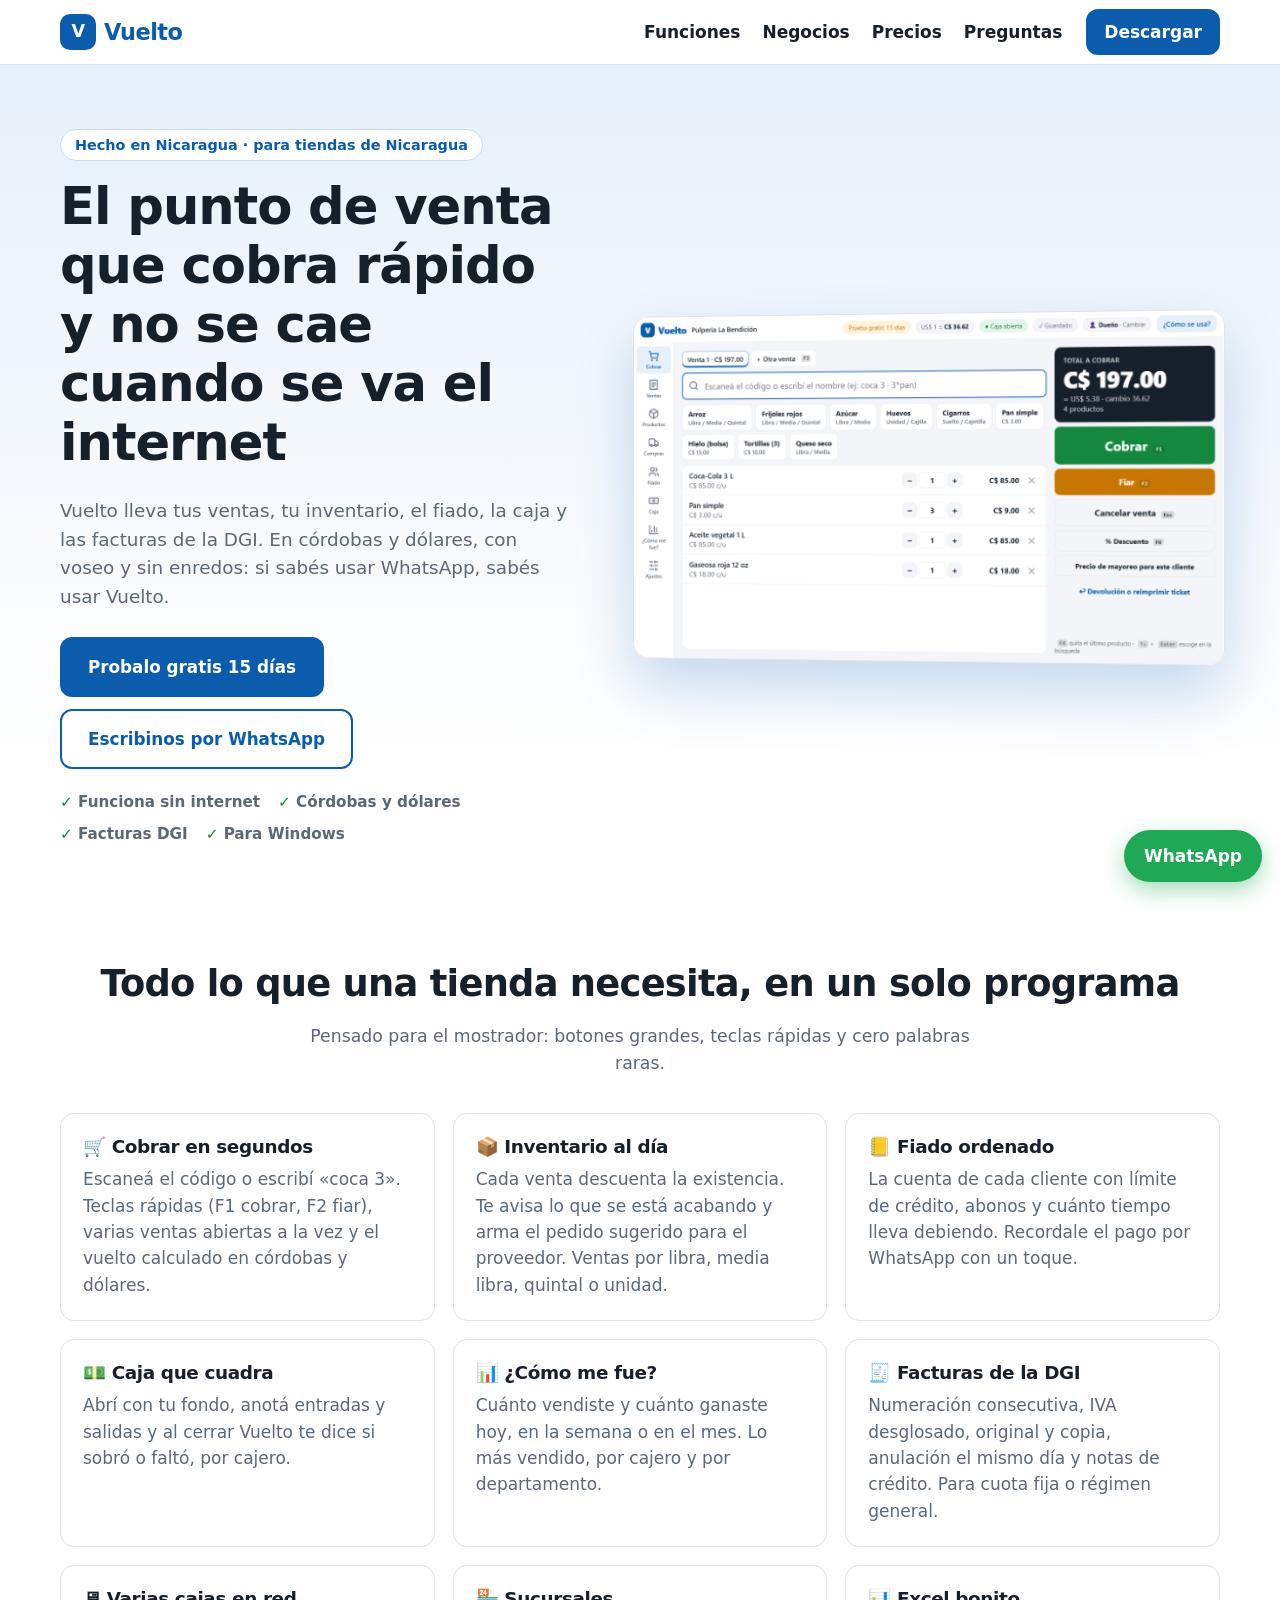
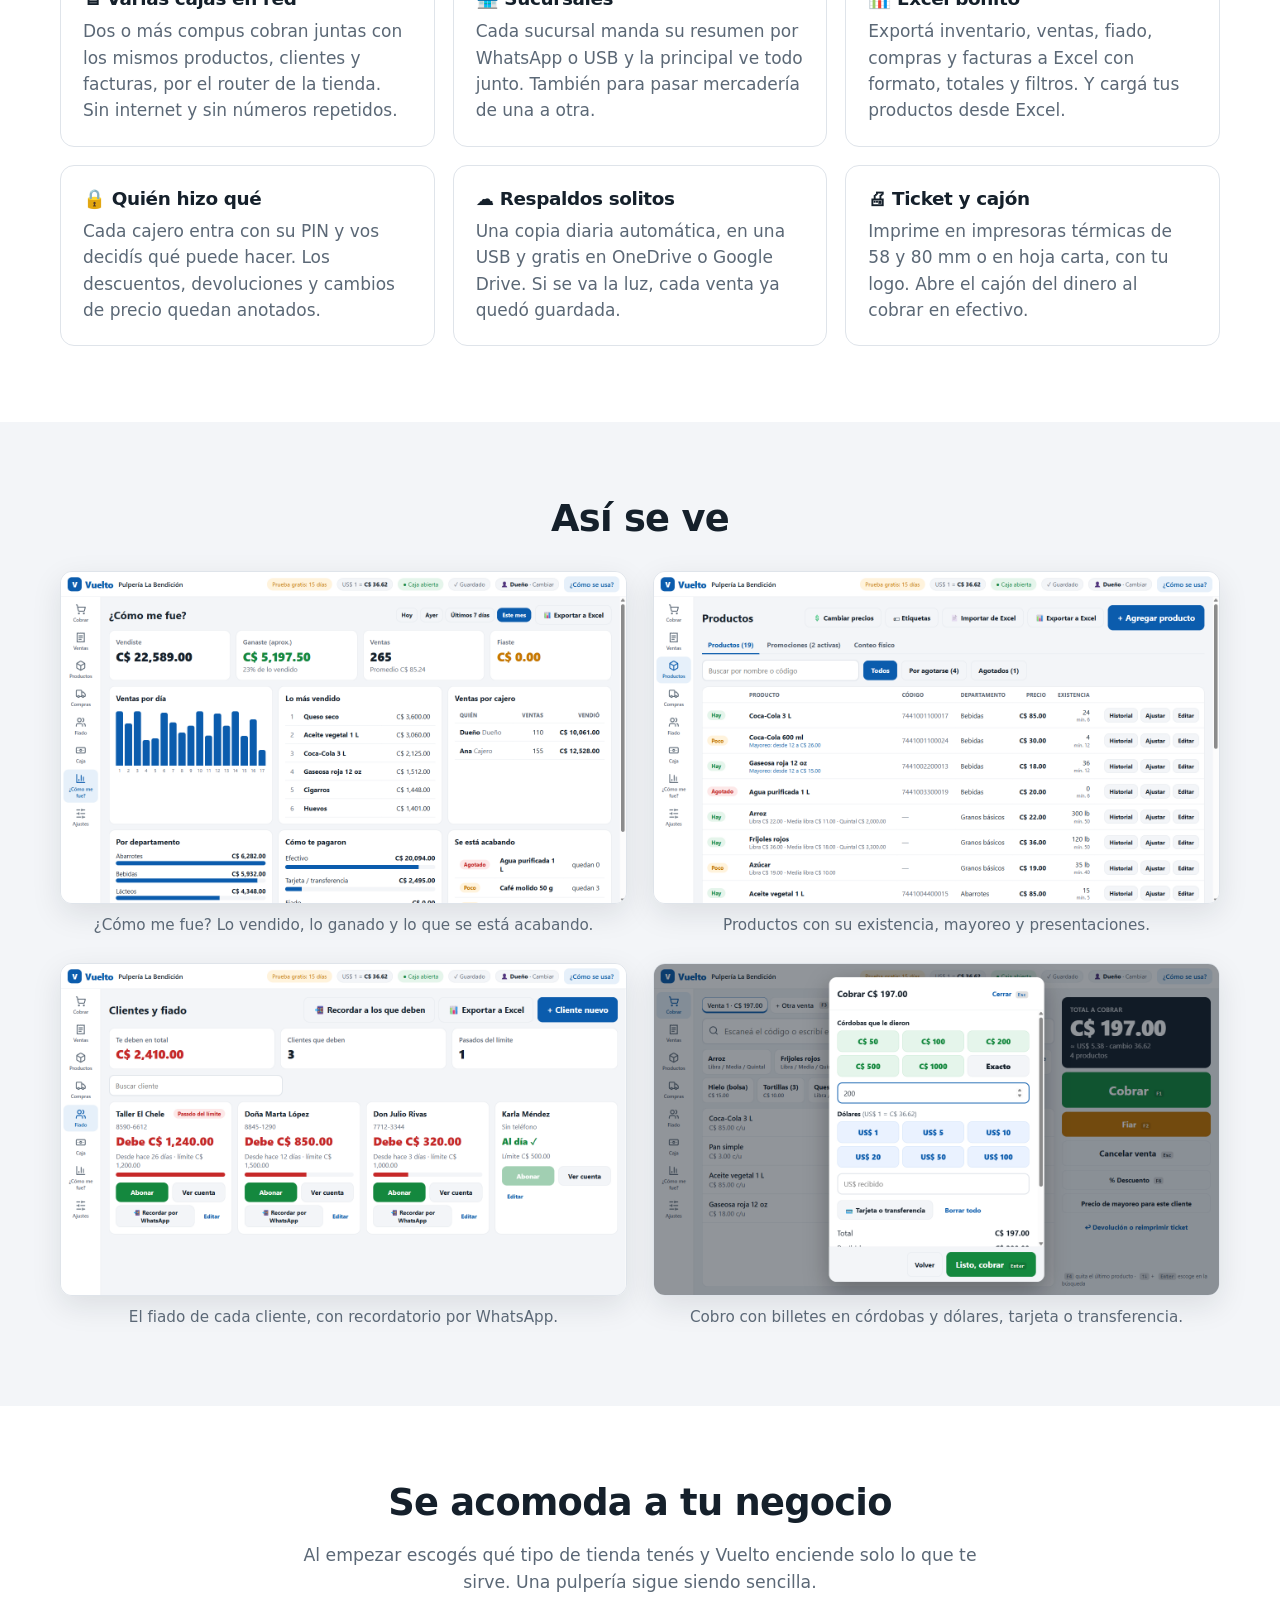
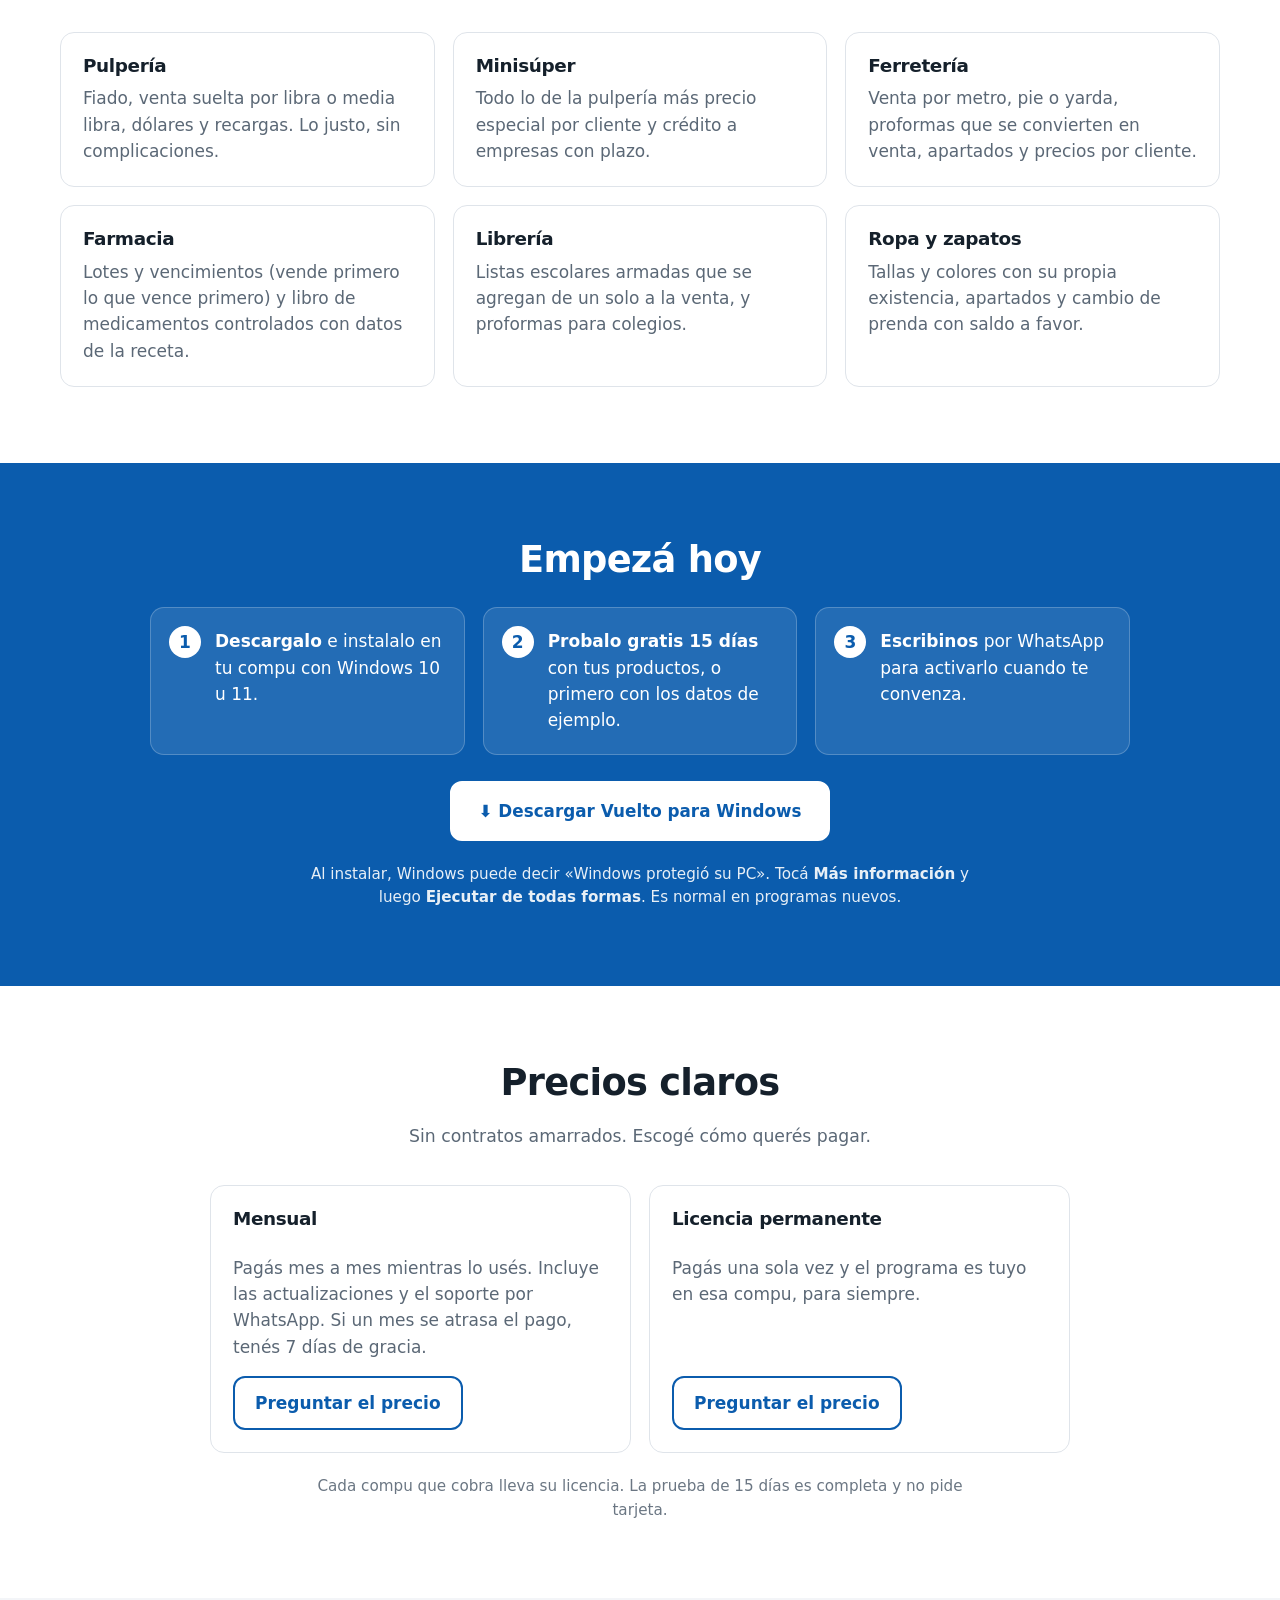
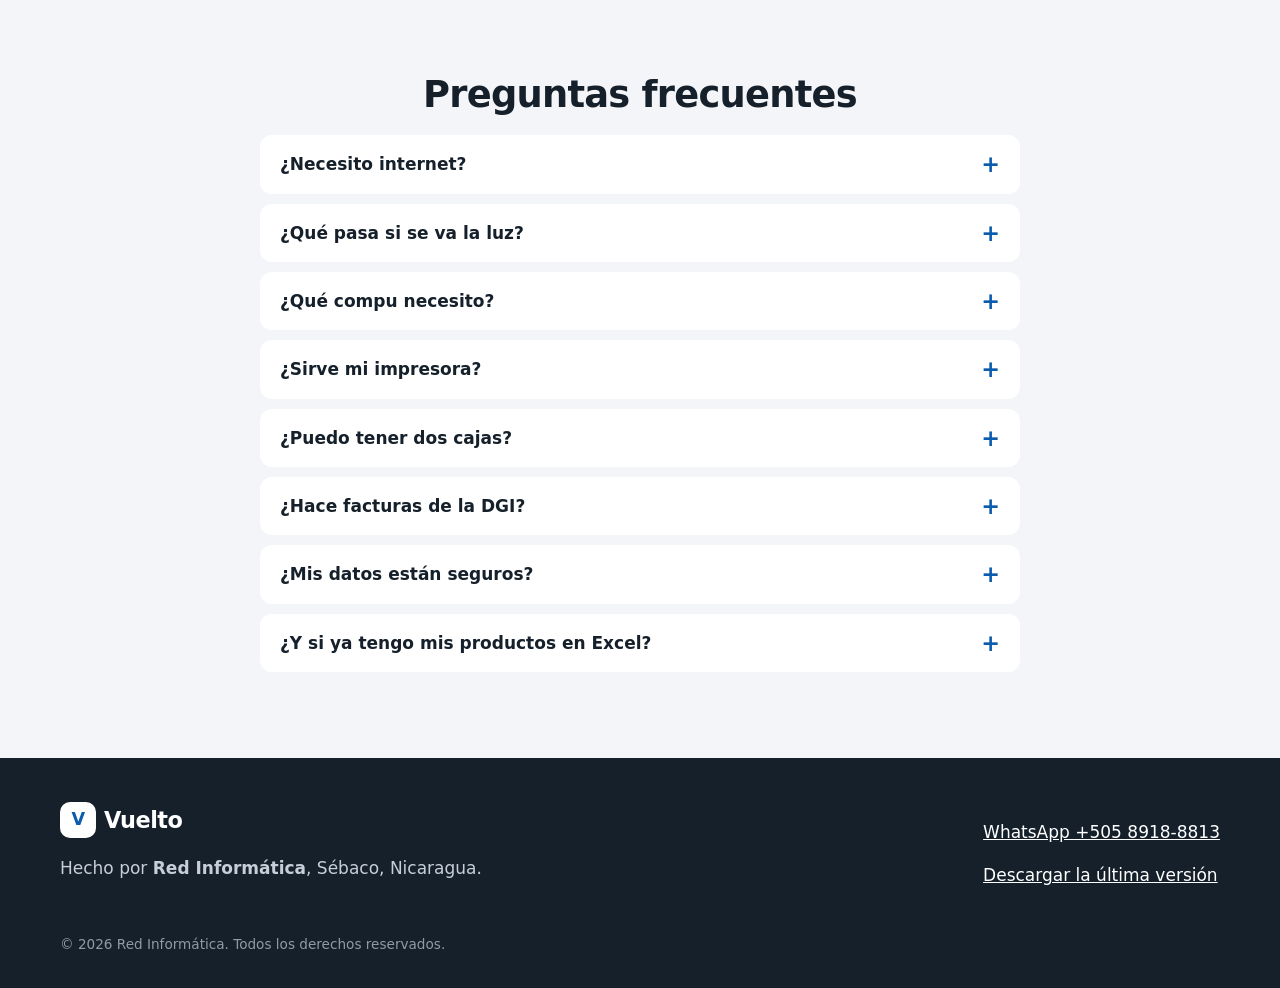
==== index.html @ a4362b32 "Página de Vuelto" ====
<!doctype html>
<html lang="es-NI">
<head>
<meta charset="utf-8">
<meta name="viewport" content="width=device-width, initial-scale=1">
<title>Vuelto · Punto de venta para tiendas de Nicaragua</title>
<meta name="description" content="Vuelto es el programa para cobrar, llevar el inventario, el fiado y las facturas DGI en pulperías, ferreterías, farmacias, tiendas de ropa, librerías y minisúpers de Nicaragua. Funciona sin internet. Probalo gratis 15 días.">
<meta name="theme-color" content="#0b5cad">
<meta property="og:type" content="website">
<meta property="og:title" content="Vuelto · Punto de venta para tiendas de Nicaragua">
<meta property="og:description" content="Cobrá rápido, controlá tu inventario, el fiado y las facturas DGI. Funciona sin internet. Probalo gratis 15 días.">
<meta property="og:image" content="img/cobrar.png">
<meta property="og:locale" content="es_NI">
<link rel="icon" type="image/png" href="img/icono.png">
<link rel="stylesheet" href="estilos.css">
</head>
<body>
<a class="saltar" href="#contenido">Ir al contenido</a>

<header class="barra">
  <div class="contenedor barra-in">
    <a class="marca" href="#" aria-label="Vuelto, inicio"><span>V</span>Vuelto</a>
    <nav class="menu" aria-label="Secciones">
      <a href="#funciones">Funciones</a>
      <a href="#negocios">Negocios</a>
      <a href="#precios">Precios</a>
      <a href="#preguntas">Preguntas</a>
    </nav>
    <a class="boton boton-chico" href="#descargar">Descargar</a>
  </div>
</header>

<main id="contenido">
  <section class="portada">
    <div class="contenedor portada-in">
      <div>
        <p class="etiqueta">Hecho en Nicaragua · para tiendas de Nicaragua</p>
        <h1>El punto de venta que cobra rápido y no se cae cuando se va el internet</h1>
        <p class="bajada">Vuelto lleva tus ventas, tu inventario, el fiado, la caja y las facturas de la DGI. En córdobas y dólares, con voseo y sin enredos: si sabés usar WhatsApp, sabés usar Vuelto.</p>
        <div class="acciones">
          <a class="boton boton-grande" href="#descargar">Probalo gratis 15 días</a>
          <a class="boton boton-claro boton-grande" href="https://wa.me/50589188813?text=Hola%2C%20quiero%20informaci%C3%B3n%20de%20Vuelto" rel="noopener" target="_blank">Escribinos por WhatsApp</a>
        </div>
        <ul class="sellos" aria-label="Lo principal">
          <li>Funciona sin internet</li>
          <li>Córdobas y dólares</li>
          <li>Facturas DGI</li>
          <li>Para Windows</li>
        </ul>
      </div>
      <figure class="pantalla">
        <img src="img/cobrar.png" width="1366" height="800" alt="Pantalla Cobrar de Vuelto: la lista de productos de la venta y el total a cobrar en córdobas y dólares">
      </figure>
    </div>
  </section>

  <section id="funciones" class="seccion">
    <div class="contenedor">
      <h2>Todo lo que una tienda necesita, en un solo programa</h2>
      <p class="intro">Pensado para el mostrador: botones grandes, teclas rápidas y cero palabras raras.</p>
      <div class="rejilla">
        <article class="tarjeta"><h3>🛒 Cobrar en segundos</h3><p>Escaneá el código o escribí «coca 3». Teclas rápidas (F1 cobrar, F2 fiar), varias ventas abiertas a la vez y el vuelto calculado en córdobas y dólares.</p></article>
        <article class="tarjeta"><h3>📦 Inventario al día</h3><p>Cada venta descuenta la existencia. Te avisa lo que se está acabando y arma el pedido sugerido para el proveedor. Ventas por libra, media libra, quintal o unidad.</p></article>
        <article class="tarjeta"><h3>📒 Fiado ordenado</h3><p>La cuenta de cada cliente con límite de crédito, abonos y cuánto tiempo lleva debiendo. Recordale el pago por WhatsApp con un toque.</p></article>
        <article class="tarjeta"><h3>💵 Caja que cuadra</h3><p>Abrí con tu fondo, anotá entradas y salidas y al cerrar Vuelto te dice si sobró o faltó, por cajero.</p></article>
        <article class="tarjeta"><h3>📊 ¿Cómo me fue?</h3><p>Cuánto vendiste y cuánto ganaste hoy, en la semana o en el mes. Lo más vendido, por cajero y por departamento.</p></article>
        <article class="tarjeta"><h3>🧾 Facturas de la DGI</h3><p>Numeración consecutiva, IVA desglosado, original y copia, anulación el mismo día y notas de crédito. Para cuota fija o régimen general.</p></article>
        <article class="tarjeta"><h3>🖥 Varias cajas en red</h3><p>Dos o más compus cobran juntas con los mismos productos, clientes y facturas, por el router de la tienda. Sin internet y sin números repetidos.</p></article>
        <article class="tarjeta"><h3>🏪 Sucursales</h3><p>Cada sucursal manda su resumen por WhatsApp o USB y la principal ve todo junto. También para pasar mercadería de una a otra.</p></article>
        <article class="tarjeta"><h3>📊 Excel bonito</h3><p>Exportá inventario, ventas, fiado, compras y facturas a Excel con formato, totales y filtros. Y cargá tus productos desde Excel.</p></article>
        <article class="tarjeta"><h3>🔒 Quién hizo qué</h3><p>Cada cajero entra con su PIN y vos decidís qué puede hacer. Los descuentos, devoluciones y cambios de precio quedan anotados.</p></article>
        <article class="tarjeta"><h3>☁ Respaldos solitos</h3><p>Una copia diaria automática, en una USB y gratis en OneDrive o Google Drive. Si se va la luz, cada venta ya quedó guardada.</p></article>
        <article class="tarjeta"><h3>🖨 Ticket y cajón</h3><p>Imprime en impresoras térmicas de 58 y 80 mm o en hoja carta, con tu logo. Abre el cajón del dinero al cobrar en efectivo.</p></article>
      </div>
    </div>
  </section>

  <section class="seccion seccion-gris" aria-labelledby="vista">
    <div class="contenedor">
      <h2 id="vista">Así se ve</h2>
      <div class="galeria">
        <figure><img src="img/reporte.png" width="1366" height="800" loading="lazy" alt="Pantalla ¿Cómo me fue?: lo vendido y lo ganado en el mes, ventas por día, lo más vendido y ventas por cajero"><figcaption>¿Cómo me fue? Lo vendido, lo ganado y lo que se está acabando.</figcaption></figure>
        <figure><img src="img/productos.png" width="1366" height="800" loading="lazy" alt="Pantalla Productos: lista con precio, existencia y estado de cada producto"><figcaption>Productos con su existencia, mayoreo y presentaciones.</figcaption></figure>
        <figure><img src="img/fiado.png" width="1366" height="800" loading="lazy" alt="Pantalla Fiado: cuánto debe cada cliente, su límite y botones para abonar o recordar por WhatsApp"><figcaption>El fiado de cada cliente, con recordatorio por WhatsApp.</figcaption></figure>
        <figure><img src="img/cobro.png" width="1366" height="800" loading="lazy" alt="Ventana de cobro con botones de billetes en córdobas y en dólares"><figcaption>Cobro con billetes en córdobas y dólares, tarjeta o transferencia.</figcaption></figure>
      </div>
    </div>
  </section>

  <section id="negocios" class="seccion">
    <div class="contenedor">
      <h2>Se acomoda a tu negocio</h2>
      <p class="intro">Al empezar escogés qué tipo de tienda tenés y Vuelto enciende solo lo que te sirve. Una pulpería sigue siendo sencilla.</p>
      <div class="rejilla rejilla-3">
        <article class="tarjeta"><h3>Pulpería</h3><p>Fiado, venta suelta por libra o media libra, dólares y recargas. Lo justo, sin complicaciones.</p></article>
        <article class="tarjeta"><h3>Minisúper</h3><p>Todo lo de la pulpería más precio especial por cliente y crédito a empresas con plazo.</p></article>
        <article class="tarjeta"><h3>Ferretería</h3><p>Venta por metro, pie o yarda, proformas que se convierten en venta, apartados y precios por cliente.</p></article>
        <article class="tarjeta"><h3>Farmacia</h3><p>Lotes y vencimientos (vende primero lo que vence primero) y libro de medicamentos controlados con datos de la receta.</p></article>
        <article class="tarjeta"><h3>Librería</h3><p>Listas escolares armadas que se agregan de un solo a la venta, y proformas para colegios.</p></article>
        <article class="tarjeta"><h3>Ropa y zapatos</h3><p>Tallas y colores con su propia existencia, apartados y cambio de prenda con saldo a favor.</p></article>
      </div>
    </div>
  </section>

  <section id="descargar" class="seccion seccion-azul">
    <div class="contenedor descargar">
      <h2>Empezá hoy</h2>
      <ol class="pasos">
        <li><b>Descargalo</b> e instalalo en tu compu con Windows 10 u 11.</li>
        <li><b>Probalo gratis 15 días</b> con tus productos, o primero con los datos de ejemplo.</li>
        <li><b>Escribinos</b> por WhatsApp para activarlo cuando te convenza.</li>
      </ol>
      <div class="acciones acciones-centro">
        <a class="boton boton-blanco boton-grande" href="https://github.com/hanzelcruz70-cyber/vuelto-releases/releases/latest">⬇ Descargar Vuelto para Windows</a>
      </div>
      <p class="nota">Al instalar, Windows puede decir «Windows protegió su PC». Tocá <b>Más información</b> y luego <b>Ejecutar de todas formas</b>. Es normal en programas nuevos.</p>
    </div>
  </section>

  <section id="precios" class="seccion">
    <div class="contenedor">
      <h2>Precios claros</h2>
      <p class="intro">Sin contratos amarrados. Escogé cómo querés pagar.</p>
      <div class="rejilla rejilla-2 precios">
        <article class="tarjeta plan"><h3>Mensual</h3><p>Pagás mes a mes mientras lo usés. Incluye las actualizaciones y el soporte por WhatsApp. Si un mes se atrasa el pago, tenés 7 días de gracia.</p><a class="boton boton-claro" href="https://wa.me/50589188813?text=Hola%2C%20quiero%20el%20precio%20mensual%20de%20Vuelto" rel="noopener" target="_blank">Preguntar el precio</a></article>
        <article class="tarjeta plan"><h3>Licencia permanente</h3><p>Pagás una sola vez y el programa es tuyo en esa compu, para siempre.</p><a class="boton boton-claro" href="https://wa.me/50589188813?text=Hola%2C%20quiero%20el%20precio%20de%20la%20licencia%20permanente%20de%20Vuelto" rel="noopener" target="_blank">Preguntar el precio</a></article>
      </div>
      <p class="nota nota-centro">Cada compu que cobra lleva su licencia. La prueba de 15 días es completa y no pide tarjeta.</p>
    </div>
  </section>

  <section id="preguntas" class="seccion seccion-gris">
    <div class="contenedor angosto">
      <h2>Preguntas frecuentes</h2>
      <details><summary>¿Necesito internet?</summary><p>No. Vuelto trabaja en tu compu y guarda todo ahí. El internet solo se usa para mandar mensajes por WhatsApp, buscar actualizaciones y, si querés, subir el respaldo a OneDrive o Google Drive.</p></details>
      <details><summary>¿Qué pasa si se va la luz?</summary><p>Cada venta se guarda en el momento en que la cobrás. Cuando vuelve la luz, todo está como lo dejaste.</p></details>
      <details><summary>¿Qué compu necesito?</summary><p>Una compu con Windows 10 u 11. No hace falta que sea nueva. Para cobrar más rápido podés usar un lector de código de barras USB, que funciona sin configurar nada.</p></details>
      <details><summary>¿Sirve mi impresora?</summary><p>Funciona con impresoras térmicas de tickets de 58 u 80 mm instaladas en Windows, y con impresoras normales para hojas carta. El cajón del dinero se abre si está conectado a la impresora térmica.</p></details>
      <details><summary>¿Puedo tener dos cajas?</summary><p>Sí. Una compu es la principal y las otras se conectan por el router o el WiFi de la tienda, sin internet. Comparten productos, clientes y facturas, y cada caja cuadra su propio dinero.</p></details>
      <details><summary>¿Hace facturas de la DGI?</summary><p>Sí, con numeración consecutiva, IVA desglosado, original y copia, y notas de crédito. Para usarlas necesitás tu número de autorización de la DGI.</p></details>
      <details><summary>¿Mis datos están seguros?</summary><p>Tus datos se quedan en tu compu, no en un servidor ajeno. Cada persona entra con su PIN y Vuelto hace un respaldo diario automático.</p></details>
      <details><summary>¿Y si ya tengo mis productos en Excel?</summary><p>Los cargás de un solo: Productos › Importar de Excel. Sirve el archivo .xlsx tal cual.</p></details>
    </div>
  </section>
</main>

<footer class="pie">
  <div class="contenedor pie-in">
    <div>
      <a class="marca marca-blanca" href="#"><span>V</span>Vuelto</a>
      <p>Hecho por <b>Red Informática</b>, Sébaco, Nicaragua.</p>
    </div>
    <div>
      <p><a href="https://wa.me/50589188813" rel="noopener" target="_blank">WhatsApp +505 8918-8813</a></p>
      <p><a href="https://github.com/hanzelcruz70-cyber/vuelto-releases/releases/latest">Descargar la última versión</a></p>
    </div>
  </div>
  <p class="contenedor derechos">© 2026 Red Informática. Todos los derechos reservados.</p>
</footer>

<a class="flotante" href="https://wa.me/50589188813?text=Hola%2C%20quiero%20informaci%C3%B3n%20de%20Vuelto" rel="noopener" target="_blank" aria-label="Escribinos por WhatsApp">WhatsApp</a>
</body>
</html>
---- estilos.css ----
/* Página de Vuelto: mismos colores que el programa. */
:root {
  --fondo: #ffffff; --gris: #f3f5f8; --tinta: #15202b; --suave: #5b6876; --linea: #dfe4ea;
  --azul: #0b5cad; --azul-oscuro: #084785; --azul-suave: #e6f0fa;
  --verde: #14883e; --wa: #1fa855;
  --radio: 14px; --sombra: 0 10px 30px rgba(21, 32, 43, .10);
}
* { box-sizing: border-box; }
html { scroll-behavior: smooth; }
body { margin: 0; background: var(--fondo); color: var(--tinta); font: 17px/1.55 system-ui, -apple-system, "Segoe UI", Roboto, sans-serif; }
img { max-width: 100%; height: auto; display: block; }
a { color: var(--azul); }
h1, h2, h3 { line-height: 1.15; letter-spacing: -.02em; margin: 0 0 .5em; }
h1 { font-size: clamp(2rem, 4.6vw, 3.2rem); }
h2 { font-size: clamp(1.6rem, 3.4vw, 2.3rem); text-align: center; }
h3 { font-size: 1.15rem; }
.contenedor { width: min(1160px, 100% - 32px); margin-inline: auto; }
.angosto { width: min(760px, 100% - 32px); }
.saltar { position: absolute; left: -999px; top: 8px; background: var(--azul); color: #fff; padding: 8px 14px; border-radius: 8px; z-index: 10; }
.saltar:focus { left: 8px; }
:focus-visible { outline: 3px solid #f2a900; outline-offset: 2px; }

/* barra de arriba */
.barra { position: sticky; top: 0; z-index: 5; background: rgba(255, 255, 255, .92); backdrop-filter: blur(8px); border-bottom: 1px solid var(--linea); }
.barra-in { display: flex; align-items: center; gap: 24px; height: 64px; }
.marca { display: flex; align-items: center; gap: 8px; font-weight: 800; font-size: 1.4rem; color: var(--azul); text-decoration: none; letter-spacing: -.5px; }
.marca span { display: grid; place-items: center; width: 36px; height: 36px; border-radius: 10px; background: var(--azul); color: #fff; font-size: 1.1rem; }
.marca-blanca { color: #fff; }
.marca-blanca span { background: #fff; color: var(--azul); }
.menu { display: flex; gap: 22px; margin-left: auto; }
.menu a { color: var(--tinta); text-decoration: none; font-weight: 600; }
.menu a:hover { color: var(--azul); }

/* botones */
.boton { display: inline-flex; align-items: center; justify-content: center; gap: 8px; background: var(--azul); color: #fff; font-weight: 700; text-decoration: none; border-radius: 12px; padding: 12px 20px; border: 2px solid var(--azul); transition: transform .12s, background .12s; }
.boton:hover { background: var(--azul-oscuro); border-color: var(--azul-oscuro); transform: translateY(-1px); }
.boton-chico { padding: 8px 16px; }
.boton-grande { padding: 15px 26px; font-size: 1.05rem; }
.boton-claro { background: #fff; color: var(--azul); }
.boton-claro:hover { background: var(--azul-suave); color: var(--azul-oscuro); }
.boton-blanco { background: #fff; color: var(--azul); border-color: #fff; }
.boton-blanco:hover { background: var(--azul-suave); border-color: var(--azul-suave); color: var(--azul-oscuro); }
.acciones { display: flex; flex-wrap: wrap; gap: 12px; margin: 26px 0 22px; }
.acciones-centro { justify-content: center; }

/* portada */
.portada { background: linear-gradient(180deg, var(--azul-suave), #fff 85%); padding: 64px 0 40px; overflow: hidden; }
.portada-in { display: grid; grid-template-columns: 1fr 1.15fr; gap: 48px; align-items: center; }
.etiqueta { display: inline-block; background: #fff; color: var(--azul); border: 1px solid #c9dcf1; border-radius: 999px; padding: 4px 14px; font-weight: 700; font-size: .9rem; margin: 0 0 16px; }
.bajada { font-size: 1.15rem; color: var(--suave); max-width: 34em; }
.sellos { list-style: none; padding: 0; margin: 0; display: flex; flex-wrap: wrap; gap: 8px 18px; color: var(--suave); font-weight: 600; font-size: .95rem; }
.sellos li::before { content: "✓ "; color: var(--verde); font-weight: 800; }
.pantalla { margin: 0; border-radius: 16px; overflow: hidden; box-shadow: 0 30px 60px rgba(11, 92, 173, .22); border: 1px solid var(--linea); transform: perspective(1400px) rotateY(-6deg); }

/* secciones */
.seccion { padding: 76px 0; }
.seccion-gris { background: var(--gris); }
.seccion-azul { background: var(--azul); color: #fff; }
.intro { text-align: center; color: var(--suave); max-width: 40em; margin: 0 auto 36px; font-size: 1.08rem; }
.rejilla { display: grid; grid-template-columns: repeat(3, 1fr); gap: 18px; }
.rejilla-2 { grid-template-columns: repeat(2, 1fr); max-width: 860px; margin-inline: auto; }
.tarjeta { background: #fff; border: 1px solid var(--linea); border-radius: var(--radio); padding: 22px; }
.tarjeta p { margin: 0; color: var(--suave); }
.seccion-gris .tarjeta { border-color: transparent; }

/* galería */
.galeria { display: grid; grid-template-columns: repeat(2, 1fr); gap: 26px; margin-top: 30px; }
.galeria figure { margin: 0; }
.galeria img { border-radius: 12px; box-shadow: var(--sombra); border: 1px solid var(--linea); }
.galeria figcaption { color: var(--suave); margin-top: 10px; font-size: .95rem; text-align: center; }

/* descargar */
.descargar { text-align: center; }
.pasos { list-style: none; counter-reset: paso; padding: 0; margin: 26px auto 8px; display: grid; grid-template-columns: repeat(3, 1fr); gap: 18px; max-width: 980px; text-align: left; }
.pasos li { counter-increment: paso; background: rgba(255, 255, 255, .1); border: 1px solid rgba(255, 255, 255, .22); border-radius: var(--radio); padding: 20px 20px 20px 64px; position: relative; }
.pasos li::before { content: counter(paso); position: absolute; left: 18px; top: 18px; width: 32px; height: 32px; border-radius: 50%; background: #fff; color: var(--azul); font-weight: 800; display: grid; place-items: center; }
.nota { font-size: .95rem; opacity: .9; max-width: 44em; margin: 0 auto; }
.nota-centro { text-align: center; color: var(--suave); margin-top: 22px; }

/* precios */
.plan { display: flex; flex-direction: column; gap: 16px; }
.plan p { flex: 1; }
.plan .boton { align-self: flex-start; }

/* preguntas */
details { background: #fff; border-radius: 12px; margin-bottom: 10px; padding: 0 20px; }
summary { cursor: pointer; font-weight: 700; padding: 16px 0; list-style: none; position: relative; padding-right: 28px; }
summary::-webkit-details-marker { display: none; }
summary::after { content: "+"; position: absolute; right: 0; top: 12px; font-size: 1.4rem; color: var(--azul); }
details[open] summary::after { content: "−"; }
details p { margin: 0 0 16px; color: var(--suave); }

/* pie */
.pie { background: var(--tinta); color: #c6ced8; padding: 44px 0 20px; }
.pie a { color: #fff; }
.pie-in { display: flex; flex-wrap: wrap; justify-content: space-between; gap: 24px; }
.derechos { font-size: .85rem; opacity: .7; margin-top: 28px; }

/* botón flotante de WhatsApp */
.flotante { position: fixed; right: 18px; bottom: 18px; z-index: 6; background: var(--wa); color: #fff; font-weight: 800; text-decoration: none; padding: 13px 20px; border-radius: 999px; box-shadow: 0 8px 22px rgba(31, 168, 85, .4); }
.flotante:hover { background: #188a45; }

/* celulares y tablets */
@media (max-width: 900px) {
  .portada-in { grid-template-columns: 1fr; }
  .pantalla { transform: none; }
  .rejilla, .rejilla-2, .galeria, .pasos { grid-template-columns: 1fr; }
  .menu { display: none; }
  .barra-in .boton { margin-left: auto; }
  .portada { padding-top: 40px; }
  .seccion { padding: 56px 0; }
}
@media (min-width: 901px) and (max-width: 1080px) { .rejilla { grid-template-columns: repeat(2, 1fr); } }
@media (prefers-reduced-motion: reduce) { html { scroll-behavior: auto; } .boton { transition: none; } }
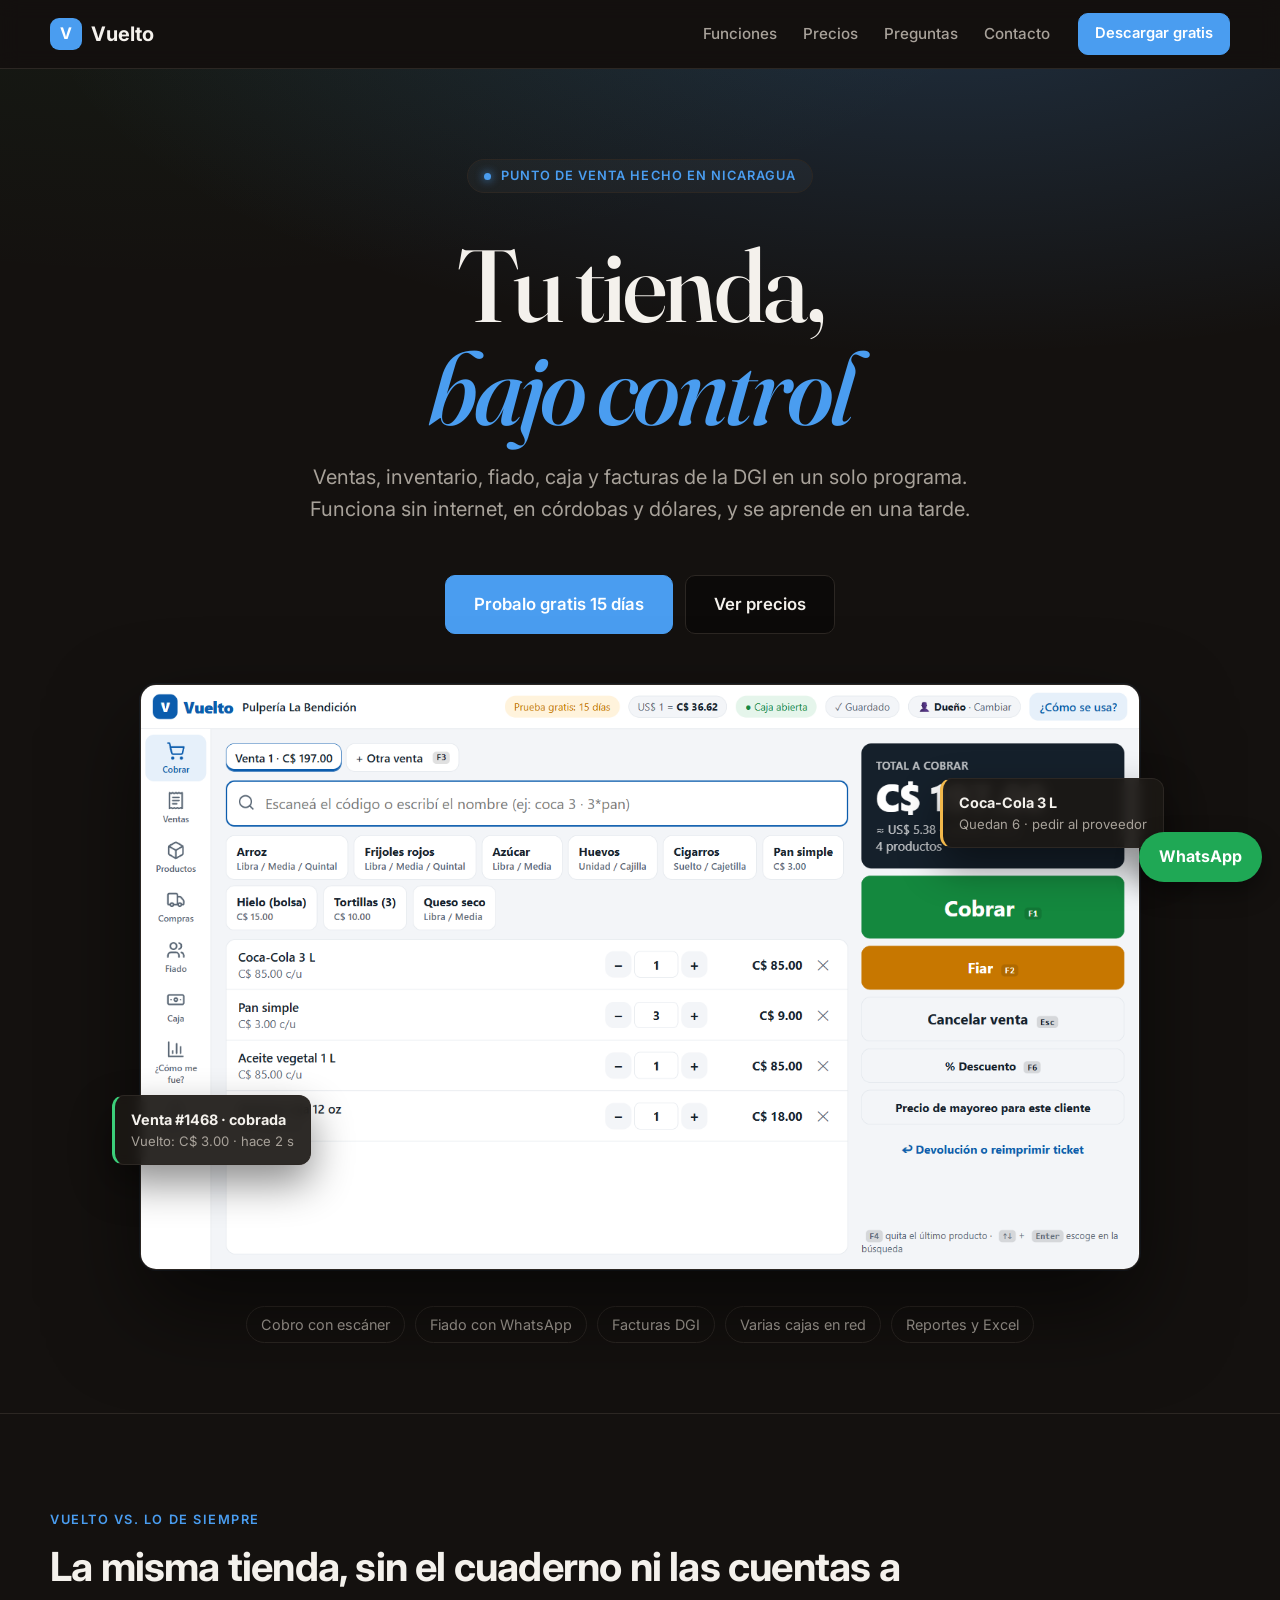
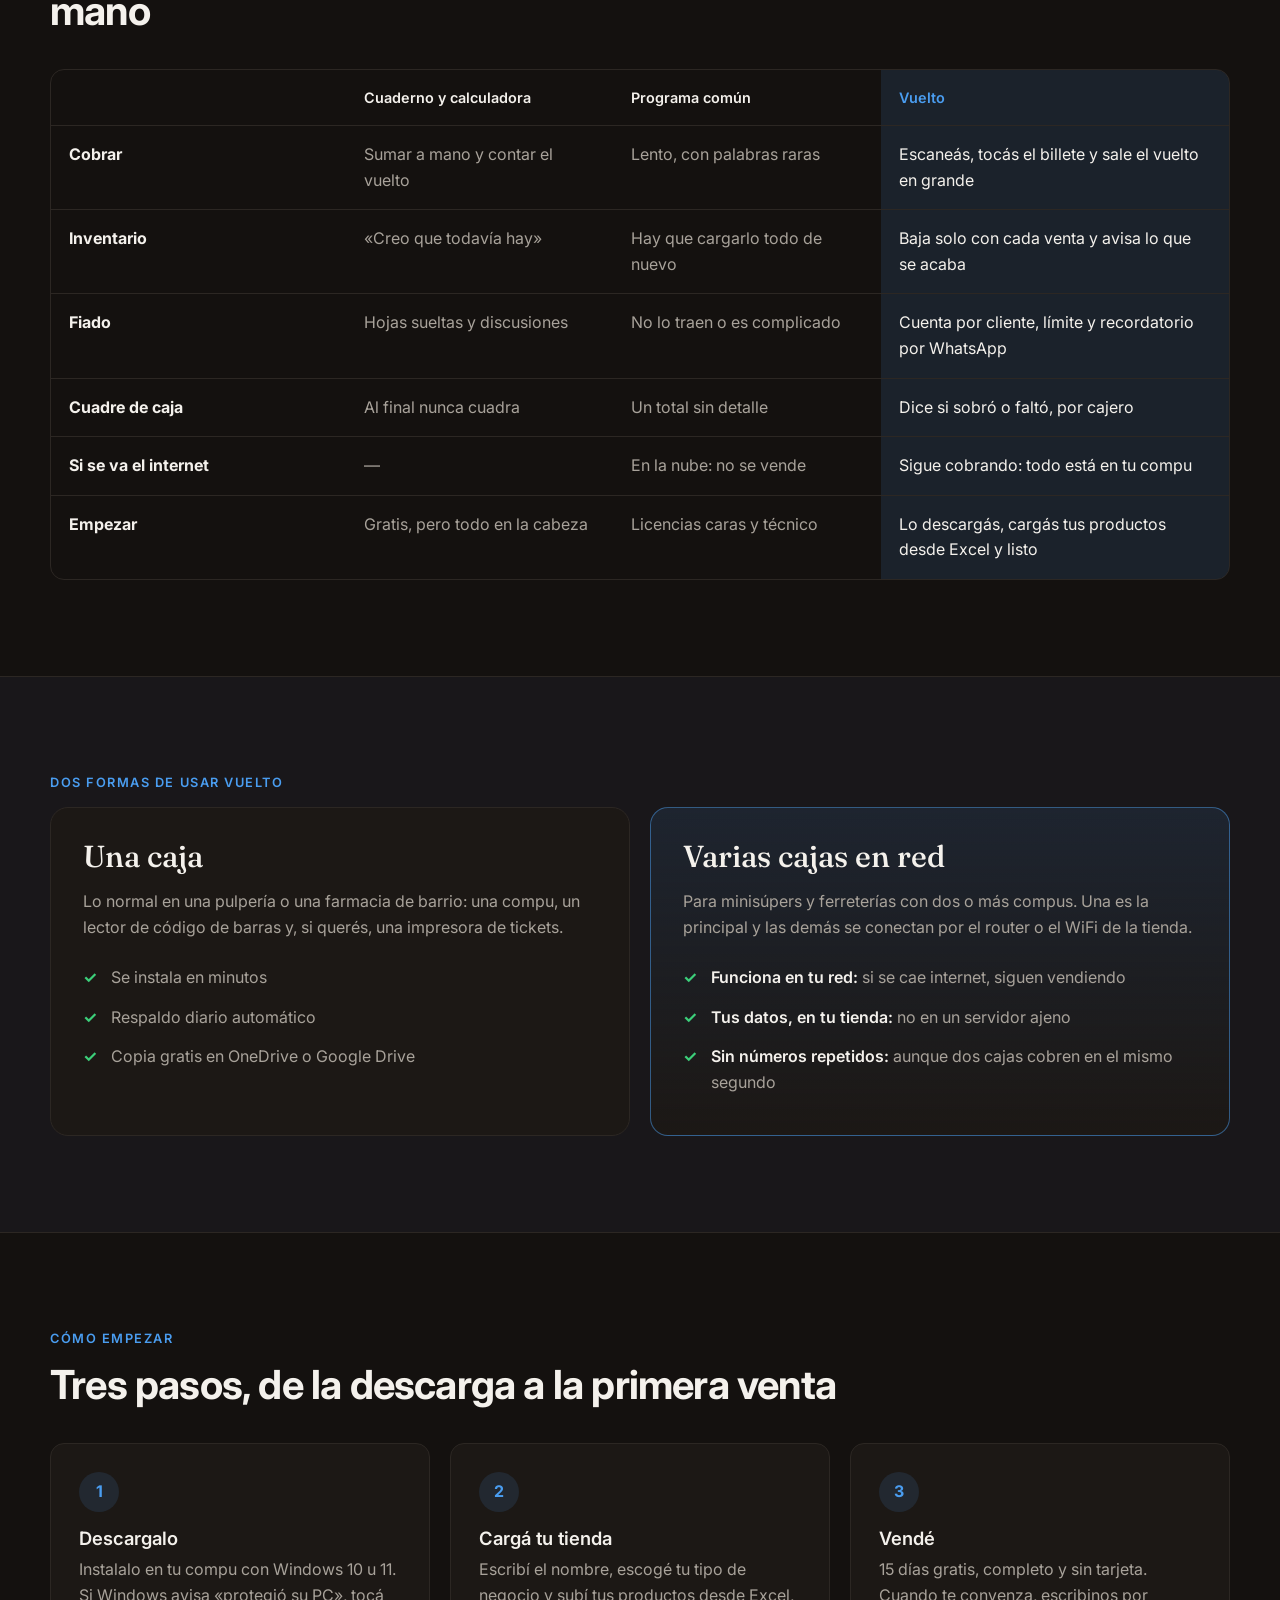
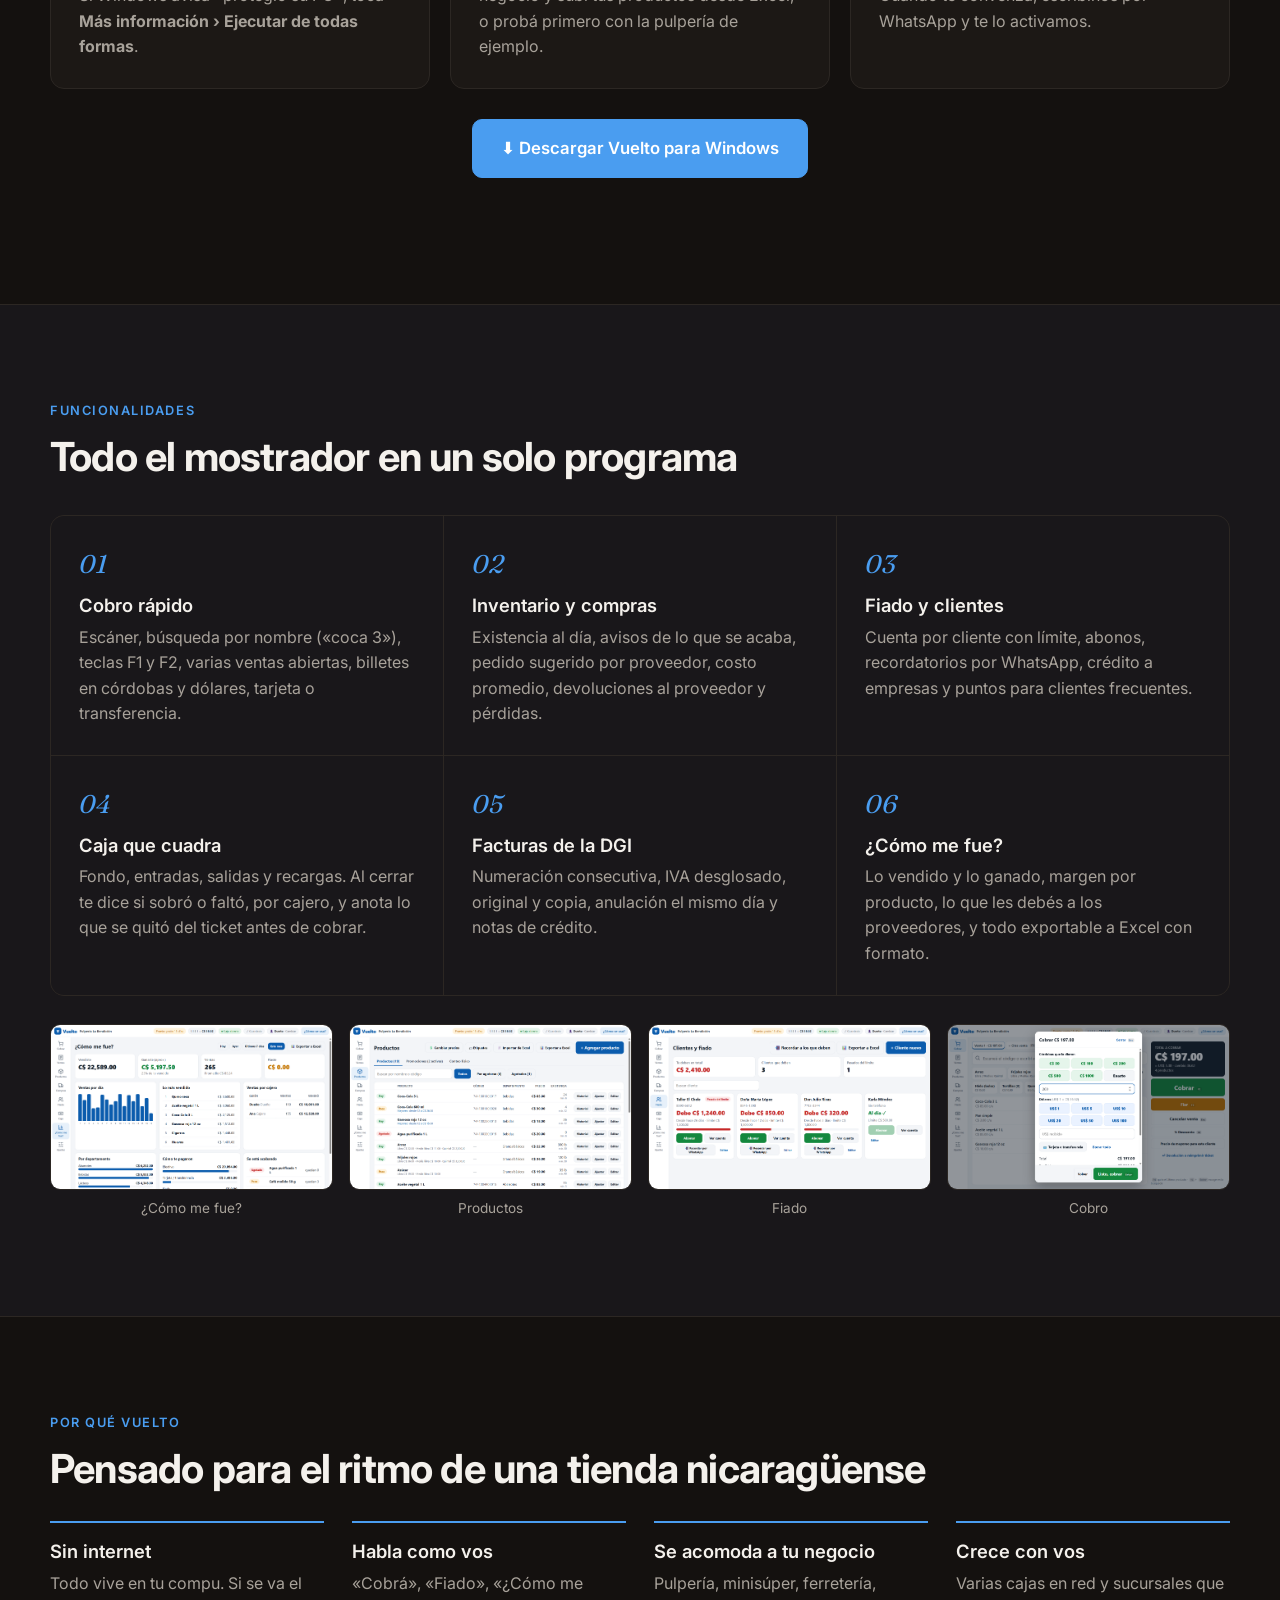
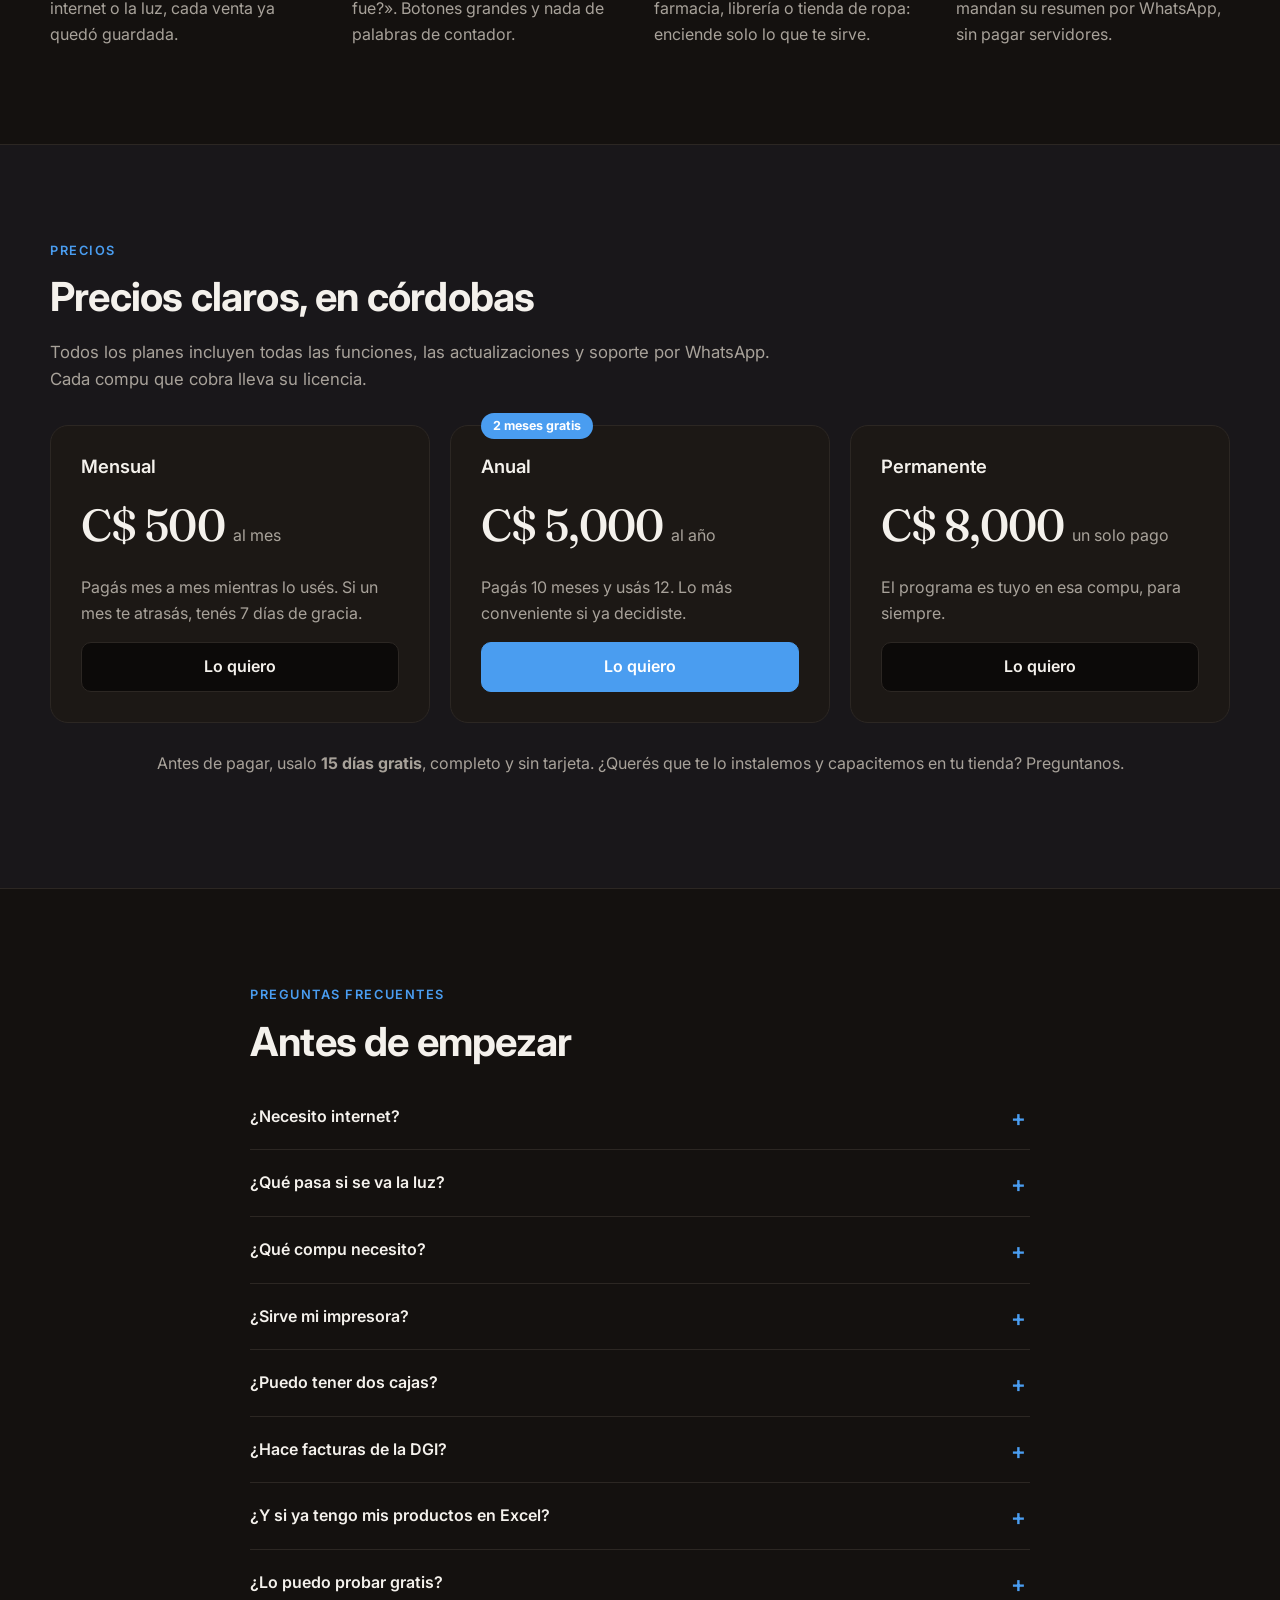
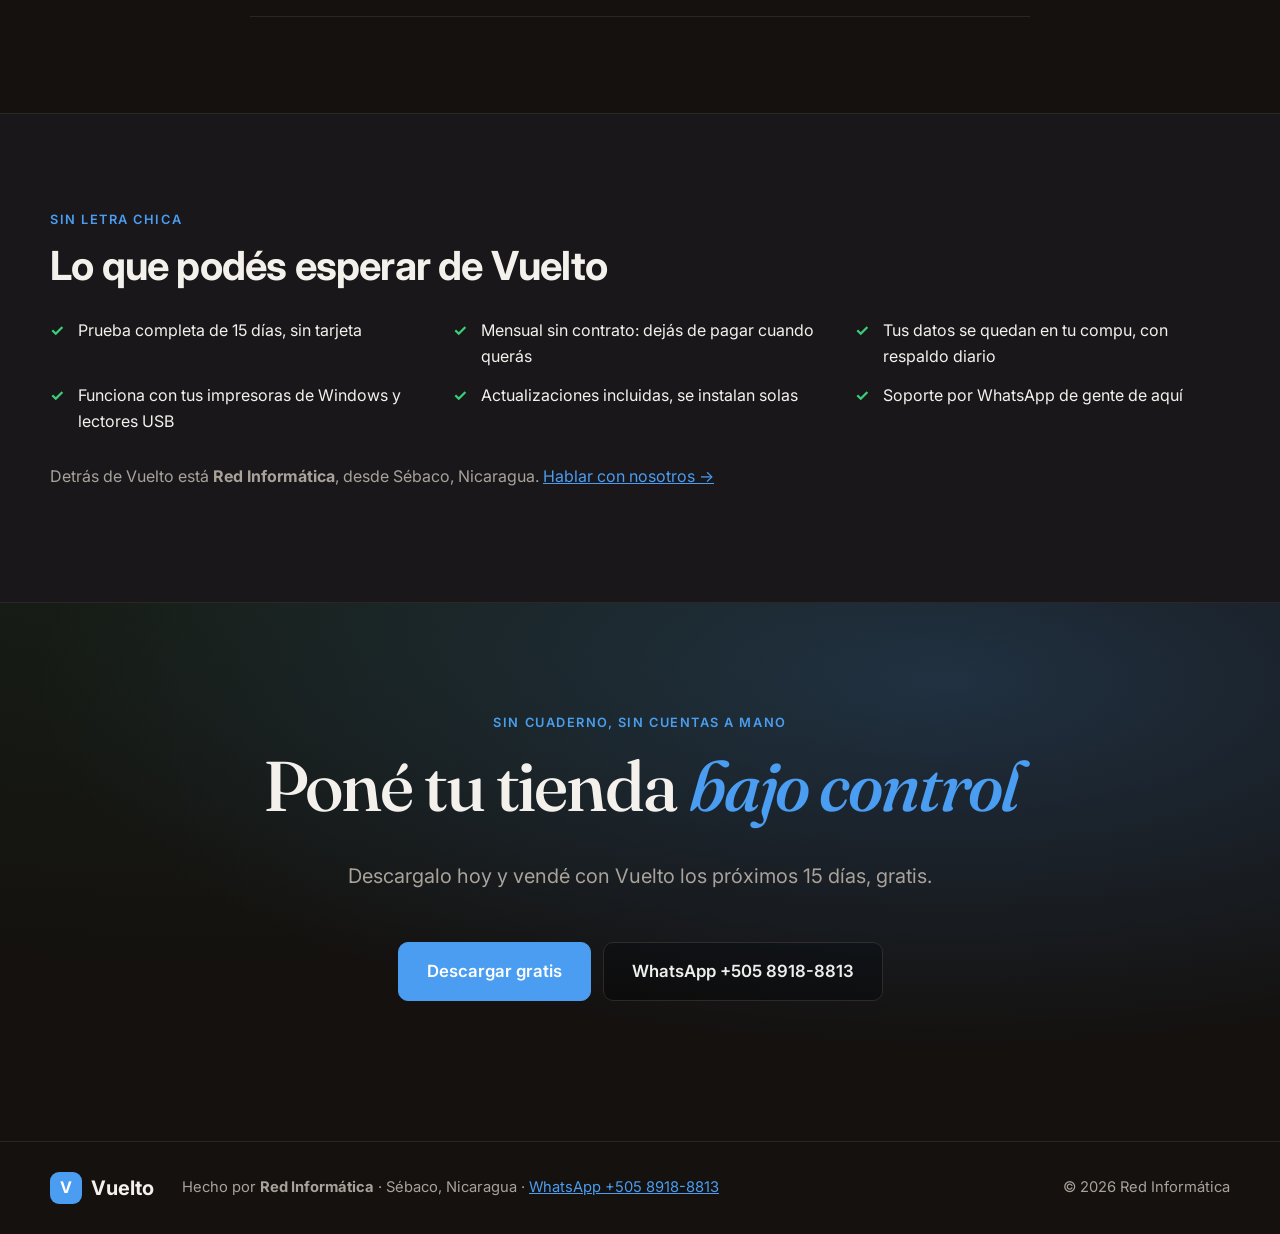
==== commit 8e44cdf5: "Página nueva: diseño oscuro, comparación, precios y funciones de 0.7.0" ====
--- a/index.html
+++ b/index.html
@@ -5,13 +5,16 @@
 <meta name="viewport" content="width=device-width, initial-scale=1">
 <title>Vuelto · Punto de venta para tiendas de Nicaragua</title>
 <meta name="description" content="Vuelto es el programa para cobrar, llevar el inventario, el fiado y las facturas DGI en pulperías, ferreterías, farmacias, tiendas de ropa, librerías y minisúpers de Nicaragua. Funciona sin internet. Probalo gratis 15 días.">
-<meta name="theme-color" content="#0b5cad">
+<meta name="theme-color" content="#14110f">
 <meta property="og:type" content="website">
-<meta property="og:title" content="Vuelto · Punto de venta para tiendas de Nicaragua">
-<meta property="og:description" content="Cobrá rápido, controlá tu inventario, el fiado y las facturas DGI. Funciona sin internet. Probalo gratis 15 días.">
+<meta property="og:title" content="Vuelto · Tu tienda, bajo control">
+<meta property="og:description" content="Cobrá rápido, controlá tu inventario, el fiado y las facturas DGI. Funciona sin internet. Desde C$ 500 al mes. Probalo gratis 15 días.">
 <meta property="og:image" content="img/cobrar.png">
 <meta property="og:locale" content="es_NI">
 <link rel="icon" type="image/png" href="img/icono.png">
+<link rel="preconnect" href="https://fonts.googleapis.com">
+<link rel="preconnect" href="https://fonts.gstatic.com" crossorigin>
+<link rel="stylesheet" href="https://fonts.googleapis.com/css2?family=Fraunces:ital,opsz,wght@0,9..144,500;1,9..144,500&family=Inter:wght@400;500;600;700&display=swap">
 <link rel="stylesheet" href="estilos.css">
 </head>
 <body>
@@ -22,140 +25,200 @@
     <a class="marca" href="#" aria-label="Vuelto, inicio"><span>V</span>Vuelto</a>
     <nav class="menu" aria-label="Secciones">
       <a href="#funciones">Funciones</a>
-      <a href="#negocios">Negocios</a>
       <a href="#precios">Precios</a>
       <a href="#preguntas">Preguntas</a>
+      <a href="#contacto">Contacto</a>
     </nav>
-    <a class="boton boton-chico" href="#descargar">Descargar</a>
+    <a class="boton boton-chico" href="#descargar">Descargar gratis</a>
   </div>
 </header>
 
 <main id="contenido">
   <section class="portada">
-    <div class="contenedor portada-in">
-      <div>
-        <p class="etiqueta">Hecho en Nicaragua · para tiendas de Nicaragua</p>
-        <h1>El punto de venta que cobra rápido y no se cae cuando se va el internet</h1>
-        <p class="bajada">Vuelto lleva tus ventas, tu inventario, el fiado, la caja y las facturas de la DGI. En córdobas y dólares, con voseo y sin enredos: si sabés usar WhatsApp, sabés usar Vuelto.</p>
-        <div class="acciones">
-          <a class="boton boton-grande" href="#descargar">Probalo gratis 15 días</a>
-          <a class="boton boton-claro boton-grande" href="https://wa.me/50589188813?text=Hola%2C%20quiero%20informaci%C3%B3n%20de%20Vuelto" rel="noopener" target="_blank">Escribinos por WhatsApp</a>
-        </div>
-        <ul class="sellos" aria-label="Lo principal">
-          <li>Funciona sin internet</li>
-          <li>Córdobas y dólares</li>
-          <li>Facturas DGI</li>
-          <li>Para Windows</li>
-        </ul>
-      </div>
-      <figure class="pantalla">
-        <img src="img/cobrar.png" width="1366" height="800" alt="Pantalla Cobrar de Vuelto: la lista de productos de la venta y el total a cobrar en córdobas y dólares">
-      </figure>
-    </div>
-  </section>
-
-  <section id="funciones" class="seccion">
-    <div class="contenedor">
-      <h2>Todo lo que una tienda necesita, en un solo programa</h2>
-      <p class="intro">Pensado para el mostrador: botones grandes, teclas rápidas y cero palabras raras.</p>
-      <div class="rejilla">
-        <article class="tarjeta"><h3>🛒 Cobrar en segundos</h3><p>Escaneá el código o escribí «coca 3». Teclas rápidas (F1 cobrar, F2 fiar), varias ventas abiertas a la vez y el vuelto calculado en córdobas y dólares.</p></article>
-        <article class="tarjeta"><h3>📦 Inventario al día</h3><p>Cada venta descuenta la existencia. Te avisa lo que se está acabando y arma el pedido sugerido para el proveedor. Ventas por libra, media libra, quintal o unidad.</p></article>
-        <article class="tarjeta"><h3>📒 Fiado ordenado</h3><p>La cuenta de cada cliente con límite de crédito, abonos y cuánto tiempo lleva debiendo. Recordale el pago por WhatsApp con un toque.</p></article>
-        <article class="tarjeta"><h3>💵 Caja que cuadra</h3><p>Abrí con tu fondo, anotá entradas y salidas y al cerrar Vuelto te dice si sobró o faltó, por cajero.</p></article>
-        <article class="tarjeta"><h3>📊 ¿Cómo me fue?</h3><p>Cuánto vendiste y cuánto ganaste hoy, en la semana o en el mes. Lo más vendido, por cajero y por departamento.</p></article>
-        <article class="tarjeta"><h3>🧾 Facturas de la DGI</h3><p>Numeración consecutiva, IVA desglosado, original y copia, anulación el mismo día y notas de crédito. Para cuota fija o régimen general.</p></article>
-        <article class="tarjeta"><h3>🖥 Varias cajas en red</h3><p>Dos o más compus cobran juntas con los mismos productos, clientes y facturas, por el router de la tienda. Sin internet y sin números repetidos.</p></article>
-        <article class="tarjeta"><h3>🏪 Sucursales</h3><p>Cada sucursal manda su resumen por WhatsApp o USB y la principal ve todo junto. También para pasar mercadería de una a otra.</p></article>
-        <article class="tarjeta"><h3>📊 Excel bonito</h3><p>Exportá inventario, ventas, fiado, compras y facturas a Excel con formato, totales y filtros. Y cargá tus productos desde Excel.</p></article>
-        <article class="tarjeta"><h3>🔒 Quién hizo qué</h3><p>Cada cajero entra con su PIN y vos decidís qué puede hacer. Los descuentos, devoluciones y cambios de precio quedan anotados.</p></article>
-        <article class="tarjeta"><h3>☁ Respaldos solitos</h3><p>Una copia diaria automática, en una USB y gratis en OneDrive o Google Drive. Si se va la luz, cada venta ya quedó guardada.</p></article>
-        <article class="tarjeta"><h3>🖨 Ticket y cajón</h3><p>Imprime en impresoras térmicas de 58 y 80 mm o en hoja carta, con tu logo. Abre el cajón del dinero al cobrar en efectivo.</p></article>
-      </div>
-    </div>
-  </section>
-
-  <section class="seccion seccion-gris" aria-labelledby="vista">
-    <div class="contenedor">
-      <h2 id="vista">Así se ve</h2>
+    <div class="brillo" aria-hidden="true"></div>
+    <div class="contenedor centro">
+      <p class="pastilla"><i></i>Punto de venta hecho en Nicaragua</p>
+      <h1>Tu tienda,<br><em>bajo control</em></h1>
+      <p class="bajada">Ventas, inventario, fiado, caja y facturas de la DGI en un solo programa. Funciona sin internet, en córdobas y dólares, y se aprende en una tarde.</p>
+      <div class="acciones">
+        <a class="boton boton-grande" href="#descargar">Probalo gratis 15 días</a>
+        <a class="boton boton-oscuro boton-grande" href="#precios">Ver precios</a>
+      </div>
+      <div class="vitrina">
+        <img src="img/cobrar.png" width="1366" height="800" alt="Pantalla Cobrar de Vuelto: los productos de la venta y el total en córdobas y dólares">
+        <div class="aviso-flotante aviso-a" aria-hidden="true"><b>Venta #1468 · cobrada</b><span>Vuelto: C$ 3.00 · hace 2 s</span></div>
+        <div class="aviso-flotante aviso-b" aria-hidden="true"><b>Coca-Cola 3 L</b><span>Quedan 6 · pedir al proveedor</span></div>
+      </div>
+      <ul class="chips" aria-label="Lo principal">
+        <li>Cobro con escáner</li><li>Fiado con WhatsApp</li><li>Facturas DGI</li><li>Varias cajas en red</li><li>Reportes y Excel</li>
+      </ul>
+    </div>
+  </section>
+
+  <section class="seccion borde">
+    <div class="contenedor">
+      <p class="ceja">Vuelto vs. lo de siempre</p>
+      <h2>La misma tienda, sin el cuaderno ni las cuentas a mano</h2>
+      <div class="tabla-vs" role="table" aria-label="Comparación">
+        <div class="fila cabeza" role="row"><span role="columnheader"></span><span role="columnheader">Cuaderno y calculadora</span><span role="columnheader">Programa común</span><span role="columnheader" class="nuestra">Vuelto</span></div>
+        <div class="fila" role="row"><b role="rowheader">Cobrar</b><span role="cell">Sumar a mano y contar el vuelto</span><span role="cell">Lento, con palabras raras</span><span role="cell" class="nuestra">Escaneás, tocás el billete y sale el vuelto en grande</span></div>
+        <div class="fila" role="row"><b role="rowheader">Inventario</b><span role="cell">«Creo que todavía hay»</span><span role="cell">Hay que cargarlo todo de nuevo</span><span role="cell" class="nuestra">Baja solo con cada venta y avisa lo que se acaba</span></div>
+        <div class="fila" role="row"><b role="rowheader">Fiado</b><span role="cell">Hojas sueltas y discusiones</span><span role="cell">No lo traen o es complicado</span><span role="cell" class="nuestra">Cuenta por cliente, límite y recordatorio por WhatsApp</span></div>
+        <div class="fila" role="row"><b role="rowheader">Cuadre de caja</b><span role="cell">Al final nunca cuadra</span><span role="cell">Un total sin detalle</span><span role="cell" class="nuestra">Dice si sobró o faltó, por cajero</span></div>
+        <div class="fila" role="row"><b role="rowheader">Si se va el internet</b><span role="cell">—</span><span role="cell">En la nube: no se vende</span><span role="cell" class="nuestra">Sigue cobrando: todo está en tu compu</span></div>
+        <div class="fila" role="row"><b role="rowheader">Empezar</b><span role="cell">Gratis, pero todo en la cabeza</span><span role="cell">Licencias caras y técnico</span><span role="cell" class="nuestra">Lo descargás, cargás tus productos desde Excel y listo</span></div>
+      </div>
+    </div>
+  </section>
+
+  <section class="seccion tinte">
+    <div class="contenedor">
+      <p class="ceja">Dos formas de usar Vuelto</p>
+      <div class="dos">
+        <article class="caja-grande">
+          <h3>Una caja</h3>
+          <p>Lo normal en una pulpería o una farmacia de barrio: una compu, un lector de código de barras y, si querés, una impresora de tickets.</p>
+          <ul class="checks"><li>Se instala en minutos</li><li>Respaldo diario automático</li><li>Copia gratis en OneDrive o Google Drive</li></ul>
+        </article>
+        <article class="caja-grande destacada">
+          <h3>Varias cajas en red</h3>
+          <p>Para minisúpers y ferreterías con dos o más compus. Una es la principal y las demás se conectan por el router o el WiFi de la tienda.</p>
+          <ul class="checks"><li><b>Funciona en tu red:</b> si se cae internet, siguen vendiendo</li><li><b>Tus datos, en tu tienda:</b> no en un servidor ajeno</li><li><b>Sin números repetidos:</b> aunque dos cajas cobren en el mismo segundo</li></ul>
+        </article>
+      </div>
+    </div>
+  </section>
+
+  <section class="seccion borde" id="descargar">
+    <div class="contenedor">
+      <p class="ceja">Cómo empezar</p>
+      <h2>Tres pasos, de la descarga a la primera venta</h2>
+      <ol class="pasos">
+        <li><span>1</span><h3>Descargalo</h3><p>Instalalo en tu compu con Windows 10 u 11. Si Windows avisa «protegió su PC», tocá <b>Más información › Ejecutar de todas formas</b>.</p></li>
+        <li><span>2</span><h3>Cargá tu tienda</h3><p>Escribí el nombre, escogé tu tipo de negocio y subí tus productos desde Excel, o probá primero con la pulpería de ejemplo.</p></li>
+        <li><span>3</span><h3>Vendé</h3><p>15 días gratis, completo y sin tarjeta. Cuando te convenza, escribinos por WhatsApp y te lo activamos.</p></li>
+      </ol>
+      <div class="acciones centro-flex">
+        <a class="boton boton-grande" href="https://github.com/hanzelcruz70-cyber/vuelto-releases/releases/latest">⬇ Descargar Vuelto para Windows</a>
+      </div>
+    </div>
+  </section>
+
+  <section class="seccion tinte" id="funciones">
+    <div class="contenedor">
+      <p class="ceja">Funcionalidades</p>
+      <h2>Todo el mostrador en un solo programa</h2>
+      <div class="numeradas">
+        <article><span>01</span><h3>Cobro rápido</h3><p>Escáner, búsqueda por nombre («coca 3»), teclas F1 y F2, varias ventas abiertas, billetes en córdobas y dólares, tarjeta o transferencia.</p></article>
+        <article><span>02</span><h3>Inventario y compras</h3><p>Existencia al día, avisos de lo que se acaba, pedido sugerido por proveedor, costo promedio, devoluciones al proveedor y pérdidas.</p></article>
+        <article><span>03</span><h3>Fiado y clientes</h3><p>Cuenta por cliente con límite, abonos, recordatorios por WhatsApp, crédito a empresas y puntos para clientes frecuentes.</p></article>
+        <article><span>04</span><h3>Caja que cuadra</h3><p>Fondo, entradas, salidas y recargas. Al cerrar te dice si sobró o faltó, por cajero, y anota lo que se quitó del ticket antes de cobrar.</p></article>
+        <article><span>05</span><h3>Facturas de la DGI</h3><p>Numeración consecutiva, IVA desglosado, original y copia, anulación el mismo día y notas de crédito.</p></article>
+        <article><span>06</span><h3>¿Cómo me fue?</h3><p>Lo vendido y lo ganado, margen por producto, lo que les debés a los proveedores, y todo exportable a Excel con formato.</p></article>
+      </div>
       <div class="galeria">
-        <figure><img src="img/reporte.png" width="1366" height="800" loading="lazy" alt="Pantalla ¿Cómo me fue?: lo vendido y lo ganado en el mes, ventas por día, lo más vendido y ventas por cajero"><figcaption>¿Cómo me fue? Lo vendido, lo ganado y lo que se está acabando.</figcaption></figure>
-        <figure><img src="img/productos.png" width="1366" height="800" loading="lazy" alt="Pantalla Productos: lista con precio, existencia y estado de cada producto"><figcaption>Productos con su existencia, mayoreo y presentaciones.</figcaption></figure>
-        <figure><img src="img/fiado.png" width="1366" height="800" loading="lazy" alt="Pantalla Fiado: cuánto debe cada cliente, su límite y botones para abonar o recordar por WhatsApp"><figcaption>El fiado de cada cliente, con recordatorio por WhatsApp.</figcaption></figure>
-        <figure><img src="img/cobro.png" width="1366" height="800" loading="lazy" alt="Ventana de cobro con botones de billetes en córdobas y en dólares"><figcaption>Cobro con billetes en córdobas y dólares, tarjeta o transferencia.</figcaption></figure>
-      </div>
-    </div>
-  </section>
-
-  <section id="negocios" class="seccion">
-    <div class="contenedor">
-      <h2>Se acomoda a tu negocio</h2>
-      <p class="intro">Al empezar escogés qué tipo de tienda tenés y Vuelto enciende solo lo que te sirve. Una pulpería sigue siendo sencilla.</p>
-      <div class="rejilla rejilla-3">
-        <article class="tarjeta"><h3>Pulpería</h3><p>Fiado, venta suelta por libra o media libra, dólares y recargas. Lo justo, sin complicaciones.</p></article>
-        <article class="tarjeta"><h3>Minisúper</h3><p>Todo lo de la pulpería más precio especial por cliente y crédito a empresas con plazo.</p></article>
-        <article class="tarjeta"><h3>Ferretería</h3><p>Venta por metro, pie o yarda, proformas que se convierten en venta, apartados y precios por cliente.</p></article>
-        <article class="tarjeta"><h3>Farmacia</h3><p>Lotes y vencimientos (vende primero lo que vence primero) y libro de medicamentos controlados con datos de la receta.</p></article>
-        <article class="tarjeta"><h3>Librería</h3><p>Listas escolares armadas que se agregan de un solo a la venta, y proformas para colegios.</p></article>
-        <article class="tarjeta"><h3>Ropa y zapatos</h3><p>Tallas y colores con su propia existencia, apartados y cambio de prenda con saldo a favor.</p></article>
-      </div>
-    </div>
-  </section>
-
-  <section id="descargar" class="seccion seccion-azul">
-    <div class="contenedor descargar">
-      <h2>Empezá hoy</h2>
-      <ol class="pasos">
-        <li><b>Descargalo</b> e instalalo en tu compu con Windows 10 u 11.</li>
-        <li><b>Probalo gratis 15 días</b> con tus productos, o primero con los datos de ejemplo.</li>
-        <li><b>Escribinos</b> por WhatsApp para activarlo cuando te convenza.</li>
-      </ol>
-      <div class="acciones acciones-centro">
-        <a class="boton boton-blanco boton-grande" href="https://github.com/hanzelcruz70-cyber/vuelto-releases/releases/latest">⬇ Descargar Vuelto para Windows</a>
-      </div>
-      <p class="nota">Al instalar, Windows puede decir «Windows protegió su PC». Tocá <b>Más información</b> y luego <b>Ejecutar de todas formas</b>. Es normal en programas nuevos.</p>
-    </div>
-  </section>
-
-  <section id="precios" class="seccion">
-    <div class="contenedor">
-      <h2>Precios claros</h2>
-      <p class="intro">Sin contratos amarrados. Escogé cómo querés pagar.</p>
-      <div class="rejilla rejilla-2 precios">
-        <article class="tarjeta plan"><h3>Mensual</h3><p>Pagás mes a mes mientras lo usés. Incluye las actualizaciones y el soporte por WhatsApp. Si un mes se atrasa el pago, tenés 7 días de gracia.</p><a class="boton boton-claro" href="https://wa.me/50589188813?text=Hola%2C%20quiero%20el%20precio%20mensual%20de%20Vuelto" rel="noopener" target="_blank">Preguntar el precio</a></article>
-        <article class="tarjeta plan"><h3>Licencia permanente</h3><p>Pagás una sola vez y el programa es tuyo en esa compu, para siempre.</p><a class="boton boton-claro" href="https://wa.me/50589188813?text=Hola%2C%20quiero%20el%20precio%20de%20la%20licencia%20permanente%20de%20Vuelto" rel="noopener" target="_blank">Preguntar el precio</a></article>
-      </div>
-      <p class="nota nota-centro">Cada compu que cobra lleva su licencia. La prueba de 15 días es completa y no pide tarjeta.</p>
-    </div>
-  </section>
-
-  <section id="preguntas" class="seccion seccion-gris">
+        <figure><img src="img/reporte.png" width="1366" height="800" loading="lazy" alt="¿Cómo me fue?: vendido, ganado, ventas por día y lo más vendido"><figcaption>¿Cómo me fue?</figcaption></figure>
+        <figure><img src="img/productos.png" width="1366" height="800" loading="lazy" alt="Productos con precio, existencia y estado"><figcaption>Productos</figcaption></figure>
+        <figure><img src="img/fiado.png" width="1366" height="800" loading="lazy" alt="Fiado: lo que debe cada cliente y su límite"><figcaption>Fiado</figcaption></figure>
+        <figure><img src="img/cobro.png" width="1366" height="800" loading="lazy" alt="Cobro con billetes en córdobas y dólares"><figcaption>Cobro</figcaption></figure>
+      </div>
+    </div>
+  </section>
+
+  <section class="seccion borde">
+    <div class="contenedor">
+      <p class="ceja">Por qué Vuelto</p>
+      <h2>Pensado para el ritmo de una tienda nicaragüense</h2>
+      <div class="cuatro">
+        <article><h3>Sin internet</h3><p>Todo vive en tu compu. Si se va el internet o la luz, cada venta ya quedó guardada.</p></article>
+        <article><h3>Habla como vos</h3><p>«Cobrá», «Fiado», «¿Cómo me fue?». Botones grandes y nada de palabras de contador.</p></article>
+        <article><h3>Se acomoda a tu negocio</h3><p>Pulpería, minisúper, ferretería, farmacia, librería o tienda de ropa: enciende solo lo que te sirve.</p></article>
+        <article><h3>Crece con vos</h3><p>Varias cajas en red y sucursales que mandan su resumen por WhatsApp, sin pagar servidores.</p></article>
+      </div>
+    </div>
+  </section>
+
+  <section class="seccion tinte" id="precios">
+    <div class="contenedor">
+      <p class="ceja">Precios</p>
+      <h2>Precios claros, en córdobas</h2>
+      <p class="intro">Todos los planes incluyen todas las funciones, las actualizaciones y soporte por WhatsApp. Cada compu que cobra lleva su licencia.</p>
+      <div class="planes">
+        <article class="plan">
+          <h3>Mensual</h3>
+          <p class="precio"><b>C$ 500</b><span>al mes</span></p>
+          <p>Pagás mes a mes mientras lo usés. Si un mes te atrasás, tenés 7 días de gracia.</p>
+          <a class="boton boton-oscuro" href="https://wa.me/50589188813?text=Hola%2C%20quiero%20el%20plan%20mensual%20de%20Vuelto" rel="noopener" target="_blank">Lo quiero</a>
+        </article>
+        <article class="plan destacada">
+          <p class="sello">2 meses gratis</p>
+          <h3>Anual</h3>
+          <p class="precio"><b>C$ 5,000</b><span>al año</span></p>
+          <p>Pagás 10 meses y usás 12. Lo más conveniente si ya decidiste.</p>
+          <a class="boton" href="https://wa.me/50589188813?text=Hola%2C%20quiero%20el%20plan%20anual%20de%20Vuelto" rel="noopener" target="_blank">Lo quiero</a>
+        </article>
+        <article class="plan">
+          <h3>Permanente</h3>
+          <p class="precio"><b>C$ 8,000</b><span>un solo pago</span></p>
+          <p>El programa es tuyo en esa compu, para siempre.</p>
+          <a class="boton boton-oscuro" href="https://wa.me/50589188813?text=Hola%2C%20quiero%20la%20licencia%20permanente%20de%20Vuelto" rel="noopener" target="_blank">Lo quiero</a>
+        </article>
+      </div>
+      <p class="nota">Antes de pagar, usalo <b>15 días gratis</b>, completo y sin tarjeta. ¿Querés que te lo instalemos y capacitemos en tu tienda? Preguntanos.</p>
+    </div>
+  </section>
+
+  <section class="seccion borde" id="preguntas">
     <div class="contenedor angosto">
-      <h2>Preguntas frecuentes</h2>
-      <details><summary>¿Necesito internet?</summary><p>No. Vuelto trabaja en tu compu y guarda todo ahí. El internet solo se usa para mandar mensajes por WhatsApp, buscar actualizaciones y, si querés, subir el respaldo a OneDrive o Google Drive.</p></details>
+      <p class="ceja">Preguntas frecuentes</p>
+      <h2>Antes de empezar</h2>
+      <details><summary>¿Necesito internet?</summary><p>No. Vuelto trabaja en tu compu y guarda todo ahí. El internet solo se usa para WhatsApp, actualizaciones y, si querés, el respaldo en OneDrive o Google Drive.</p></details>
       <details><summary>¿Qué pasa si se va la luz?</summary><p>Cada venta se guarda en el momento en que la cobrás. Cuando vuelve la luz, todo está como lo dejaste.</p></details>
-      <details><summary>¿Qué compu necesito?</summary><p>Una compu con Windows 10 u 11. No hace falta que sea nueva. Para cobrar más rápido podés usar un lector de código de barras USB, que funciona sin configurar nada.</p></details>
-      <details><summary>¿Sirve mi impresora?</summary><p>Funciona con impresoras térmicas de tickets de 58 u 80 mm instaladas en Windows, y con impresoras normales para hojas carta. El cajón del dinero se abre si está conectado a la impresora térmica.</p></details>
-      <details><summary>¿Puedo tener dos cajas?</summary><p>Sí. Una compu es la principal y las otras se conectan por el router o el WiFi de la tienda, sin internet. Comparten productos, clientes y facturas, y cada caja cuadra su propio dinero.</p></details>
-      <details><summary>¿Hace facturas de la DGI?</summary><p>Sí, con numeración consecutiva, IVA desglosado, original y copia, y notas de crédito. Para usarlas necesitás tu número de autorización de la DGI.</p></details>
-      <details><summary>¿Mis datos están seguros?</summary><p>Tus datos se quedan en tu compu, no en un servidor ajeno. Cada persona entra con su PIN y Vuelto hace un respaldo diario automático.</p></details>
+      <details><summary>¿Qué compu necesito?</summary><p>Una compu con Windows 10 u 11; no hace falta que sea nueva. Para cobrar más rápido, un lector de código de barras USB, que funciona sin configurar nada.</p></details>
+      <details><summary>¿Sirve mi impresora?</summary><p>Funciona con impresoras térmicas de tickets de 58 u 80 mm instaladas en Windows y con impresoras normales de hoja carta. El cajón se abre si está conectado a la impresora térmica.</p></details>
+      <details><summary>¿Puedo tener dos cajas?</summary><p>Sí. Una compu es la principal y las otras se conectan por el router o el WiFi de la tienda, sin internet. Cada compu lleva su licencia.</p></details>
+      <details><summary>¿Hace facturas de la DGI?</summary><p>Sí: numeración consecutiva, IVA desglosado, original y copia y notas de crédito. Necesitás tu número de autorización de la DGI.</p></details>
       <details><summary>¿Y si ya tengo mis productos en Excel?</summary><p>Los cargás de un solo: Productos › Importar de Excel. Sirve el archivo .xlsx tal cual.</p></details>
+      <details><summary>¿Lo puedo probar gratis?</summary><p>Sí, 15 días completos, sin tarjeta. Si te convence, escribinos y te lo activamos sin reinstalar nada.</p></details>
+    </div>
+  </section>
+
+  <section class="seccion tinte">
+    <div class="contenedor">
+      <p class="ceja">Sin letra chica</p>
+      <h2>Lo que podés esperar de Vuelto</h2>
+      <ul class="letra">
+        <li>Prueba completa de 15 días, sin tarjeta</li>
+        <li>Mensual sin contrato: dejás de pagar cuando querás</li>
+        <li>Tus datos se quedan en tu compu, con respaldo diario</li>
+        <li>Funciona con tus impresoras de Windows y lectores USB</li>
+        <li>Actualizaciones incluidas, se instalan solas</li>
+        <li>Soporte por WhatsApp de gente de aquí</li>
+      </ul>
+      <p class="detras">Detrás de Vuelto está <b>Red Informática</b>, desde Sébaco, Nicaragua. <a href="https://wa.me/50589188813" rel="noopener" target="_blank">Hablar con nosotros →</a></p>
+    </div>
+  </section>
+
+  <section class="final" id="contacto">
+    <div class="brillo" aria-hidden="true"></div>
+    <div class="contenedor centro">
+      <p class="ceja">Sin cuaderno, sin cuentas a mano</p>
+      <h2 class="grande">Poné tu tienda <em>bajo control</em></h2>
+      <p class="bajada">Descargalo hoy y vendé con Vuelto los próximos 15 días, gratis.</p>
+      <div class="acciones">
+        <a class="boton boton-grande" href="https://github.com/hanzelcruz70-cyber/vuelto-releases/releases/latest">Descargar gratis</a>
+        <a class="boton boton-oscuro boton-grande" href="https://wa.me/50589188813?text=Hola%2C%20quiero%20informaci%C3%B3n%20de%20Vuelto" rel="noopener" target="_blank">WhatsApp +505 8918-8813</a>
+      </div>
     </div>
   </section>
 </main>
 
 <footer class="pie">
   <div class="contenedor pie-in">
-    <div>
-      <a class="marca marca-blanca" href="#"><span>V</span>Vuelto</a>
-      <p>Hecho por <b>Red Informática</b>, Sébaco, Nicaragua.</p>
-    </div>
-    <div>
-      <p><a href="https://wa.me/50589188813" rel="noopener" target="_blank">WhatsApp +505 8918-8813</a></p>
-      <p><a href="https://github.com/hanzelcruz70-cyber/vuelto-releases/releases/latest">Descargar la última versión</a></p>
-    </div>
+    <a class="marca" href="#"><span>V</span>Vuelto</a>
+    <p>Hecho por <b>Red Informática</b> · Sébaco, Nicaragua · <a href="https://wa.me/50589188813" rel="noopener" target="_blank">WhatsApp +505 8918-8813</a></p>
+    <p class="derechos">© 2026 Red Informática</p>
   </div>
-  <p class="contenedor derechos">© 2026 Red Informática. Todos los derechos reservados.</p>
 </footer>
 
 <a class="flotante" href="https://wa.me/50589188813?text=Hola%2C%20quiero%20informaci%C3%B3n%20de%20Vuelto" rel="noopener" target="_blank" aria-label="Escribinos por WhatsApp">WhatsApp</a>
--- a/estilos.css
+++ b/estilos.css
@@ -1,114 +1,160 @@
-/* Página de Vuelto: mismos colores que el programa. */
+/* Página de Vuelto: fondo oscuro cálido, títulos con serif y el azul de Vuelto como acento. */
 :root {
-  --fondo: #ffffff; --gris: #f3f5f8; --tinta: #15202b; --suave: #5b6876; --linea: #dfe4ea;
-  --azul: #0b5cad; --azul-oscuro: #084785; --azul-suave: #e6f0fa;
-  --verde: #14883e; --wa: #1fa855;
-  --radio: 14px; --sombra: 0 10px 30px rgba(21, 32, 43, .10);
+  --fondo: #14110f; --fondo-2: #1c1815; --tinte: #19171a; --borde: #2c2723; --tinta: #f4f1ec; --suave: #a8a29a;
+  --acento: #4a9df0; --acento-fuerte: #2f86e3; --acento-tenue: rgba(74, 157, 240, .12);
+  --verde: #3ccf7a; --wa: #1fa855; --radio: 14px;
+  --serif: "Fraunces", Georgia, "Times New Roman", serif;
+  --sans: "Inter", ui-sans-serif, system-ui, -apple-system, "Segoe UI", Roboto, sans-serif;
 }
 * { box-sizing: border-box; }
 html { scroll-behavior: smooth; }
-body { margin: 0; background: var(--fondo); color: var(--tinta); font: 17px/1.55 system-ui, -apple-system, "Segoe UI", Roboto, sans-serif; }
+body { margin: 0; background: var(--fondo); color: var(--tinta); font: 16px/1.6 var(--sans); -webkit-font-smoothing: antialiased; }
 img { max-width: 100%; height: auto; display: block; }
-a { color: var(--azul); }
-h1, h2, h3 { line-height: 1.15; letter-spacing: -.02em; margin: 0 0 .5em; }
-h1 { font-size: clamp(2rem, 4.6vw, 3.2rem); }
-h2 { font-size: clamp(1.6rem, 3.4vw, 2.3rem); text-align: center; }
-h3 { font-size: 1.15rem; }
-.contenedor { width: min(1160px, 100% - 32px); margin-inline: auto; }
-.angosto { width: min(760px, 100% - 32px); }
-.saltar { position: absolute; left: -999px; top: 8px; background: var(--azul); color: #fff; padding: 8px 14px; border-radius: 8px; z-index: 10; }
+a { color: var(--acento); }
+h1, h2, h3 { margin: 0 0 .5em; line-height: 1.1; }
+h2 { font-size: clamp(1.8rem, 3.6vw, 2.5rem); font-weight: 700; letter-spacing: -.02em; max-width: 22em; }
+h3 { font-size: 1.15rem; font-weight: 600; }
+p { margin: 0 0 1em; }
+.contenedor { width: min(1180px, 100% - 32px); margin-inline: auto; }
+.angosto { width: min(780px, 100% - 32px); }
+.centro { text-align: center; display: flex; flex-direction: column; align-items: center; }
+.saltar { position: absolute; left: -999px; top: 8px; background: var(--acento); color: #fff; padding: 8px 14px; border-radius: 8px; z-index: 10; }
 .saltar:focus { left: 8px; }
-:focus-visible { outline: 3px solid #f2a900; outline-offset: 2px; }
+:focus-visible { outline: 3px solid #f2b84b; outline-offset: 3px; }
 
-/* barra de arriba */
-.barra { position: sticky; top: 0; z-index: 5; background: rgba(255, 255, 255, .92); backdrop-filter: blur(8px); border-bottom: 1px solid var(--linea); }
-.barra-in { display: flex; align-items: center; gap: 24px; height: 64px; }
-.marca { display: flex; align-items: center; gap: 8px; font-weight: 800; font-size: 1.4rem; color: var(--azul); text-decoration: none; letter-spacing: -.5px; }
-.marca span { display: grid; place-items: center; width: 36px; height: 36px; border-radius: 10px; background: var(--azul); color: #fff; font-size: 1.1rem; }
-.marca-blanca { color: #fff; }
-.marca-blanca span { background: #fff; color: var(--azul); }
-.menu { display: flex; gap: 22px; margin-left: auto; }
-.menu a { color: var(--tinta); text-decoration: none; font-weight: 600; }
-.menu a:hover { color: var(--azul); }
+/* barra */
+.barra { position: sticky; top: 0; z-index: 5; background: rgba(20, 17, 15, .82); backdrop-filter: blur(10px); border-bottom: 1px solid var(--borde); }
+.barra-in { display: flex; align-items: center; gap: 28px; height: 68px; }
+.marca { display: flex; align-items: center; gap: 9px; font-weight: 700; font-size: 1.25rem; color: var(--tinta); text-decoration: none; }
+.marca span { display: grid; place-items: center; width: 32px; height: 32px; border-radius: 9px; background: var(--acento); color: #fff; font-size: 1rem; }
+.menu { display: flex; gap: 26px; margin-left: auto; }
+.menu a { color: var(--suave); text-decoration: none; font-weight: 500; font-size: .95rem; }
+.menu a:hover { color: var(--tinta); }
 
 /* botones */
-.boton { display: inline-flex; align-items: center; justify-content: center; gap: 8px; background: var(--azul); color: #fff; font-weight: 700; text-decoration: none; border-radius: 12px; padding: 12px 20px; border: 2px solid var(--azul); transition: transform .12s, background .12s; }
-.boton:hover { background: var(--azul-oscuro); border-color: var(--azul-oscuro); transform: translateY(-1px); }
-.boton-chico { padding: 8px 16px; }
-.boton-grande { padding: 15px 26px; font-size: 1.05rem; }
-.boton-claro { background: #fff; color: var(--azul); }
-.boton-claro:hover { background: var(--azul-suave); color: var(--azul-oscuro); }
-.boton-blanco { background: #fff; color: var(--azul); border-color: #fff; }
-.boton-blanco:hover { background: var(--azul-suave); border-color: var(--azul-suave); color: var(--azul-oscuro); }
-.acciones { display: flex; flex-wrap: wrap; gap: 12px; margin: 26px 0 22px; }
-.acciones-centro { justify-content: center; }
+.boton { display: inline-flex; align-items: center; justify-content: center; gap: 8px; background: var(--acento); color: #fff; font-weight: 600; text-decoration: none; border-radius: 10px; padding: 11px 20px; border: 1px solid var(--acento); transition: background .15s, transform .15s; }
+.boton:hover { background: var(--acento-fuerte); transform: translateY(-1px); }
+.boton-chico { padding: 8px 16px; font-size: .92rem; }
+.boton-grande { padding: 15px 28px; font-size: 1.05rem; }
+.boton-oscuro { background: #0c0a09; color: var(--tinta); border-color: var(--borde); }
+.boton-oscuro:hover { background: #221e1b; }
+.acciones { display: flex; flex-wrap: wrap; justify-content: center; gap: 12px; margin: 30px 0; }
+.centro-flex { justify-content: center; }
 
 /* portada */
-.portada { background: linear-gradient(180deg, var(--azul-suave), #fff 85%); padding: 64px 0 40px; overflow: hidden; }
-.portada-in { display: grid; grid-template-columns: 1fr 1.15fr; gap: 48px; align-items: center; }
-.etiqueta { display: inline-block; background: #fff; color: var(--azul); border: 1px solid #c9dcf1; border-radius: 999px; padding: 4px 14px; font-weight: 700; font-size: .9rem; margin: 0 0 16px; }
-.bajada { font-size: 1.15rem; color: var(--suave); max-width: 34em; }
-.sellos { list-style: none; padding: 0; margin: 0; display: flex; flex-wrap: wrap; gap: 8px 18px; color: var(--suave); font-weight: 600; font-size: .95rem; }
-.sellos li::before { content: "✓ "; color: var(--verde); font-weight: 800; }
-.pantalla { margin: 0; border-radius: 16px; overflow: hidden; box-shadow: 0 30px 60px rgba(11, 92, 173, .22); border: 1px solid var(--linea); transform: perspective(1400px) rotateY(-6deg); }
+.portada, .final { position: relative; overflow: hidden; padding: 90px 0 70px; }
+.brillo { position: absolute; inset: -20% -10% auto; height: 620px; background: radial-gradient(ellipse at 70% 30%, rgba(74, 157, 240, .22), transparent 60%), radial-gradient(ellipse at 20% 0%, rgba(60, 207, 122, .08), transparent 55%); pointer-events: none; }
+.pastilla { display: inline-flex; align-items: center; gap: 10px; border: 1px solid var(--borde); background: rgba(255, 255, 255, .03); border-radius: 999px; padding: 6px 16px; color: var(--acento); font-weight: 600; font-size: .8rem; letter-spacing: .08em; text-transform: uppercase; position: relative; }
+.pastilla i { width: 7px; height: 7px; border-radius: 50%; background: var(--acento); box-shadow: 0 0 10px var(--acento); }
+h1 { font-family: var(--serif); font-weight: 500; font-size: clamp(3rem, 9vw, 6.4rem); letter-spacing: -.03em; line-height: 1; margin: 28px 0 22px; position: relative; }
+h1 em, h2 em { font-style: italic; color: var(--acento); }
+.bajada { color: var(--suave); font-size: clamp(1.05rem, 2vw, 1.25rem); max-width: 36em; position: relative; }
+.vitrina { position: relative; margin-top: 20px; width: min(1000px, 100%); }
+.vitrina img { border-radius: 16px; border: 1px solid var(--borde); box-shadow: 0 40px 90px rgba(0, 0, 0, .55), 0 0 0 1px rgba(74, 157, 240, .08); }
+.aviso-flotante { position: absolute; display: flex; flex-direction: column; text-align: left; background: rgba(28, 24, 21, .92); border: 1px solid var(--borde); border-radius: 12px; padding: 12px 16px; box-shadow: 0 18px 40px rgba(0, 0, 0, .45); backdrop-filter: blur(6px); font-size: .9rem; }
+.aviso-flotante b { color: var(--tinta); } .aviso-flotante span { color: var(--suave); font-size: .82rem; }
+.aviso-a { left: -28px; bottom: 18%; border-left: 3px solid var(--verde); }
+.aviso-b { right: -24px; top: 16%; border-left: 3px solid #f2b84b; }
+.chips { list-style: none; padding: 0; margin: 36px 0 0; display: flex; flex-wrap: wrap; justify-content: center; gap: 10px; }
+.chips li { border: 1px solid var(--borde); border-radius: 999px; padding: 6px 14px; color: var(--suave); font-size: .9rem; }
 
 /* secciones */
-.seccion { padding: 76px 0; }
-.seccion-gris { background: var(--gris); }
-.seccion-azul { background: var(--azul); color: #fff; }
-.intro { text-align: center; color: var(--suave); max-width: 40em; margin: 0 auto 36px; font-size: 1.08rem; }
-.rejilla { display: grid; grid-template-columns: repeat(3, 1fr); gap: 18px; }
-.rejilla-2 { grid-template-columns: repeat(2, 1fr); max-width: 860px; margin-inline: auto; }
-.tarjeta { background: #fff; border: 1px solid var(--linea); border-radius: var(--radio); padding: 22px; }
-.tarjeta p { margin: 0; color: var(--suave); }
-.seccion-gris .tarjeta { border-color: transparent; }
+.seccion { padding: 96px 0; }
+.borde { border-top: 1px solid var(--borde); }
+.tinte { border-top: 1px solid var(--borde); background: var(--tinte); }
+.ceja { color: var(--acento); font-weight: 600; font-size: .8rem; letter-spacing: .12em; text-transform: uppercase; margin-bottom: 14px; }
+.intro { color: var(--suave); max-width: 44em; font-size: 1.05rem; }
+.nota { color: var(--suave); text-align: center; margin-top: 28px; }
 
-/* galería */
-.galeria { display: grid; grid-template-columns: repeat(2, 1fr); gap: 26px; margin-top: 30px; }
+/* comparación */
+.tabla-vs { margin-top: 36px; border: 1px solid var(--borde); border-radius: var(--radio); overflow: hidden; }
+.fila { display: grid; grid-template-columns: 1.1fr 1fr 1fr 1.3fr; border-top: 1px solid var(--borde); }
+.fila:first-child { border-top: 0; }
+.fila > * { padding: 16px 18px; }
+.fila span { color: var(--suave); }
+.cabeza span { font-weight: 600; color: var(--tinta); font-size: .9rem; }
+.fila .nuestra { background: var(--acento-tenue); color: var(--tinta); }
+.cabeza .nuestra { color: var(--acento); }
+
+/* dos formas */
+.dos { display: grid; grid-template-columns: 1fr 1fr; gap: 20px; }
+.caja-grande { border: 1px solid var(--borde); background: var(--fondo-2); border-radius: 18px; padding: 32px; }
+.caja-grande h3 { font-family: var(--serif); font-weight: 500; font-size: 1.9rem; }
+.caja-grande p { color: var(--suave); }
+.destacada { border-color: rgba(74, 157, 240, .5); background: linear-gradient(180deg, rgba(74, 157, 240, .10), var(--fondo-2)); }
+.checks { list-style: none; padding: 0; margin: 18px 0 0; }
+.checks li { padding: 7px 0 7px 28px; position: relative; color: var(--suave); }
+.checks li b { color: var(--tinta); font-weight: 600; }
+.checks li::before { content: "✓"; position: absolute; left: 0; color: var(--verde); font-weight: 700; }
+
+/* pasos */
+.pasos { list-style: none; padding: 0; margin: 36px 0 0; display: grid; grid-template-columns: repeat(3, 1fr); gap: 20px; }
+.pasos li { border: 1px solid var(--borde); border-radius: var(--radio); padding: 28px; background: var(--fondo-2); }
+.pasos span { display: grid; place-items: center; width: 40px; height: 40px; border-radius: 50%; background: var(--acento-tenue); color: var(--acento); font-weight: 700; margin-bottom: 16px; }
+.pasos p { color: var(--suave); margin: 0; }
+
+/* funciones numeradas */
+.numeradas { display: grid; grid-template-columns: repeat(3, 1fr); gap: 1px; background: var(--borde); border: 1px solid var(--borde); border-radius: var(--radio); overflow: hidden; margin-top: 36px; }
+.numeradas article { background: var(--tinte); padding: 28px; }
+.numeradas span { font-family: var(--serif); font-style: italic; color: var(--acento); font-size: 1.6rem; display: block; margin-bottom: 10px; }
+.numeradas p { color: var(--suave); margin: 0; }
+.galeria { display: grid; grid-template-columns: repeat(4, 1fr); gap: 16px; margin-top: 28px; }
 .galeria figure { margin: 0; }
-.galeria img { border-radius: 12px; box-shadow: var(--sombra); border: 1px solid var(--linea); }
-.galeria figcaption { color: var(--suave); margin-top: 10px; font-size: .95rem; text-align: center; }
-
-/* descargar */
-.descargar { text-align: center; }
-.pasos { list-style: none; counter-reset: paso; padding: 0; margin: 26px auto 8px; display: grid; grid-template-columns: repeat(3, 1fr); gap: 18px; max-width: 980px; text-align: left; }
-.pasos li { counter-increment: paso; background: rgba(255, 255, 255, .1); border: 1px solid rgba(255, 255, 255, .22); border-radius: var(--radio); padding: 20px 20px 20px 64px; position: relative; }
-.pasos li::before { content: counter(paso); position: absolute; left: 18px; top: 18px; width: 32px; height: 32px; border-radius: 50%; background: #fff; color: var(--azul); font-weight: 800; display: grid; place-items: center; }
-.nota { font-size: .95rem; opacity: .9; max-width: 44em; margin: 0 auto; }
-.nota-centro { text-align: center; color: var(--suave); margin-top: 22px; }
+.galeria img { border-radius: 10px; border: 1px solid var(--borde); }
+.galeria figcaption { color: var(--suave); font-size: .85rem; margin-top: 8px; text-align: center; }
+.cuatro { display: grid; grid-template-columns: repeat(4, 1fr); gap: 28px; margin-top: 30px; }
+.cuatro article { border-top: 2px solid var(--acento); padding-top: 18px; }
+.cuatro p { color: var(--suave); margin: 0; }
 
 /* precios */
-.plan { display: flex; flex-direction: column; gap: 16px; }
-.plan p { flex: 1; }
-.plan .boton { align-self: flex-start; }
+.planes { display: grid; grid-template-columns: repeat(3, 1fr); gap: 20px; margin-top: 32px; align-items: stretch; }
+.plan { position: relative; display: flex; flex-direction: column; border: 1px solid var(--borde); background: var(--fondo-2); border-radius: 18px; padding: 30px; }
+.plan p { color: var(--suave); }
+.plan .boton { margin-top: auto; }
+.precio { display: flex; align-items: baseline; gap: 8px; margin: 4px 0 14px; }
+.precio b { font-family: var(--serif); font-weight: 500; font-size: 2.8rem; color: var(--tinta); letter-spacing: -.02em; }
+.sello { position: absolute; top: -13px; left: 30px; background: var(--acento); color: #fff !important; font-size: .78rem; font-weight: 700; border-radius: 999px; padding: 3px 12px; margin: 0; }
 
 /* preguntas */
-details { background: #fff; border-radius: 12px; margin-bottom: 10px; padding: 0 20px; }
-summary { cursor: pointer; font-weight: 700; padding: 16px 0; list-style: none; position: relative; padding-right: 28px; }
+details { border-bottom: 1px solid var(--borde); }
+summary { cursor: pointer; font-weight: 600; padding: 20px 32px 20px 0; list-style: none; position: relative; }
 summary::-webkit-details-marker { display: none; }
-summary::after { content: "+"; position: absolute; right: 0; top: 12px; font-size: 1.4rem; color: var(--azul); }
+summary::after { content: "+"; position: absolute; right: 4px; top: 16px; font-size: 1.4rem; color: var(--acento); }
 details[open] summary::after { content: "−"; }
-details p { margin: 0 0 16px; color: var(--suave); }
+details p { color: var(--suave); }
 
-/* pie */
-.pie { background: var(--tinta); color: #c6ced8; padding: 44px 0 20px; }
-.pie a { color: #fff; }
-.pie-in { display: flex; flex-wrap: wrap; justify-content: space-between; gap: 24px; }
-.derechos { font-size: .85rem; opacity: .7; margin-top: 28px; }
+/* letra chica */
+.letra { list-style: none; padding: 0; margin: 30px 0; display: grid; grid-template-columns: repeat(3, 1fr); gap: 14px 28px; }
+.letra li { padding-left: 28px; position: relative; color: var(--tinta); }
+.letra li::before { content: "✓"; position: absolute; left: 0; color: var(--verde); font-weight: 700; }
+.detras { color: var(--suave); }
 
-/* botón flotante de WhatsApp */
-.flotante { position: fixed; right: 18px; bottom: 18px; z-index: 6; background: var(--wa); color: #fff; font-weight: 800; text-decoration: none; padding: 13px 20px; border-radius: 999px; box-shadow: 0 8px 22px rgba(31, 168, 85, .4); }
+/* cierre */
+.final { border-top: 1px solid var(--borde); padding: 110px 0; }
+.grande { font-family: var(--serif); font-weight: 500; font-size: clamp(2.4rem, 6vw, 4.4rem); letter-spacing: -.03em; max-width: 14em; position: relative; }
+.pie { border-top: 1px solid var(--borde); padding: 30px 0; color: var(--suave); font-size: .92rem; }
+.pie-in { display: flex; flex-wrap: wrap; align-items: center; gap: 12px 28px; }
+.pie p { margin: 0; }
+.derechos { margin-left: auto !important; }
+.flotante { position: fixed; right: 18px; bottom: 18px; z-index: 6; background: var(--wa); color: #fff; font-weight: 700; text-decoration: none; padding: 12px 20px; border-radius: 999px; box-shadow: 0 10px 24px rgba(0, 0, 0, .4); }
 .flotante:hover { background: #188a45; }
 
-/* celulares y tablets */
-@media (max-width: 900px) {
-  .portada-in { grid-template-columns: 1fr; }
-  .pantalla { transform: none; }
-  .rejilla, .rejilla-2, .galeria, .pasos { grid-template-columns: 1fr; }
+@media (max-width: 960px) {
   .menu { display: none; }
   .barra-in .boton { margin-left: auto; }
-  .portada { padding-top: 40px; }
-  .seccion { padding: 56px 0; }
+  .dos, .pasos, .numeradas, .planes, .cuatro, .letra { grid-template-columns: 1fr; }
+  .galeria { grid-template-columns: 1fr 1fr; }
+  .aviso-flotante { display: none; }
+  .tabla-vs { border: 0; }
+  .fila { grid-template-columns: 1fr; border: 1px solid var(--borde); border-radius: 12px; margin-bottom: 12px; }
+  .fila > * { padding: 8px 16px; }
+  .cabeza { display: none; }
+  .fila span::before { display: block; font-size: .75rem; color: var(--suave); text-transform: uppercase; letter-spacing: .06em; }
+  .fila span:nth-of-type(1)::before { content: "Cuaderno y calculadora"; }
+  .fila span:nth-of-type(2)::before { content: "Programa común"; }
+  .fila span:nth-of-type(3)::before { content: "Vuelto"; color: var(--acento); }
+  .seccion { padding: 64px 0; }
+  .portada { padding-top: 56px; }
+  .derechos { margin-left: 0 !important; }
 }
-@media (min-width: 901px) and (max-width: 1080px) { .rejilla { grid-template-columns: repeat(2, 1fr); } }
 @media (prefers-reduced-motion: reduce) { html { scroll-behavior: auto; } .boton { transition: none; } }
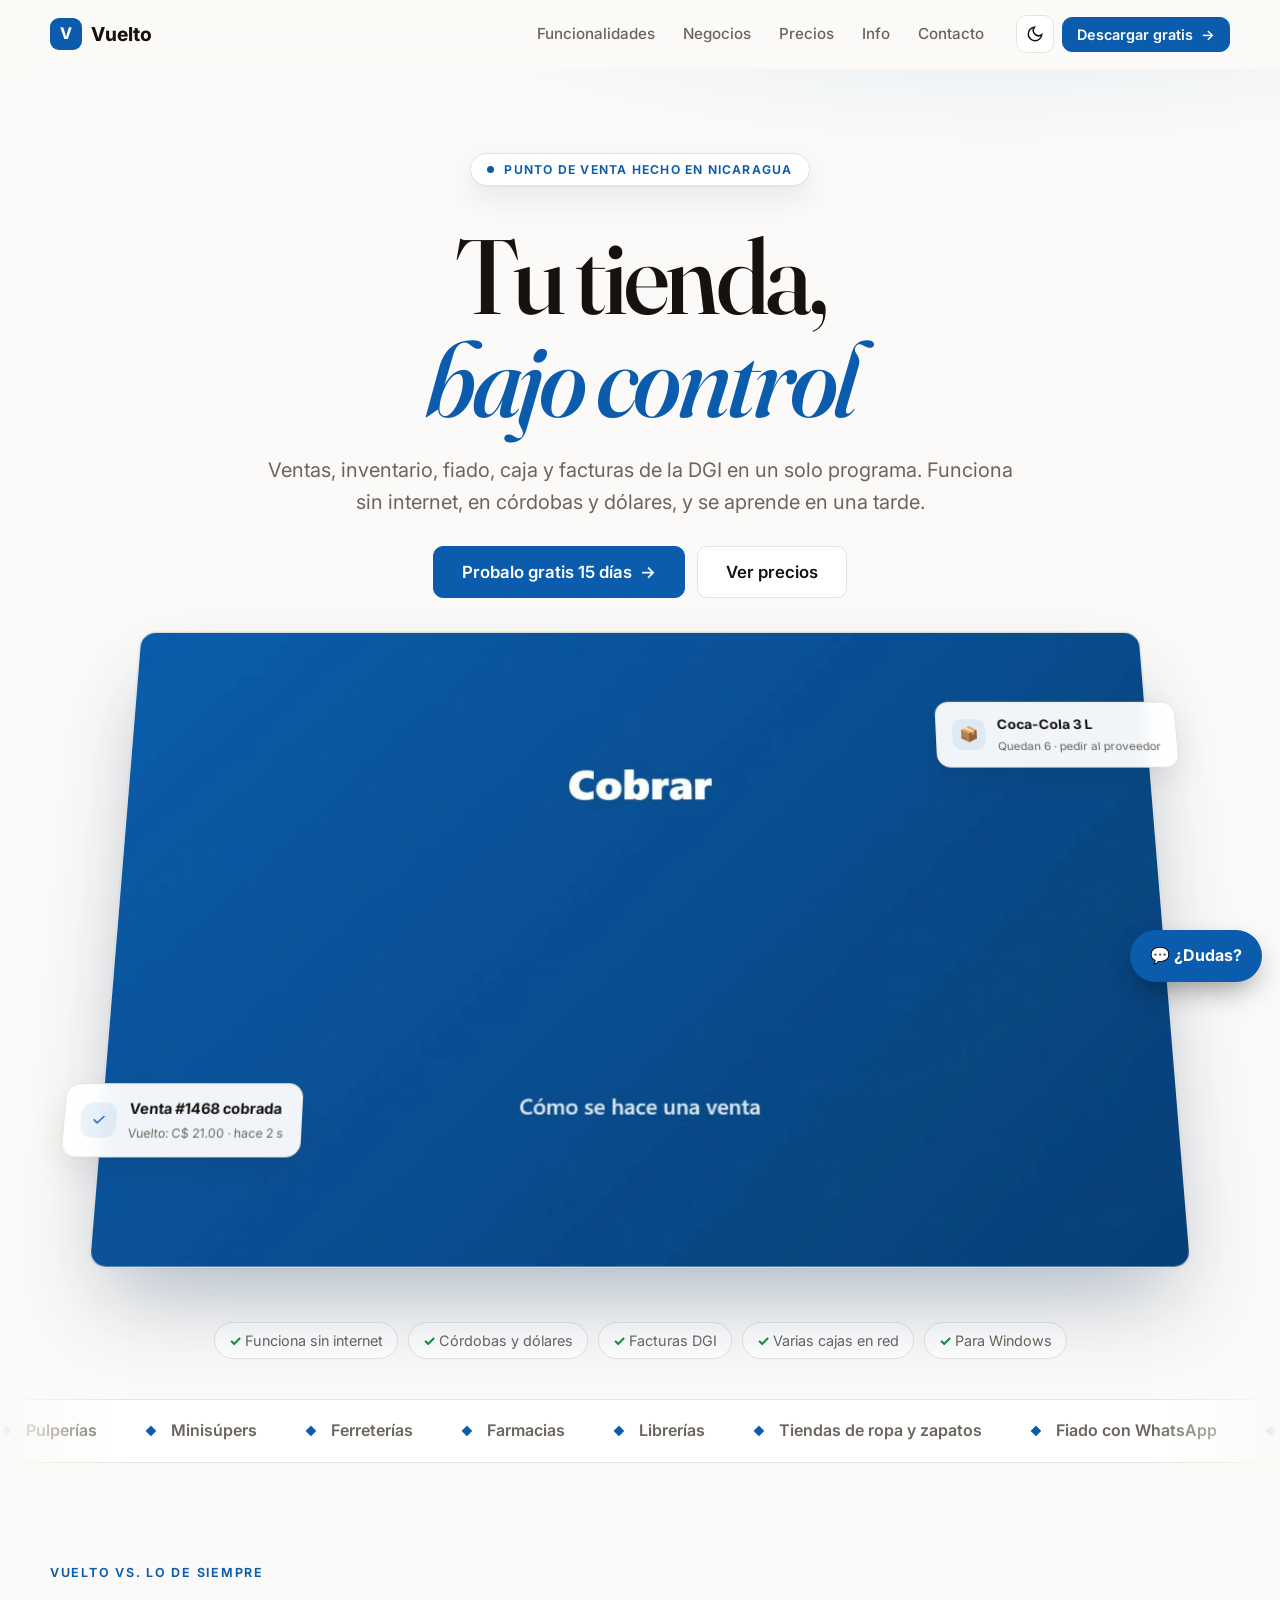
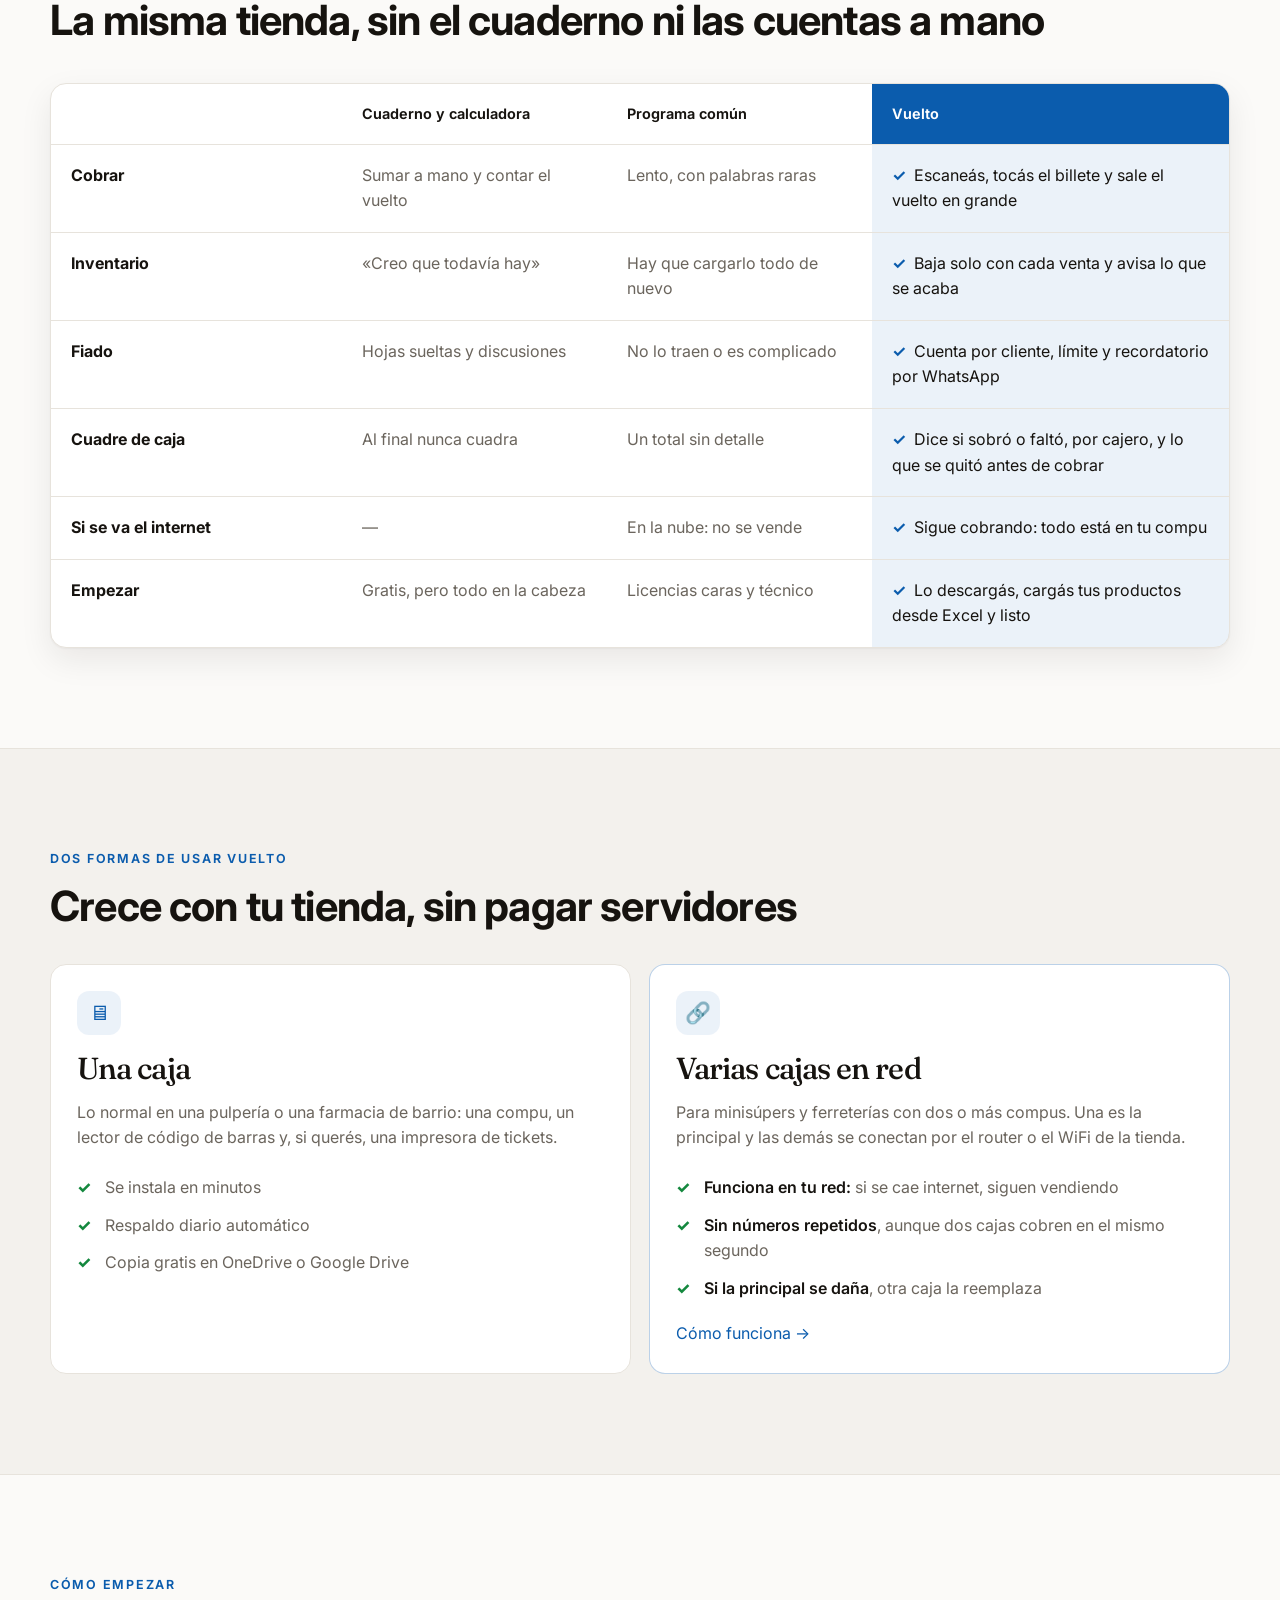
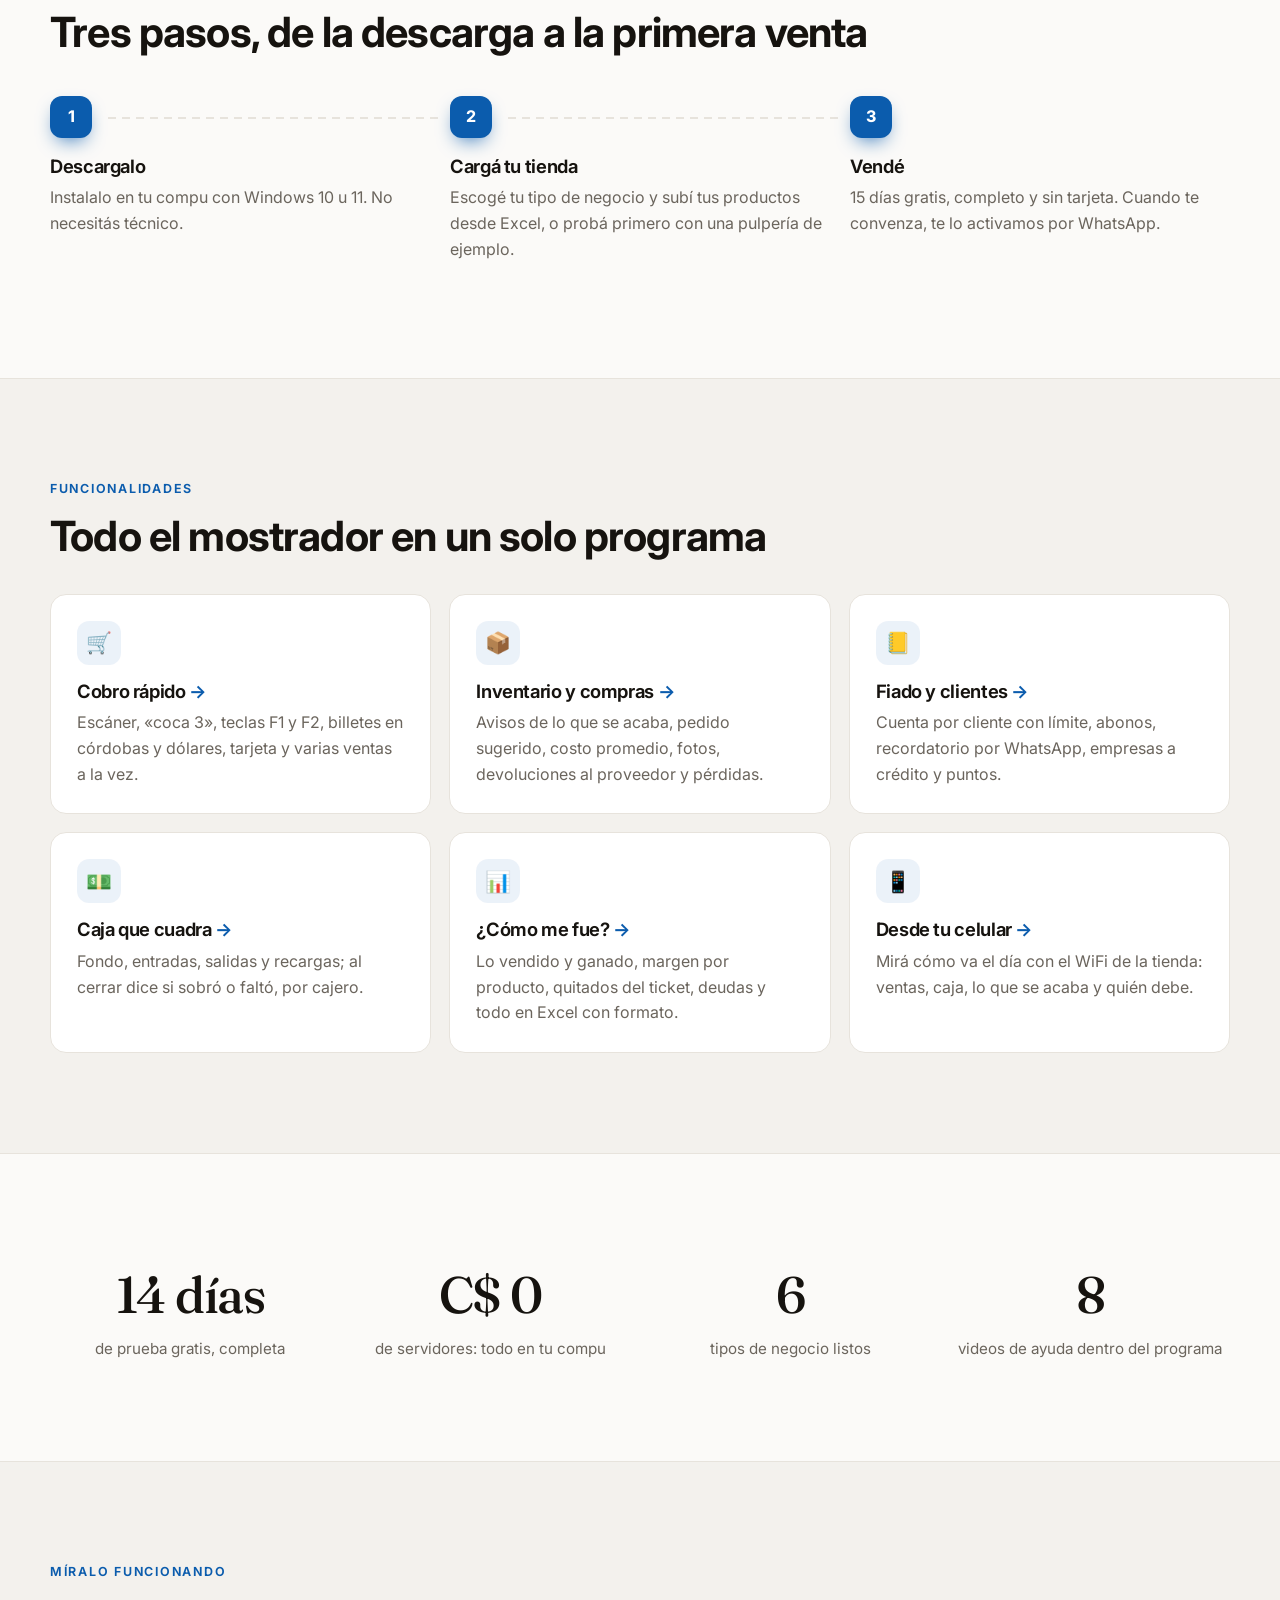
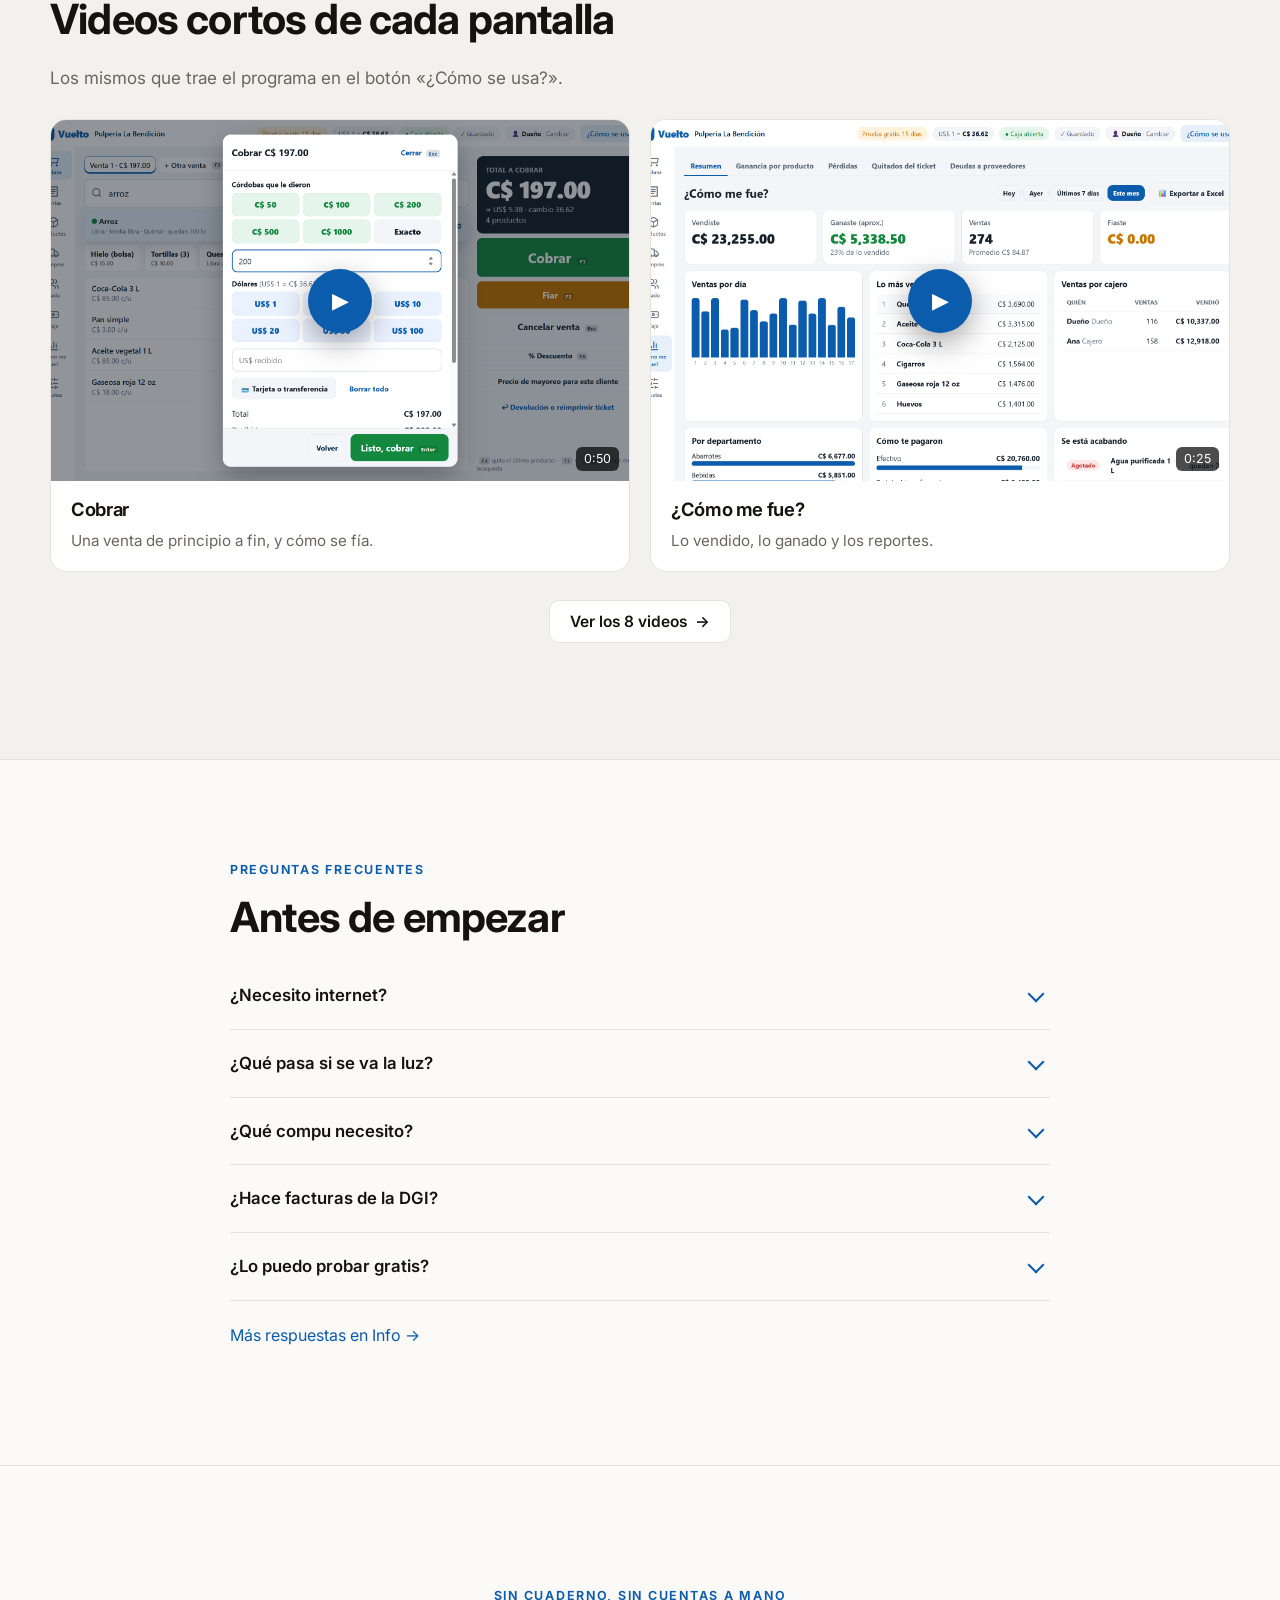
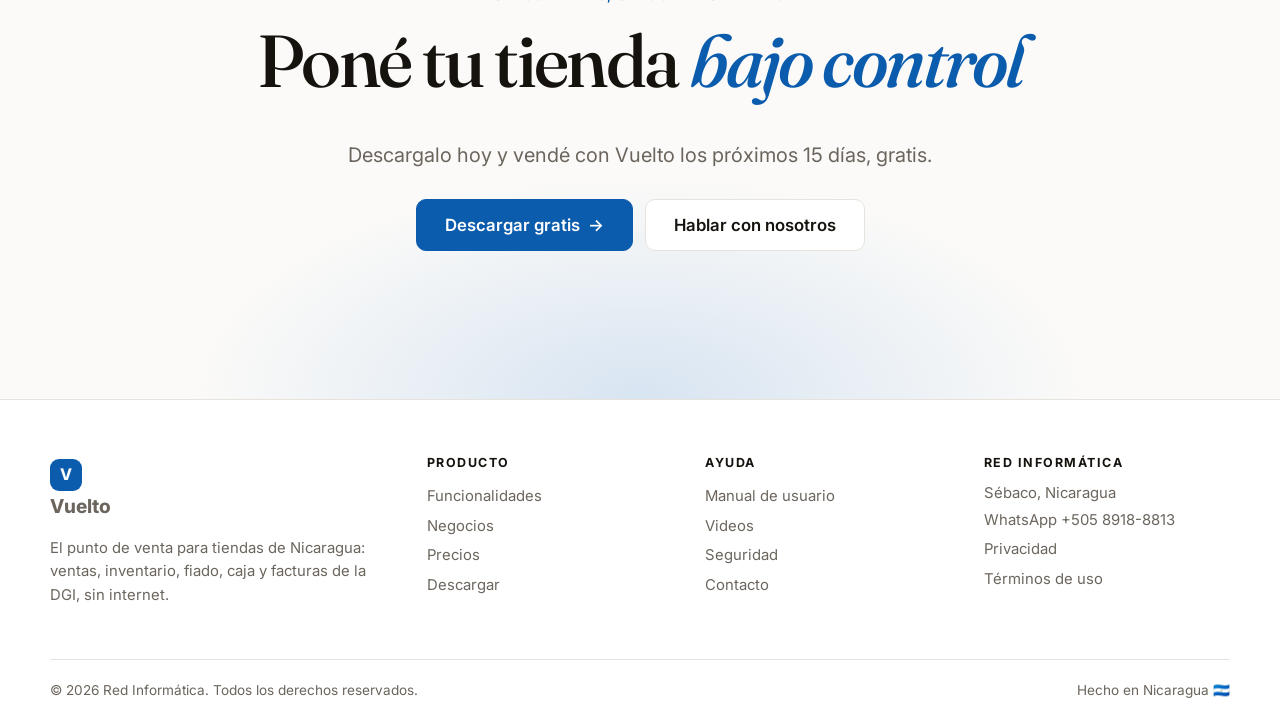
==== commit eb4bf1de: "Sitio nuevo de varias páginas con animaciones y videos Co-Authored-By: Claude Opus 5.5 <noreply@anth" ====
--- a/index.html
+++ b/index.html
@@ -3,224 +3,196 @@
 <head>
 <meta charset="utf-8">
 <meta name="viewport" content="width=device-width, initial-scale=1">
-<title>Vuelto · Punto de venta para tiendas de Nicaragua</title>
-<meta name="description" content="Vuelto es el programa para cobrar, llevar el inventario, el fiado y las facturas DGI en pulperías, ferreterías, farmacias, tiendas de ropa, librerías y minisúpers de Nicaragua. Funciona sin internet. Probalo gratis 15 días.">
-<meta name="theme-color" content="#14110f">
+<title>Vuelto · El punto de venta para tiendas de Nicaragua</title>
+<meta name="description" content="Cobrá rápido, controlá tu inventario, el fiado, la caja y las facturas de la DGI. Funciona sin internet, en córdobas y dólares. Probalo gratis 15 días.">
+<meta name="theme-color" content="#0b5cad">
 <meta property="og:type" content="website">
-<meta property="og:title" content="Vuelto · Tu tienda, bajo control">
-<meta property="og:description" content="Cobrá rápido, controlá tu inventario, el fiado y las facturas DGI. Funciona sin internet. Desde C$ 500 al mes. Probalo gratis 15 días.">
+<meta property="og:title" content="Vuelto · El punto de venta para tiendas de Nicaragua">
+<meta property="og:description" content="Cobrá rápido, controlá tu inventario, el fiado, la caja y las facturas de la DGI. Funciona sin internet, en córdobas y dólares. Probalo gratis 15 días.">
 <meta property="og:image" content="img/cobrar.png">
 <meta property="og:locale" content="es_NI">
 <link rel="icon" type="image/png" href="img/icono.png">
 <link rel="preconnect" href="https://fonts.googleapis.com">
 <link rel="preconnect" href="https://fonts.gstatic.com" crossorigin>
-<link rel="stylesheet" href="https://fonts.googleapis.com/css2?family=Fraunces:ital,opsz,wght@0,9..144,500;1,9..144,500&family=Inter:wght@400;500;600;700&display=swap">
+<link rel="stylesheet" href="https://fonts.googleapis.com/css2?family=Fraunces:ital,opsz,wght@0,9..144,500;1,9..144,500&family=Inter:wght@400;500;600;700;800&display=swap">
 <link rel="stylesheet" href="estilos.css">
+<script>try { const t = localStorage.getItem('tema'); if (t) document.documentElement.dataset.tema = t; } catch {}</script>
 </head>
 <body>
 <a class="saltar" href="#contenido">Ir al contenido</a>
-
+<div class="progreso" aria-hidden="true"></div>
 <header class="barra">
   <div class="contenedor barra-in">
-    <a class="marca" href="#" aria-label="Vuelto, inicio"><span>V</span>Vuelto</a>
-    <nav class="menu" aria-label="Secciones">
-      <a href="#funciones">Funciones</a>
-      <a href="#precios">Precios</a>
-      <a href="#preguntas">Preguntas</a>
-      <a href="#contacto">Contacto</a>
+    <a class="marca" href="" aria-label="Vuelto, inicio"><span>V</span>Vuelto</a>
+    <nav class="menu" aria-label="Principal">
+      <a href="funciones/">Funcionalidades</a>
+      <a href="negocios/">Negocios</a>
+      <a href="precios/">Precios</a>
+      <a href="info/">Info</a>
+      <a href="contacto/">Contacto</a>
     </nav>
-    <a class="boton boton-chico" href="#descargar">Descargar gratis</a>
+    <div class="acciones-barra">
+      <button class="icono-boton" type="button" data-cambiar-tema aria-label="Cambiar entre modo claro y oscuro"><svg viewBox="0 0 24 24" fill="none" stroke="currentColor" stroke-width="2" stroke-linecap="round"><path d="M21 12.8A9 9 0 1 1 11.2 3a7 7 0 0 0 9.8 9.8z"/></svg></button>
+      <a class="boton boton-chico" href="info/descargas/">Descargar gratis <span class="flecha">→</span></a>
+      <button class="icono-boton solo-celular" type="button" data-menu aria-label="Abrir el menú" aria-expanded="false"><svg viewBox="0 0 24 24" fill="none" stroke="currentColor" stroke-width="2" stroke-linecap="round"><path d="M4 7h16M4 12h16M4 17h16"/></svg></button>
+    </div>
   </div>
 </header>
+<nav class="menu-celular" aria-label="Menú">
+  <a href="funciones/">Funcionalidades</a><a href="negocios/">Negocios</a><a href="precios/">Precios</a>
+  <a href="info/">Info y videos</a><a href="contacto/">Contacto</a><a class="boton" href="info/descargas/">Descargar gratis</a>
+</nav>
 
 <main id="contenido">
-  <section class="portada">
-    <div class="brillo" aria-hidden="true"></div>
-    <div class="contenedor centro">
-      <p class="pastilla"><i></i>Punto de venta hecho en Nicaragua</p>
-      <h1>Tu tienda,<br><em>bajo control</em></h1>
-      <p class="bajada">Ventas, inventario, fiado, caja y facturas de la DGI en un solo programa. Funciona sin internet, en córdobas y dólares, y se aprende en una tarde.</p>
-      <div class="acciones">
-        <a class="boton boton-grande" href="#descargar">Probalo gratis 15 días</a>
-        <a class="boton boton-oscuro boton-grande" href="#precios">Ver precios</a>
-      </div>
-      <div class="vitrina">
-        <img src="img/cobrar.png" width="1366" height="800" alt="Pantalla Cobrar de Vuelto: los productos de la venta y el total en córdobas y dólares">
-        <div class="aviso-flotante aviso-a" aria-hidden="true"><b>Venta #1468 · cobrada</b><span>Vuelto: C$ 3.00 · hace 2 s</span></div>
-        <div class="aviso-flotante aviso-b" aria-hidden="true"><b>Coca-Cola 3 L</b><span>Quedan 6 · pedir al proveedor</span></div>
-      </div>
-      <ul class="chips" aria-label="Lo principal">
-        <li>Cobro con escáner</li><li>Fiado con WhatsApp</li><li>Facturas DGI</li><li>Varias cajas en red</li><li>Reportes y Excel</li>
-      </ul>
+<section class="portada">
+  <div class="contenedor centro">
+    <p class="pastilla aparece"><i></i>Punto de venta hecho en Nicaragua</p>
+    <h1 data-letras>Tu tienda, <br><em>bajo control</em></h1>
+    <p class="bajada aparece" style="--retraso:.4s">Ventas, inventario, fiado, caja y facturas de la DGI en un solo programa. Funciona sin internet, en córdobas y dólares, y se aprende en una tarde.</p>
+    <div class="acciones centro aparece" style="--retraso:.55s">
+      <a class="boton boton-grande" href="info/descargas/">Probalo gratis 15 días <span class="flecha">→</span></a>
+      <a class="boton boton-claro boton-grande" href="precios/">Ver precios</a>
     </div>
-  </section>
-
-  <section class="seccion borde">
-    <div class="contenedor">
-      <p class="ceja">Vuelto vs. lo de siempre</p>
-      <h2>La misma tienda, sin el cuaderno ni las cuentas a mano</h2>
-      <div class="tabla-vs" role="table" aria-label="Comparación">
-        <div class="fila cabeza" role="row"><span role="columnheader"></span><span role="columnheader">Cuaderno y calculadora</span><span role="columnheader">Programa común</span><span role="columnheader" class="nuestra">Vuelto</span></div>
-        <div class="fila" role="row"><b role="rowheader">Cobrar</b><span role="cell">Sumar a mano y contar el vuelto</span><span role="cell">Lento, con palabras raras</span><span role="cell" class="nuestra">Escaneás, tocás el billete y sale el vuelto en grande</span></div>
-        <div class="fila" role="row"><b role="rowheader">Inventario</b><span role="cell">«Creo que todavía hay»</span><span role="cell">Hay que cargarlo todo de nuevo</span><span role="cell" class="nuestra">Baja solo con cada venta y avisa lo que se acaba</span></div>
-        <div class="fila" role="row"><b role="rowheader">Fiado</b><span role="cell">Hojas sueltas y discusiones</span><span role="cell">No lo traen o es complicado</span><span role="cell" class="nuestra">Cuenta por cliente, límite y recordatorio por WhatsApp</span></div>
-        <div class="fila" role="row"><b role="rowheader">Cuadre de caja</b><span role="cell">Al final nunca cuadra</span><span role="cell">Un total sin detalle</span><span role="cell" class="nuestra">Dice si sobró o faltó, por cajero</span></div>
-        <div class="fila" role="row"><b role="rowheader">Si se va el internet</b><span role="cell">—</span><span role="cell">En la nube: no se vende</span><span role="cell" class="nuestra">Sigue cobrando: todo está en tu compu</span></div>
-        <div class="fila" role="row"><b role="rowheader">Empezar</b><span role="cell">Gratis, pero todo en la cabeza</span><span role="cell">Licencias caras y técnico</span><span role="cell" class="nuestra">Lo descargás, cargás tus productos desde Excel y listo</span></div>
+    <div class="escena aparece" style="--retraso:.7s">
+      <div class="pantalla-3d">
+        <div class="marco"><video src="videos/cobrar.webm" poster="img/capturas/06-cobrar-venta.png" autoplay muted loop playsinline aria-label="Video: cómo se cobra una venta en Vuelto"></video></div>
+        <div class="aviso aviso-1"><span class="ico">✓</span><div><b>Venta #1468 cobrada</b><small>Vuelto: C$ 21.00 · hace 2 s</small></div></div>
+        <div class="aviso aviso-2"><span class="ico">📦</span><div><b>Coca-Cola 3 L</b><small>Quedan 6 · pedir al proveedor</small></div></div>
+        <div class="aviso aviso-3"><span class="ico">💵</span><div><b>Doña Marta abonó C$ 200</b><small>Le quedan C$ 650 de fiado</small></div></div>
       </div>
     </div>
-  </section>
+    <ul class="chips aparece"><li>Funciona sin internet</li><li>Córdobas y dólares</li><li>Facturas DGI</li><li>Varias cajas en red</li><li>Para Windows</li></ul>
+  </div>
+</section>
 
-  <section class="seccion tinte">
-    <div class="contenedor">
-      <p class="ceja">Dos formas de usar Vuelto</p>
-      <div class="dos">
-        <article class="caja-grande">
-          <h3>Una caja</h3>
-          <p>Lo normal en una pulpería o una farmacia de barrio: una compu, un lector de código de barras y, si querés, una impresora de tickets.</p>
-          <ul class="checks"><li>Se instala en minutos</li><li>Respaldo diario automático</li><li>Copia gratis en OneDrive o Google Drive</li></ul>
-        </article>
-        <article class="caja-grande destacada">
-          <h3>Varias cajas en red</h3>
-          <p>Para minisúpers y ferreterías con dos o más compus. Una es la principal y las demás se conectan por el router o el WiFi de la tienda.</p>
-          <ul class="checks"><li><b>Funciona en tu red:</b> si se cae internet, siguen vendiendo</li><li><b>Tus datos, en tu tienda:</b> no en un servidor ajeno</li><li><b>Sin números repetidos:</b> aunque dos cajas cobren en el mismo segundo</li></ul>
-        </article>
-      </div>
+<div class="cinta" aria-hidden="true"><div class="cinta-in">
+  <span>Pulperías</span><span>Minisúpers</span><span>Ferreterías</span><span>Farmacias</span><span>Librerías</span><span>Tiendas de ropa y zapatos</span><span>Fiado con WhatsApp</span><span>Facturas DGI</span><span>Excel con formato</span><span>Respaldo en OneDrive</span>
+  <span>Pulperías</span><span>Minisúpers</span><span>Ferreterías</span><span>Farmacias</span><span>Librerías</span><span>Tiendas de ropa y zapatos</span><span>Fiado con WhatsApp</span><span>Facturas DGI</span><span>Excel con formato</span><span>Respaldo en OneDrive</span>
+</div></div>
+
+<section class="seccion">
+  <div class="contenedor">
+    <p class="ceja aparece">Vuelto vs. lo de siempre</p>
+    <h2 class="aparece">La misma tienda, sin el cuaderno ni las cuentas a mano</h2>
+    <div class="tabla-vs aparece" role="table" aria-label="Comparación">
+      <div class="fila cabeza" role="row"><span role="columnheader"></span><span role="columnheader">Cuaderno y calculadora</span><span role="columnheader">Programa común</span><span role="columnheader" class="nuestra">Vuelto</span></div>
+      <div class="fila" role="row"><b role="rowheader">Cobrar</b><span role="cell">Sumar a mano y contar el vuelto</span><span role="cell">Lento, con palabras raras</span><span role="cell" class="nuestra">Escaneás, tocás el billete y sale el vuelto en grande</span></div>
+      <div class="fila" role="row"><b role="rowheader">Inventario</b><span role="cell">«Creo que todavía hay»</span><span role="cell">Hay que cargarlo todo de nuevo</span><span role="cell" class="nuestra">Baja solo con cada venta y avisa lo que se acaba</span></div>
+      <div class="fila" role="row"><b role="rowheader">Fiado</b><span role="cell">Hojas sueltas y discusiones</span><span role="cell">No lo traen o es complicado</span><span role="cell" class="nuestra">Cuenta por cliente, límite y recordatorio por WhatsApp</span></div>
+      <div class="fila" role="row"><b role="rowheader">Cuadre de caja</b><span role="cell">Al final nunca cuadra</span><span role="cell">Un total sin detalle</span><span role="cell" class="nuestra">Dice si sobró o faltó, por cajero, y lo que se quitó antes de cobrar</span></div>
+      <div class="fila" role="row"><b role="rowheader">Si se va el internet</b><span role="cell">—</span><span role="cell">En la nube: no se vende</span><span role="cell" class="nuestra">Sigue cobrando: todo está en tu compu</span></div>
+      <div class="fila" role="row"><b role="rowheader">Empezar</b><span role="cell">Gratis, pero todo en la cabeza</span><span role="cell">Licencias caras y técnico</span><span role="cell" class="nuestra">Lo descargás, cargás tus productos desde Excel y listo</span></div>
     </div>
-  </section>
+  </div>
+</section>
 
-  <section class="seccion borde" id="descargar">
-    <div class="contenedor">
-      <p class="ceja">Cómo empezar</p>
-      <h2>Tres pasos, de la descarga a la primera venta</h2>
-      <ol class="pasos">
-        <li><span>1</span><h3>Descargalo</h3><p>Instalalo en tu compu con Windows 10 u 11. Si Windows avisa «protegió su PC», tocá <b>Más información › Ejecutar de todas formas</b>.</p></li>
-        <li><span>2</span><h3>Cargá tu tienda</h3><p>Escribí el nombre, escogé tu tipo de negocio y subí tus productos desde Excel, o probá primero con la pulpería de ejemplo.</p></li>
-        <li><span>3</span><h3>Vendé</h3><p>15 días gratis, completo y sin tarjeta. Cuando te convenza, escribinos por WhatsApp y te lo activamos.</p></li>
-      </ol>
-      <div class="acciones centro-flex">
-        <a class="boton boton-grande" href="https://github.com/hanzelcruz70-cyber/vuelto-releases/releases/latest">⬇ Descargar Vuelto para Windows</a>
-      </div>
+<section class="seccion tinte borde">
+  <div class="contenedor">
+    <p class="ceja aparece">Dos formas de usar Vuelto</p>
+    <h2 class="aparece">Crece con tu tienda, sin pagar servidores</h2>
+    <div class="rejilla dos" data-escalonar style="margin-top:34px">
+      <article class="tarjeta"><div class="icono">🖥</div><h3 class="titulo-serif" style="font-size:1.9rem">Una caja</h3><p>Lo normal en una pulpería o una farmacia de barrio: una compu, un lector de código de barras y, si querés, una impresora de tickets.</p>
+        <ul class="checks"><li>Se instala en minutos</li><li>Respaldo diario automático</li><li>Copia gratis en OneDrive o Google Drive</li></ul></article>
+      <article class="tarjeta" style="border-color:var(--acento-borde)"><div class="icono">🔗</div><h3 class="titulo-serif" style="font-size:1.9rem">Varias cajas en red</h3><p>Para minisúpers y ferreterías con dos o más compus. Una es la principal y las demás se conectan por el router o el WiFi de la tienda.</p>
+        <ul class="checks"><li><b>Funciona en tu red:</b> si se cae internet, siguen vendiendo</li><li><b>Sin números repetidos</b>, aunque dos cajas cobren en el mismo segundo</li><li><b>Si la principal se daña</b>, otra caja la reemplaza</li></ul>
+        <p style="margin-top:14px"><a href="info/varias-cajas/">Cómo funciona →</a></p></article>
     </div>
-  </section>
+  </div>
+</section>
 
-  <section class="seccion tinte" id="funciones">
-    <div class="contenedor">
-      <p class="ceja">Funcionalidades</p>
-      <h2>Todo el mostrador en un solo programa</h2>
-      <div class="numeradas">
-        <article><span>01</span><h3>Cobro rápido</h3><p>Escáner, búsqueda por nombre («coca 3»), teclas F1 y F2, varias ventas abiertas, billetes en córdobas y dólares, tarjeta o transferencia.</p></article>
-        <article><span>02</span><h3>Inventario y compras</h3><p>Existencia al día, avisos de lo que se acaba, pedido sugerido por proveedor, costo promedio, devoluciones al proveedor y pérdidas.</p></article>
-        <article><span>03</span><h3>Fiado y clientes</h3><p>Cuenta por cliente con límite, abonos, recordatorios por WhatsApp, crédito a empresas y puntos para clientes frecuentes.</p></article>
-        <article><span>04</span><h3>Caja que cuadra</h3><p>Fondo, entradas, salidas y recargas. Al cerrar te dice si sobró o faltó, por cajero, y anota lo que se quitó del ticket antes de cobrar.</p></article>
-        <article><span>05</span><h3>Facturas de la DGI</h3><p>Numeración consecutiva, IVA desglosado, original y copia, anulación el mismo día y notas de crédito.</p></article>
-        <article><span>06</span><h3>¿Cómo me fue?</h3><p>Lo vendido y lo ganado, margen por producto, lo que les debés a los proveedores, y todo exportable a Excel con formato.</p></article>
-      </div>
-      <div class="galeria">
-        <figure><img src="img/reporte.png" width="1366" height="800" loading="lazy" alt="¿Cómo me fue?: vendido, ganado, ventas por día y lo más vendido"><figcaption>¿Cómo me fue?</figcaption></figure>
-        <figure><img src="img/productos.png" width="1366" height="800" loading="lazy" alt="Productos con precio, existencia y estado"><figcaption>Productos</figcaption></figure>
-        <figure><img src="img/fiado.png" width="1366" height="800" loading="lazy" alt="Fiado: lo que debe cada cliente y su límite"><figcaption>Fiado</figcaption></figure>
-        <figure><img src="img/cobro.png" width="1366" height="800" loading="lazy" alt="Cobro con billetes en córdobas y dólares"><figcaption>Cobro</figcaption></figure>
-      </div>
+<section class="seccion borde">
+  <div class="contenedor">
+    <p class="ceja aparece">Cómo empezar</p>
+    <h2 class="aparece">Tres pasos, de la descarga a la primera venta</h2>
+    <ol class="pasos" data-escalonar>
+      <li><h3>Descargalo</h3><p>Instalalo en tu compu con Windows 10 u 11. No necesitás técnico.</p></li>
+      <li><h3>Cargá tu tienda</h3><p>Escogé tu tipo de negocio y subí tus productos desde Excel, o probá primero con una pulpería de ejemplo.</p></li>
+      <li><h3>Vendé</h3><p>15 días gratis, completo y sin tarjeta. Cuando te convenza, te lo activamos por WhatsApp.</p></li>
+    </ol>
+  </div>
+</section>
+
+<section class="seccion tinte borde">
+  <div class="contenedor">
+    <p class="ceja aparece">Funcionalidades</p>
+    <h2 class="aparece">Todo el mostrador en un solo programa</h2>
+    <div class="rejilla" data-escalonar style="margin-top:34px">
+      <a class="tarjeta enlace-tarjeta" href="funciones/#cobrar"><div class="icono">🛒</div><h3>Cobro rápido</h3><p>Escáner, «coca 3», teclas F1 y F2, billetes en córdobas y dólares, tarjeta y varias ventas a la vez.</p></a>
+      <a class="tarjeta enlace-tarjeta" href="funciones/#inventario"><div class="icono">📦</div><h3>Inventario y compras</h3><p>Avisos de lo que se acaba, pedido sugerido, costo promedio, fotos, devoluciones al proveedor y pérdidas.</p></a>
+      <a class="tarjeta enlace-tarjeta" href="funciones/#fiado"><div class="icono">📒</div><h3>Fiado y clientes</h3><p>Cuenta por cliente con límite, abonos, recordatorio por WhatsApp, empresas a crédito y puntos.</p></a>
+      <a class="tarjeta enlace-tarjeta" href="funciones/#caja"><div class="icono">💵</div><h3>Caja que cuadra</h3><p>Fondo, entradas, salidas y recargas; al cerrar dice si sobró o faltó, por cajero.</p></a>
+      <a class="tarjeta enlace-tarjeta" href="funciones/#reportes"><div class="icono">📊</div><h3>¿Cómo me fue?</h3><p>Lo vendido y ganado, margen por producto, quitados del ticket, deudas y todo en Excel con formato.</p></a>
+      <a class="tarjeta enlace-tarjeta" href="funciones/#celular"><div class="icono">📱</div><h3>Desde tu celular</h3><p>Mirá cómo va el día con el WiFi de la tienda: ventas, caja, lo que se acaba y quién debe.</p></a>
     </div>
-  </section>
+  </div>
+</section>
 
-  <section class="seccion borde">
-    <div class="contenedor">
-      <p class="ceja">Por qué Vuelto</p>
-      <h2>Pensado para el ritmo de una tienda nicaragüense</h2>
-      <div class="cuatro">
-        <article><h3>Sin internet</h3><p>Todo vive en tu compu. Si se va el internet o la luz, cada venta ya quedó guardada.</p></article>
-        <article><h3>Habla como vos</h3><p>«Cobrá», «Fiado», «¿Cómo me fue?». Botones grandes y nada de palabras de contador.</p></article>
-        <article><h3>Se acomoda a tu negocio</h3><p>Pulpería, minisúper, ferretería, farmacia, librería o tienda de ropa: enciende solo lo que te sirve.</p></article>
-        <article><h3>Crece con vos</h3><p>Varias cajas en red y sucursales que mandan su resumen por WhatsApp, sin pagar servidores.</p></article>
-      </div>
+<section class="seccion borde">
+  <div class="contenedor">
+    <div class="numeros" data-escalonar>
+      <div><b data-contar="15" data-suf=" días">0</b><span>de prueba gratis, completa</span></div>
+      <div><b data-contar="0" data-pre="C$ ">C$ 0</b><span>de servidores: todo en tu compu</span></div>
+      <div><b data-contar="6">0</b><span>tipos de negocio listos</span></div>
+      <div><b data-contar="8">0</b><span>videos de ayuda dentro del programa</span></div>
     </div>
-  </section>
+  </div>
+</section>
 
-  <section class="seccion tinte" id="precios">
-    <div class="contenedor">
-      <p class="ceja">Precios</p>
-      <h2>Precios claros, en córdobas</h2>
-      <p class="intro">Todos los planes incluyen todas las funciones, las actualizaciones y soporte por WhatsApp. Cada compu que cobra lleva su licencia.</p>
-      <div class="planes">
-        <article class="plan">
-          <h3>Mensual</h3>
-          <p class="precio"><b>C$ 500</b><span>al mes</span></p>
-          <p>Pagás mes a mes mientras lo usés. Si un mes te atrasás, tenés 7 días de gracia.</p>
-          <a class="boton boton-oscuro" href="https://wa.me/50589188813?text=Hola%2C%20quiero%20el%20plan%20mensual%20de%20Vuelto" rel="noopener" target="_blank">Lo quiero</a>
-        </article>
-        <article class="plan destacada">
-          <p class="sello">2 meses gratis</p>
-          <h3>Anual</h3>
-          <p class="precio"><b>C$ 5,000</b><span>al año</span></p>
-          <p>Pagás 10 meses y usás 12. Lo más conveniente si ya decidiste.</p>
-          <a class="boton" href="https://wa.me/50589188813?text=Hola%2C%20quiero%20el%20plan%20anual%20de%20Vuelto" rel="noopener" target="_blank">Lo quiero</a>
-        </article>
-        <article class="plan">
-          <h3>Permanente</h3>
-          <p class="precio"><b>C$ 8,000</b><span>un solo pago</span></p>
-          <p>El programa es tuyo en esa compu, para siempre.</p>
-          <a class="boton boton-oscuro" href="https://wa.me/50589188813?text=Hola%2C%20quiero%20la%20licencia%20permanente%20de%20Vuelto" rel="noopener" target="_blank">Lo quiero</a>
-        </article>
-      </div>
-      <p class="nota">Antes de pagar, usalo <b>15 días gratis</b>, completo y sin tarjeta. ¿Querés que te lo instalemos y capacitemos en tu tienda? Preguntanos.</p>
+<section class="seccion tinte borde">
+  <div class="contenedor">
+    <p class="ceja aparece">Míralo funcionando</p>
+    <h2 class="aparece">Videos cortos de cada pantalla</h2>
+    <p class="intro aparece">Los mismos que trae el programa en el botón «¿Cómo se usa?».</p>
+    <div class="videos" data-escalonar style="margin-top:28px">
+      <article class="tarjeta video"><div class="cubierta" data-video="videos/cobrar.webm" style="background-image:url(img/capturas/10-cobrar-cobro.png)"><button class="play" type="button" aria-label="Ver el video de Cobrar">▶</button><span class="duracion">0:50</span></div><div class="texto"><h3>Cobrar</h3><p>Una venta de principio a fin, y cómo se fía.</p></div></article>
+      <article class="tarjeta video"><div class="cubierta" data-video="videos/reporte.webm" style="background-image:url(img/capturas/52-como-me-fue-mes.png)"><button class="play" type="button" aria-label="Ver el video de ¿Cómo me fue?">▶</button><span class="duracion">0:25</span></div><div class="texto"><h3>¿Cómo me fue?</h3><p>Lo vendido, lo ganado y los reportes.</p></div></article>
     </div>
-  </section>
+    <p class="centro" style="margin-top:28px"><a class="boton boton-claro" href="info/videos/">Ver los 8 videos <span class="flecha">→</span></a></p>
+  </div>
+</section>
 
-  <section class="seccion borde" id="preguntas">
-    <div class="contenedor angosto">
-      <p class="ceja">Preguntas frecuentes</p>
-      <h2>Antes de empezar</h2>
-      <details><summary>¿Necesito internet?</summary><p>No. Vuelto trabaja en tu compu y guarda todo ahí. El internet solo se usa para WhatsApp, actualizaciones y, si querés, el respaldo en OneDrive o Google Drive.</p></details>
-      <details><summary>¿Qué pasa si se va la luz?</summary><p>Cada venta se guarda en el momento en que la cobrás. Cuando vuelve la luz, todo está como lo dejaste.</p></details>
-      <details><summary>¿Qué compu necesito?</summary><p>Una compu con Windows 10 u 11; no hace falta que sea nueva. Para cobrar más rápido, un lector de código de barras USB, que funciona sin configurar nada.</p></details>
-      <details><summary>¿Sirve mi impresora?</summary><p>Funciona con impresoras térmicas de tickets de 58 u 80 mm instaladas en Windows y con impresoras normales de hoja carta. El cajón se abre si está conectado a la impresora térmica.</p></details>
-      <details><summary>¿Puedo tener dos cajas?</summary><p>Sí. Una compu es la principal y las otras se conectan por el router o el WiFi de la tienda, sin internet. Cada compu lleva su licencia.</p></details>
-      <details><summary>¿Hace facturas de la DGI?</summary><p>Sí: numeración consecutiva, IVA desglosado, original y copia y notas de crédito. Necesitás tu número de autorización de la DGI.</p></details>
-      <details><summary>¿Y si ya tengo mis productos en Excel?</summary><p>Los cargás de un solo: Productos › Importar de Excel. Sirve el archivo .xlsx tal cual.</p></details>
-      <details><summary>¿Lo puedo probar gratis?</summary><p>Sí, 15 días completos, sin tarjeta. Si te convence, escribinos y te lo activamos sin reinstalar nada.</p></details>
+<section class="seccion borde">
+  <div class="angosto">
+    <p class="ceja aparece">Preguntas frecuentes</p>
+    <h2 class="aparece">Antes de empezar</h2>
+    <details class="pregunta"><summary>¿Necesito internet?</summary><div class="respuesta"><p>No. Vuelto trabaja en tu compu y guarda todo ahí. Internet solo se usa para WhatsApp, las actualizaciones y, si querés, el respaldo en OneDrive o Google Drive.</p></div></details>
+    <details class="pregunta"><summary>¿Qué pasa si se va la luz?</summary><div class="respuesta"><p>Cada venta se guarda en el momento en que la cobrás. Cuando vuelve la luz, todo está como lo dejaste.</p></div></details>
+    <details class="pregunta"><summary>¿Qué compu necesito?</summary><div class="respuesta"><p>Una compu con Windows 10 u 11; no hace falta que sea nueva. Para cobrar más rápido, un lector de código de barras USB, que funciona sin configurar nada.</p></div></details>
+    <details class="pregunta"><summary>¿Hace facturas de la DGI?</summary><div class="respuesta"><p>Sí: numeración consecutiva, IVA desglosado, original y copia, y notas de crédito. Necesitás tu número de autorización de la DGI. <a href="info/dgi/">Más detalles</a>.</p></div></details>
+    <details class="pregunta"><summary>¿Lo puedo probar gratis?</summary><div class="respuesta"><p>Sí, 15 días completos y sin tarjeta. Si te convence, te lo activamos sin reinstalar nada.</p></div></details>
+    <p style="margin-top:22px"><a href="info/">Más respuestas en Info →</a></p>
+  </div>
+</section>
+
+<section class="final">
+  <div class="contenedor">
+    <p class="ceja aparece">Sin cuaderno, sin cuentas a mano</p>
+    <h2 class="grande aparece">Poné tu tienda <em>bajo control</em></h2>
+    <p class="bajada aparece">Descargalo hoy y vendé con Vuelto los próximos 15 días, gratis.</p>
+    <div class="acciones centro aparece">
+      <a class="boton boton-grande" href="info/descargas/">Descargar gratis <span class="flecha">→</span></a>
+      <a class="boton boton-claro boton-grande" href="contacto/">Hablar con nosotros</a>
     </div>
-  </section>
+  </div>
+</section>
 
-  <section class="seccion tinte">
-    <div class="contenedor">
-      <p class="ceja">Sin letra chica</p>
-      <h2>Lo que podés esperar de Vuelto</h2>
-      <ul class="letra">
-        <li>Prueba completa de 15 días, sin tarjeta</li>
-        <li>Mensual sin contrato: dejás de pagar cuando querás</li>
-        <li>Tus datos se quedan en tu compu, con respaldo diario</li>
-        <li>Funciona con tus impresoras de Windows y lectores USB</li>
-        <li>Actualizaciones incluidas, se instalan solas</li>
-        <li>Soporte por WhatsApp de gente de aquí</li>
-      </ul>
-      <p class="detras">Detrás de Vuelto está <b>Red Informática</b>, desde Sébaco, Nicaragua. <a href="https://wa.me/50589188813" rel="noopener" target="_blank">Hablar con nosotros →</a></p>
-    </div>
-  </section>
-
-  <section class="final" id="contacto">
-    <div class="brillo" aria-hidden="true"></div>
-    <div class="contenedor centro">
-      <p class="ceja">Sin cuaderno, sin cuentas a mano</p>
-      <h2 class="grande">Poné tu tienda <em>bajo control</em></h2>
-      <p class="bajada">Descargalo hoy y vendé con Vuelto los próximos 15 días, gratis.</p>
-      <div class="acciones">
-        <a class="boton boton-grande" href="https://github.com/hanzelcruz70-cyber/vuelto-releases/releases/latest">Descargar gratis</a>
-        <a class="boton boton-oscuro boton-grande" href="https://wa.me/50589188813?text=Hola%2C%20quiero%20informaci%C3%B3n%20de%20Vuelto" rel="noopener" target="_blank">WhatsApp +505 8918-8813</a>
-      </div>
-    </div>
-  </section>
 </main>
 
 <footer class="pie">
-  <div class="contenedor pie-in">
-    <a class="marca" href="#"><span>V</span>Vuelto</a>
-    <p>Hecho por <b>Red Informática</b> · Sébaco, Nicaragua · <a href="https://wa.me/50589188813" rel="noopener" target="_blank">WhatsApp +505 8918-8813</a></p>
-    <p class="derechos">© 2026 Red Informática</p>
+  <div class="contenedor">
+    <div class="pie-in">
+      <div>
+        <a class="marca" href=""><span>V</span>Vuelto</a>
+        <p style="margin-top:12px">El punto de venta para tiendas de Nicaragua: ventas, inventario, fiado, caja y facturas de la DGI, sin internet.</p>
+      </div>
+      <div><h4>Producto</h4><a href="funciones/">Funcionalidades</a><a href="negocios/">Negocios</a><a href="precios/">Precios</a><a href="info/descargas/">Descargar</a></div>
+      <div><h4>Ayuda</h4><a href="info/manual/">Manual de usuario</a><a href="info/videos/">Videos</a><a href="info/seguridad/">Seguridad</a><a href="contacto/">Contacto</a></div>
+      <div><h4>Red Informática</h4><span>Sébaco, Nicaragua</span><a href="https://wa.me/50589188813" rel="noopener" target="_blank">WhatsApp +505 8918-8813</a><a href="legal/privacidad/">Privacidad</a><a href="legal/terminos/">Términos de uso</a></div>
+    </div>
+    <div class="derechos"><span>© 2026 Red Informática. Todos los derechos reservados.</span><span>Hecho en Nicaragua 🇳🇮</span></div>
   </div>
 </footer>
-
-<a class="flotante" href="https://wa.me/50589188813?text=Hola%2C%20quiero%20informaci%C3%B3n%20de%20Vuelto" rel="noopener" target="_blank" aria-label="Escribinos por WhatsApp">WhatsApp</a>
+<a class="dudas" href="contacto/">💬 ¿Dudas?</a>
+<script src="sitio.js" defer></script>
 </body>
 </html>
--- a/estilos.css
+++ b/estilos.css
@@ -1,160 +1,310 @@
-/* Página de Vuelto: fondo oscuro cálido, títulos con serif y el azul de Vuelto como acento. */
+/* ============ Vuelto · sitio web ============
+   Claro por defecto (oscuro con el botón de la luna o si el sistema lo pide), títulos con serif,
+   azul de Vuelto como acento. Animaciones: cambio de página con fundido, aparición al bajar,
+   pantalla del programa en 3D y avisos flotantes. */
 :root {
-  --fondo: #14110f; --fondo-2: #1c1815; --tinte: #19171a; --borde: #2c2723; --tinta: #f4f1ec; --suave: #a8a29a;
-  --acento: #4a9df0; --acento-fuerte: #2f86e3; --acento-tenue: rgba(74, 157, 240, .12);
-  --verde: #3ccf7a; --wa: #1fa855; --radio: 14px;
+  --fondo: #fbfaf8; --fondo-2: #ffffff; --tinte: #f3f1ed; --borde: #e7e3dc; --tinta: #16130f; --suave: #6b655d;
+  --acento: #0b5cad; --acento-2: #1d74d1; --acento-tenue: rgba(11, 92, 173, .08); --acento-borde: rgba(11, 92, 173, .28);
+  --verde: #14883e; --amarillo: #c77700; --wa: #1fa855;
+  --sombra: 0 1px 2px rgba(22, 19, 15, .04), 0 12px 32px rgba(22, 19, 15, .08);
+  --sombra-grande: 0 40px 80px -20px rgba(11, 45, 90, .35), 0 0 0 1px rgba(22, 19, 15, .04);
+  --radio: 16px;
   --serif: "Fraunces", Georgia, "Times New Roman", serif;
   --sans: "Inter", ui-sans-serif, system-ui, -apple-system, "Segoe UI", Roboto, sans-serif;
+  color-scheme: light;
 }
+@media (prefers-color-scheme: dark) { :root:not([data-tema="claro"]) { --fondo: #12100e; --fondo-2: #1a1714; --tinte: #17151a; --borde: #2b2622; --tinta: #f4f1ec; --suave: #a8a29a; --acento: #5aa6f2; --acento-2: #7db8f5; --acento-tenue: rgba(90, 166, 242, .1); --acento-borde: rgba(90, 166, 242, .35); --sombra: 0 1px 2px rgba(0,0,0,.3), 0 12px 32px rgba(0,0,0,.35); --sombra-grande: 0 40px 80px -20px rgba(0,0,0,.7); color-scheme: dark; } }
+:root[data-tema="oscuro"] { --fondo: #12100e; --fondo-2: #1a1714; --tinte: #17151a; --borde: #2b2622; --tinta: #f4f1ec; --suave: #a8a29a; --acento: #5aa6f2; --acento-2: #7db8f5; --acento-tenue: rgba(90, 166, 242, .1); --acento-borde: rgba(90, 166, 242, .35); --sombra: 0 1px 2px rgba(0,0,0,.3), 0 12px 32px rgba(0,0,0,.35); --sombra-grande: 0 40px 80px -20px rgba(0,0,0,.7); color-scheme: dark; }
+
+/* cambio de página con fundido (navegadores que lo soportan) */
+@view-transition { navigation: auto; }
+::view-transition-old(root) { animation: 260ms ease both salir; }
+::view-transition-new(root) { animation: 360ms ease both entrar; }
+@keyframes salir { to { opacity: 0; transform: translateY(-6px); } }
+@keyframes entrar { from { opacity: 0; transform: translateY(8px); } }
+
 * { box-sizing: border-box; }
-html { scroll-behavior: smooth; }
-body { margin: 0; background: var(--fondo); color: var(--tinta); font: 16px/1.6 var(--sans); -webkit-font-smoothing: antialiased; }
-img { max-width: 100%; height: auto; display: block; }
-a { color: var(--acento); }
-h1, h2, h3 { margin: 0 0 .5em; line-height: 1.1; }
-h2 { font-size: clamp(1.8rem, 3.6vw, 2.5rem); font-weight: 700; letter-spacing: -.02em; max-width: 22em; }
-h3 { font-size: 1.15rem; font-weight: 600; }
+html { scroll-behavior: smooth; -webkit-text-size-adjust: 100%; overflow-x: clip; }
+body { overflow-x: clip; }
+body { margin: 0; background: var(--fondo); color: var(--tinta); font: 16px/1.6 var(--sans); -webkit-font-smoothing: antialiased; transition: background .3s, color .3s; }
+img, video { max-width: 100%; display: block; }
+a { color: var(--acento); text-decoration: none; }
+a:hover { text-decoration: underline; }
+h1, h2, h3, h4 { margin: 0 0 .5em; line-height: 1.12; letter-spacing: -.02em; }
+h2 { font-size: clamp(1.8rem, 3.4vw, 2.6rem); font-weight: 700; }
+h3 { font-size: 1.15rem; font-weight: 650; }
 p { margin: 0 0 1em; }
 .contenedor { width: min(1180px, 100% - 32px); margin-inline: auto; }
-.angosto { width: min(780px, 100% - 32px); }
-.centro { text-align: center; display: flex; flex-direction: column; align-items: center; }
-.saltar { position: absolute; left: -999px; top: 8px; background: var(--acento); color: #fff; padding: 8px 14px; border-radius: 8px; z-index: 10; }
+.angosto { width: min(820px, 100% - 32px); margin-inline: auto; }
+.centro { text-align: center; }
+.suave { color: var(--suave); }
+.saltar { position: absolute; left: -999px; top: 8px; background: var(--acento); color: #fff; padding: 8px 14px; border-radius: 8px; z-index: 100; }
 .saltar:focus { left: 8px; }
-:focus-visible { outline: 3px solid #f2b84b; outline-offset: 3px; }
-
-/* barra */
-.barra { position: sticky; top: 0; z-index: 5; background: rgba(20, 17, 15, .82); backdrop-filter: blur(10px); border-bottom: 1px solid var(--borde); }
-.barra-in { display: flex; align-items: center; gap: 28px; height: 68px; }
-.marca { display: flex; align-items: center; gap: 9px; font-weight: 700; font-size: 1.25rem; color: var(--tinta); text-decoration: none; }
-.marca span { display: grid; place-items: center; width: 32px; height: 32px; border-radius: 9px; background: var(--acento); color: #fff; font-size: 1rem; }
-.menu { display: flex; gap: 26px; margin-left: auto; }
-.menu a { color: var(--suave); text-decoration: none; font-weight: 500; font-size: .95rem; }
-.menu a:hover { color: var(--tinta); }
-
-/* botones */
-.boton { display: inline-flex; align-items: center; justify-content: center; gap: 8px; background: var(--acento); color: #fff; font-weight: 600; text-decoration: none; border-radius: 10px; padding: 11px 20px; border: 1px solid var(--acento); transition: background .15s, transform .15s; }
-.boton:hover { background: var(--acento-fuerte); transform: translateY(-1px); }
-.boton-chico { padding: 8px 16px; font-size: .92rem; }
+:focus-visible { outline: 3px solid #f2b84b; outline-offset: 3px; border-radius: 4px; }
+
+/* barra de progreso al bajar */
+.progreso { position: fixed; top: 0; left: 0; height: 3px; width: 100%; transform-origin: 0 50%; transform: scaleX(0); background: linear-gradient(90deg, var(--acento), var(--verde)); z-index: 60; }
+
+/* ---------- barra de arriba ---------- */
+.barra { position: sticky; top: 0; z-index: 50; background: color-mix(in srgb, var(--fondo) 82%, transparent); backdrop-filter: saturate(1.4) blur(12px); border-bottom: 1px solid transparent; transition: border-color .3s, box-shadow .3s; }
+.barra.con-sombra { border-bottom-color: var(--borde); box-shadow: 0 6px 24px -18px rgba(0, 0, 0, .35); }
+.barra-in { display: flex; align-items: center; gap: 20px; height: 68px; }
+.marca { display: flex; align-items: center; gap: 9px; font-weight: 750; font-size: 1.2rem; color: var(--tinta); }
+.marca:hover { text-decoration: none; }
+.marca span { display: grid; place-items: center; width: 32px; height: 32px; border-radius: 9px; background: var(--acento); color: #fff; font-size: 1rem; transition: transform .4s cubic-bezier(.3, 1.6, .5, 1); }
+.marca:hover span { transform: rotate(-8deg) scale(1.06); }
+.menu { display: flex; gap: 4px; margin-left: auto; }
+.menu a { position: relative; color: var(--suave); font-weight: 500; font-size: .95rem; padding: 8px 12px; border-radius: 8px; }
+.menu a:hover { color: var(--tinta); text-decoration: none; background: var(--tinte); }
+.menu a[aria-current="page"] { color: var(--tinta); background: var(--tinte); }
+.acciones-barra { display: flex; align-items: center; gap: 8px; }
+.icono-boton { display: grid; place-items: center; width: 38px; height: 38px; border-radius: 10px; border: 1px solid var(--borde); background: var(--fondo-2); color: var(--tinta); cursor: pointer; }
+.icono-boton:hover { background: var(--tinte); }
+.icono-boton svg { width: 18px; height: 18px; }
+.solo-celular { display: none; }
+
+/* ---------- botones ---------- */
+.boton { position: relative; display: inline-flex; align-items: center; justify-content: center; gap: 8px; background: var(--acento); color: #fff; font-weight: 600; border-radius: 10px; padding: 11px 20px; border: 1px solid var(--acento); cursor: pointer; font: 600 .97rem var(--sans); overflow: hidden; transition: transform .2s, box-shadow .2s, background .2s; }
+.boton:hover { text-decoration: none; transform: translateY(-1px); box-shadow: 0 10px 24px -10px var(--acento); }
+.boton::after { content: ""; position: absolute; inset: 0; background: linear-gradient(120deg, transparent 30%, rgba(255, 255, 255, .25) 50%, transparent 70%); transform: translateX(-120%); transition: transform .7s; }
+.boton:hover::after { transform: translateX(120%); }
+.boton .flecha { transition: transform .2s; }
+.boton:hover .flecha { transform: translateX(3px); }
+.boton-chico { padding: 8px 14px; font-size: .9rem; }
 .boton-grande { padding: 15px 28px; font-size: 1.05rem; }
-.boton-oscuro { background: #0c0a09; color: var(--tinta); border-color: var(--borde); }
-.boton-oscuro:hover { background: #221e1b; }
-.acciones { display: flex; flex-wrap: wrap; justify-content: center; gap: 12px; margin: 30px 0; }
-.centro-flex { justify-content: center; }
-
-/* portada */
-.portada, .final { position: relative; overflow: hidden; padding: 90px 0 70px; }
-.brillo { position: absolute; inset: -20% -10% auto; height: 620px; background: radial-gradient(ellipse at 70% 30%, rgba(74, 157, 240, .22), transparent 60%), radial-gradient(ellipse at 20% 0%, rgba(60, 207, 122, .08), transparent 55%); pointer-events: none; }
-.pastilla { display: inline-flex; align-items: center; gap: 10px; border: 1px solid var(--borde); background: rgba(255, 255, 255, .03); border-radius: 999px; padding: 6px 16px; color: var(--acento); font-weight: 600; font-size: .8rem; letter-spacing: .08em; text-transform: uppercase; position: relative; }
-.pastilla i { width: 7px; height: 7px; border-radius: 50%; background: var(--acento); box-shadow: 0 0 10px var(--acento); }
-h1 { font-family: var(--serif); font-weight: 500; font-size: clamp(3rem, 9vw, 6.4rem); letter-spacing: -.03em; line-height: 1; margin: 28px 0 22px; position: relative; }
-h1 em, h2 em { font-style: italic; color: var(--acento); }
-.bajada { color: var(--suave); font-size: clamp(1.05rem, 2vw, 1.25rem); max-width: 36em; position: relative; }
-.vitrina { position: relative; margin-top: 20px; width: min(1000px, 100%); }
-.vitrina img { border-radius: 16px; border: 1px solid var(--borde); box-shadow: 0 40px 90px rgba(0, 0, 0, .55), 0 0 0 1px rgba(74, 157, 240, .08); }
-.aviso-flotante { position: absolute; display: flex; flex-direction: column; text-align: left; background: rgba(28, 24, 21, .92); border: 1px solid var(--borde); border-radius: 12px; padding: 12px 16px; box-shadow: 0 18px 40px rgba(0, 0, 0, .45); backdrop-filter: blur(6px); font-size: .9rem; }
-.aviso-flotante b { color: var(--tinta); } .aviso-flotante span { color: var(--suave); font-size: .82rem; }
-.aviso-a { left: -28px; bottom: 18%; border-left: 3px solid var(--verde); }
-.aviso-b { right: -24px; top: 16%; border-left: 3px solid #f2b84b; }
-.chips { list-style: none; padding: 0; margin: 36px 0 0; display: flex; flex-wrap: wrap; justify-content: center; gap: 10px; }
-.chips li { border: 1px solid var(--borde); border-radius: 999px; padding: 6px 14px; color: var(--suave); font-size: .9rem; }
-
-/* secciones */
-.seccion { padding: 96px 0; }
-.borde { border-top: 1px solid var(--borde); }
-.tinte { border-top: 1px solid var(--borde); background: var(--tinte); }
-.ceja { color: var(--acento); font-weight: 600; font-size: .8rem; letter-spacing: .12em; text-transform: uppercase; margin-bottom: 14px; }
-.intro { color: var(--suave); max-width: 44em; font-size: 1.05rem; }
-.nota { color: var(--suave); text-align: center; margin-top: 28px; }
+.boton-claro { background: var(--fondo-2); color: var(--tinta); border-color: var(--borde); }
+.boton-claro:hover { background: var(--tinte); box-shadow: var(--sombra); }
+.acciones { display: flex; flex-wrap: wrap; gap: 12px; margin: 28px 0; }
+.acciones.centro { justify-content: center; }
+
+/* ---------- portada ---------- */
+.portada { position: relative; overflow: hidden; padding: 84px 0 40px; }
+.portada::before { content: ""; position: absolute; inset: -30% -20% auto; height: 760px; background: radial-gradient(ellipse 60% 55% at 70% 25%, rgba(29, 116, 209, .18), transparent 70%), radial-gradient(ellipse 40% 40% at 15% 10%, rgba(20, 136, 62, .08), transparent 70%); pointer-events: none; z-index: -1; }
+.pastilla { display: inline-flex; align-items: center; gap: 10px; border: 1px solid var(--borde); background: var(--fondo-2); border-radius: 999px; padding: 6px 16px; color: var(--acento); font-weight: 650; font-size: .76rem; letter-spacing: .1em; text-transform: uppercase; box-shadow: var(--sombra); }
+.pastilla i { width: 7px; height: 7px; border-radius: 50%; background: var(--acento); animation: latido 2s infinite; }
+@keyframes latido { 0%, 100% { box-shadow: 0 0 0 0 rgba(29, 116, 209, .5); } 50% { box-shadow: 0 0 0 6px rgba(29, 116, 209, 0); } }
+h1 { font-family: var(--serif); font-weight: 500; font-size: clamp(3rem, 8.5vw, 6.6rem); letter-spacing: -.035em; line-height: .98; margin: 26px 0 22px; }
+h1 em, .grande em, .titulo-serif em { font-style: italic; color: var(--acento); }
+.bajada { color: var(--suave); font-size: clamp(1.05rem, 2vw, 1.25rem); max-width: 38em; margin-inline: auto; }
+.letras span { display: inline-block; opacity: 0; transform: translateY(.4em); animation: subir .7s cubic-bezier(.2, .7, .2, 1) forwards; }
+@keyframes subir { to { opacity: 1; transform: none; } }
+
+.escena { perspective: 1600px; margin-top: 34px; }
+.pantalla-3d { position: relative; width: min(1040px, 100%); margin-inline: auto; transform: rotateX(14deg) scale(.96); transform-origin: 50% 0; transition: transform .2s linear; will-change: transform; }
+.pantalla-3d .marco { border-radius: 16px; overflow: hidden; border: 1px solid var(--borde); box-shadow: var(--sombra-grande); background: #fff; }
+.pantalla-3d video, .pantalla-3d img { width: 100%; aspect-ratio: 1280 / 800; object-fit: cover; }
+.aviso { position: absolute; display: flex; gap: 12px; align-items: center; text-align: left; background: color-mix(in srgb, var(--fondo-2) 94%, transparent); border: 1px solid var(--borde); border-radius: 14px; padding: 12px 16px; box-shadow: var(--sombra); backdrop-filter: blur(8px); font-size: .9rem; min-width: 230px; opacity: 0; transform: translateY(12px) scale(.96); transition: opacity .5s, transform .5s cubic-bezier(.2, .9, .3, 1.2); }
+.aviso.visible { opacity: 1; transform: none; }
+.aviso .ico { display: grid; place-items: center; width: 34px; height: 34px; border-radius: 10px; background: var(--acento-tenue); color: var(--acento); font-size: 1rem; flex: none; }
+.aviso b { display: block; } .aviso small { color: var(--suave); }
+.aviso-1 { left: -36px; bottom: 16%; } .aviso-2 { right: -30px; top: 12%; } .aviso-3 { right: 6%; bottom: -22px; }
+.chips { list-style: none; padding: 0; margin: 40px 0 0; display: flex; flex-wrap: wrap; justify-content: center; gap: 10px; }
+.chips li { border: 1px solid var(--borde); background: var(--fondo-2); border-radius: 999px; padding: 6px 14px; color: var(--suave); font-size: .9rem; }
+.chips li::before { content: "✓ "; color: var(--verde); font-weight: 700; }
+
+/* cinta que se mueve sola */
+.cinta { overflow: hidden; border-block: 1px solid var(--borde); background: var(--fondo-2); padding: 18px 0; mask-image: linear-gradient(90deg, transparent, #000 10%, #000 90%, transparent); }
+.cinta-in { display: flex; gap: 48px; width: max-content; animation: correr 38s linear infinite; }
+.cinta-in span { color: var(--suave); font-weight: 600; white-space: nowrap; }
+.cinta-in span::before { content: "◆"; color: var(--acento); margin-right: 14px; font-size: .7rem; vertical-align: middle; }
+@keyframes correr { to { transform: translateX(-50%); } }
+
+/* ---------- secciones ---------- */
+.seccion { padding: 100px 0; }
+.seccion.tinte { background: var(--tinte); }
+.seccion.borde { border-top: 1px solid var(--borde); }
+.ceja { color: var(--acento); font-weight: 650; font-size: .78rem; letter-spacing: .14em; text-transform: uppercase; margin-bottom: 14px; }
+.intro { color: var(--suave); max-width: 46em; font-size: 1.07rem; }
+.titulo-serif { font-family: var(--serif); font-weight: 500; font-size: clamp(2.2rem, 5vw, 3.6rem); letter-spacing: -.03em; }
+
+/* aparecer al bajar */
+.aparece { opacity: 0; transform: translateY(26px); transition: opacity .8s cubic-bezier(.2, .7, .2, 1), transform .8s cubic-bezier(.2, .7, .2, 1); transition-delay: var(--retraso, 0s); }
+.aparece.visible { opacity: 1; transform: none; }
+.aparece.izq { transform: translateX(-30px); } .aparece.der { transform: translateX(30px); }
+.aparece.izq.visible, .aparece.der.visible { transform: none; }
+
+.tarjeta { background: var(--fondo-2); border: 1px solid var(--borde); border-radius: var(--radio); padding: 26px; transition: transform .3s, box-shadow .3s, border-color .3s; }
+.tarjeta:hover { transform: translateY(-3px); box-shadow: var(--sombra); border-color: var(--acento-borde); }
+.tarjeta p { color: var(--suave); margin: 0; }
+.rejilla { display: grid; gap: 18px; grid-template-columns: repeat(3, 1fr); }
+.rejilla.dos { grid-template-columns: repeat(2, 1fr); } .rejilla.cuatro { grid-template-columns: repeat(4, 1fr); }
+.icono { display: grid; place-items: center; width: 44px; height: 44px; border-radius: 12px; background: var(--acento-tenue); color: var(--acento); font-size: 1.3rem; margin-bottom: 16px; }
 
 /* comparación */
-.tabla-vs { margin-top: 36px; border: 1px solid var(--borde); border-radius: var(--radio); overflow: hidden; }
-.fila { display: grid; grid-template-columns: 1.1fr 1fr 1fr 1.3fr; border-top: 1px solid var(--borde); }
+.tabla-vs { margin-top: 40px; border: 1px solid var(--borde); border-radius: var(--radio); overflow: hidden; background: var(--fondo-2); box-shadow: var(--sombra); }
+.fila { display: grid; grid-template-columns: 1.1fr 1fr 1fr 1.35fr; border-top: 1px solid var(--borde); }
 .fila:first-child { border-top: 0; }
-.fila > * { padding: 16px 18px; }
+.fila > * { padding: 18px 20px; }
 .fila span { color: var(--suave); }
-.cabeza span { font-weight: 600; color: var(--tinta); font-size: .9rem; }
-.fila .nuestra { background: var(--acento-tenue); color: var(--tinta); }
-.cabeza .nuestra { color: var(--acento); }
-
-/* dos formas */
-.dos { display: grid; grid-template-columns: 1fr 1fr; gap: 20px; }
-.caja-grande { border: 1px solid var(--borde); background: var(--fondo-2); border-radius: 18px; padding: 32px; }
-.caja-grande h3 { font-family: var(--serif); font-weight: 500; font-size: 1.9rem; }
-.caja-grande p { color: var(--suave); }
-.destacada { border-color: rgba(74, 157, 240, .5); background: linear-gradient(180deg, rgba(74, 157, 240, .10), var(--fondo-2)); }
+.cabeza span { font-weight: 650; color: var(--tinta); font-size: .9rem; }
+.fila .nuestra { background: var(--acento-tenue); color: var(--tinta); position: relative; }
+.fila .nuestra::before { content: "✓"; color: var(--acento); font-weight: 700; margin-right: 8px; }
+.cabeza .nuestra { background: var(--acento); color: #fff; } .cabeza .nuestra::before { content: none; }
+
+/* pasos */
+.pasos { list-style: none; padding: 0; margin: 40px 0 0; display: grid; grid-template-columns: repeat(3, 1fr); gap: 20px; counter-reset: paso; }
+.pasos li { counter-increment: paso; position: relative; }
+.pasos li::before { content: counter(paso); display: grid; place-items: center; width: 42px; height: 42px; border-radius: 12px; background: var(--acento); color: #fff; font-weight: 750; margin-bottom: 18px; box-shadow: 0 8px 20px -8px var(--acento); }
+.pasos li:not(:last-child)::after { content: ""; position: absolute; top: 21px; left: 58px; right: -10px; height: 2px; background: repeating-linear-gradient(90deg, var(--borde) 0 8px, transparent 8px 14px); }
+.pasos p { color: var(--suave); }
+
+/* funciones alternadas */
+.funcion { display: grid; grid-template-columns: 1.15fr 1fr; gap: 56px; align-items: center; padding: 70px 0; }
+.funcion:nth-child(even) .medio { order: 2; }
+.funcion .medio { position: relative; }
+.funcion .medio .marco { border-radius: 14px; overflow: hidden; border: 1px solid var(--borde); box-shadow: var(--sombra-grande); background: #fff; transform: perspective(1400px) rotateY(var(--giro, -6deg)); transition: transform .6s; }
+.funcion:nth-child(even) .medio .marco { --giro: 6deg; }
+.funcion .medio:hover .marco { transform: perspective(1400px) rotateY(0); }
+.funcion .numero { font-family: var(--serif); font-style: italic; color: var(--acento); font-size: 1.4rem; }
 .checks { list-style: none; padding: 0; margin: 18px 0 0; }
-.checks li { padding: 7px 0 7px 28px; position: relative; color: var(--suave); }
-.checks li b { color: var(--tinta); font-weight: 600; }
-.checks li::before { content: "✓"; position: absolute; left: 0; color: var(--verde); font-weight: 700; }
-
-/* pasos */
-.pasos { list-style: none; padding: 0; margin: 36px 0 0; display: grid; grid-template-columns: repeat(3, 1fr); gap: 20px; }
-.pasos li { border: 1px solid var(--borde); border-radius: var(--radio); padding: 28px; background: var(--fondo-2); }
-.pasos span { display: grid; place-items: center; width: 40px; height: 40px; border-radius: 50%; background: var(--acento-tenue); color: var(--acento); font-weight: 700; margin-bottom: 16px; }
-.pasos p { color: var(--suave); margin: 0; }
-
-/* funciones numeradas */
-.numeradas { display: grid; grid-template-columns: repeat(3, 1fr); gap: 1px; background: var(--borde); border: 1px solid var(--borde); border-radius: var(--radio); overflow: hidden; margin-top: 36px; }
-.numeradas article { background: var(--tinte); padding: 28px; }
-.numeradas span { font-family: var(--serif); font-style: italic; color: var(--acento); font-size: 1.6rem; display: block; margin-bottom: 10px; }
-.numeradas p { color: var(--suave); margin: 0; }
-.galeria { display: grid; grid-template-columns: repeat(4, 1fr); gap: 16px; margin-top: 28px; }
-.galeria figure { margin: 0; }
-.galeria img { border-radius: 10px; border: 1px solid var(--borde); }
-.galeria figcaption { color: var(--suave); font-size: .85rem; margin-top: 8px; text-align: center; }
-.cuatro { display: grid; grid-template-columns: repeat(4, 1fr); gap: 28px; margin-top: 30px; }
-.cuatro article { border-top: 2px solid var(--acento); padding-top: 18px; }
-.cuatro p { color: var(--suave); margin: 0; }
+.checks li { position: relative; padding: 6px 0 6px 28px; color: var(--suave); }
+.checks li::before { content: "✓"; position: absolute; left: 0; top: 6px; color: var(--verde); font-weight: 800; }
+.checks b { color: var(--tinta); font-weight: 600; }
+.puntitos { display: flex; gap: 6px; justify-content: center; margin-top: 14px; }
+.puntitos button { width: 8px; height: 8px; border-radius: 99px; border: 0; background: var(--borde); padding: 0; cursor: pointer; transition: width .3s, background .3s; }
+.puntitos button[aria-current="true"] { width: 22px; background: var(--acento); }
+.carrusel { position: relative; aspect-ratio: 1280 / 800; }
+.carrusel img { position: absolute; inset: 0; width: 100%; height: 100%; object-fit: cover; opacity: 0; transition: opacity .7s; }
+.carrusel img.activa { opacity: 1; }
+
+/* números grandes */
+.numeros { display: grid; grid-template-columns: repeat(4, 1fr); gap: 20px; text-align: center; }
+.numeros b { display: block; font-family: var(--serif); font-weight: 500; font-size: clamp(2.2rem, 4vw, 3.2rem); color: var(--tinta); letter-spacing: -.03em; }
+.numeros span { color: var(--suave); font-size: .95rem; }
 
 /* precios */
-.planes { display: grid; grid-template-columns: repeat(3, 1fr); gap: 20px; margin-top: 32px; align-items: stretch; }
-.plan { position: relative; display: flex; flex-direction: column; border: 1px solid var(--borde); background: var(--fondo-2); border-radius: 18px; padding: 30px; }
-.plan p { color: var(--suave); }
-.plan .boton { margin-top: auto; }
-.precio { display: flex; align-items: baseline; gap: 8px; margin: 4px 0 14px; }
-.precio b { font-family: var(--serif); font-weight: 500; font-size: 2.8rem; color: var(--tinta); letter-spacing: -.02em; }
-.sello { position: absolute; top: -13px; left: 30px; background: var(--acento); color: #fff !important; font-size: .78rem; font-weight: 700; border-radius: 999px; padding: 3px 12px; margin: 0; }
+.selector { display: inline-flex; padding: 4px; border-radius: 12px; background: var(--fondo-2); border: 1px solid var(--borde); margin: 10px 0 30px; }
+.selector button { border: 0; background: none; padding: 9px 18px; border-radius: 9px; font: 600 .95rem var(--sans); color: var(--suave); cursor: pointer; transition: background .25s, color .25s; }
+.selector button[aria-pressed="true"] { background: var(--acento); color: #fff; }
+.selector small { color: var(--verde); font-weight: 700; margin-left: 6px; }
+.selector button[aria-pressed="true"] small { color: #d9ffe6; }
+.planes { display: grid; grid-template-columns: repeat(3, 1fr); gap: 20px; align-items: stretch; }
+.plan { position: relative; display: flex; flex-direction: column; text-align: left; }
+.plan.destacada { border: 2px solid var(--acento); box-shadow: 0 30px 60px -30px var(--acento); }
+.plan .sello { position: absolute; top: -13px; left: 26px; background: var(--acento); color: #fff; font-size: .75rem; font-weight: 700; border-radius: 999px; padding: 3px 12px; }
+.precio { display: flex; align-items: baseline; gap: 8px; margin: 6px 0 4px; }
+.precio b { font-family: var(--serif); font-weight: 500; font-size: 3rem; letter-spacing: -.03em; transition: opacity .25s; }
+.precio span { color: var(--suave); }
+.plan .checks { flex: 1; margin-bottom: 20px; }
+.tabla { width: 100%; border-collapse: collapse; background: var(--fondo-2); border: 1px solid var(--borde); border-radius: var(--radio); overflow: hidden; }
+.tabla th, .tabla td { padding: 14px 18px; border-top: 1px solid var(--borde); text-align: center; }
+.tabla th:first-child, .tabla td:first-child { text-align: left; }
+.tabla thead th { border-top: 0; background: var(--tinte); font-size: .9rem; }
+.tabla .grupo td { background: var(--tinte); font-size: .75rem; letter-spacing: .1em; text-transform: uppercase; color: var(--acento); font-weight: 700; text-align: left; }
+.tabla .si { color: var(--verde); font-weight: 800; } .tabla .no { color: var(--suave); }
+.envoltura-tabla { overflow-x: auto; border-radius: var(--radio); }
 
 /* preguntas */
-details { border-bottom: 1px solid var(--borde); }
-summary { cursor: pointer; font-weight: 600; padding: 20px 32px 20px 0; list-style: none; position: relative; }
-summary::-webkit-details-marker { display: none; }
-summary::after { content: "+"; position: absolute; right: 4px; top: 16px; font-size: 1.4rem; color: var(--acento); }
-details[open] summary::after { content: "−"; }
-details p { color: var(--suave); }
-
-/* letra chica */
-.letra { list-style: none; padding: 0; margin: 30px 0; display: grid; grid-template-columns: repeat(3, 1fr); gap: 14px 28px; }
-.letra li { padding-left: 28px; position: relative; color: var(--tinta); }
-.letra li::before { content: "✓"; position: absolute; left: 0; color: var(--verde); font-weight: 700; }
-.detras { color: var(--suave); }
+.pregunta { border-bottom: 1px solid var(--borde); }
+.pregunta summary { cursor: pointer; list-style: none; padding: 20px 40px 20px 0; position: relative; font-weight: 600; font-size: 1.05rem; }
+.pregunta summary::-webkit-details-marker { display: none; }
+.pregunta summary::after { content: ""; position: absolute; right: 8px; top: 26px; width: 10px; height: 10px; border-right: 2px solid var(--acento); border-bottom: 2px solid var(--acento); transform: rotate(45deg); transition: transform .3s; }
+.pregunta[open] summary::after { transform: rotate(-135deg); top: 30px; }
+.pregunta .respuesta { overflow: hidden; color: var(--suave); }
+.pregunta .respuesta p { margin: 0 0 20px; }
+
+/* info: menú de la izquierda */
+.info { display: grid; grid-template-columns: 230px 1fr; gap: 48px; padding: 56px 0 100px; align-items: start; }
+.info nav { position: sticky; top: 92px; }
+.info nav .ceja { margin-bottom: 10px; }
+.info nav a { display: block; padding: 7px 12px; border-radius: 8px; color: var(--suave); font-size: .95rem; }
+.info nav a:hover { background: var(--tinte); color: var(--tinta); text-decoration: none; }
+.info nav a[aria-current="page"] { background: var(--tinte); color: var(--tinta); font-weight: 600; }
+.info h1 { font-family: var(--sans); font-weight: 750; font-size: clamp(2rem, 4vw, 2.8rem); letter-spacing: -.025em; margin: 0 0 14px; line-height: 1.1; }
+.enlace-tarjeta { display: block; color: inherit; }
+.enlace-tarjeta:hover { text-decoration: none; }
+.enlace-tarjeta h3::after { content: " →"; color: var(--acento); transition: margin .2s; }
+.enlace-tarjeta:hover h3::after { margin-left: 4px; }
+.lista-tarjetas { display: grid; gap: 14px; }
+.doc h2 { font-size: 1.6rem; margin-top: 2em; } .doc h3 { margin-top: 1.6em; }
+.doc ul, .doc ol { padding-left: 1.3em; color: var(--suave); } .doc li { margin: .3em 0; } .doc b, .doc strong { color: var(--tinta); }
+.doc table { width: 100%; border-collapse: collapse; margin: 1em 0 1.6em; font-size: .95rem; } .doc th, .doc td { border: 1px solid var(--borde); padding: 8px 12px; text-align: left; } .doc th { background: var(--tinte); }
+.doc code { background: var(--tinte); padding: 2px 6px; border-radius: 6px; font-size: .9em; }
+.doc hr { border: 0; border-top: 1px solid var(--borde); margin: 2em 0; }
+
+/* videos */
+.videos { display: grid; grid-template-columns: repeat(2, 1fr); gap: 20px; }
+.video { padding: 0; overflow: hidden; }
+.video .cubierta { position: relative; aspect-ratio: 1280 / 800; background: #0e1116 center / cover; cursor: pointer; }
+.video .cubierta video { width: 100%; height: 100%; object-fit: cover; }
+.video .play { position: absolute; inset: 0; margin: auto; width: 64px; height: 64px; border-radius: 50%; background: var(--acento); color: #fff; display: grid; place-items: center; border: 0; font-size: 1.4rem; box-shadow: 0 10px 30px rgba(0, 0, 0, .35); transition: transform .25s; cursor: pointer; }
+.video .cubierta:hover .play { transform: scale(1.08); }
+.video .texto { padding: 18px 20px; }
+.video .texto p { margin: 0; color: var(--suave); font-size: .95rem; }
+.duracion { position: absolute; right: 10px; bottom: 10px; background: rgba(0, 0, 0, .7); color: #fff; font-size: .78rem; padding: 2px 8px; border-radius: 6px; }
+
+/* formulario */
+.campo { display: flex; flex-direction: column; gap: 6px; margin-bottom: 16px; }
+.campo label { font-weight: 600; font-size: .92rem; }
+.campo input, .campo textarea, .campo select { font: inherit; color: inherit; padding: 12px 14px; border-radius: 10px; border: 1px solid var(--borde); background: var(--fondo-2); transition: border-color .2s, box-shadow .2s; }
+.campo input:focus, .campo textarea:focus, .campo select:focus { outline: none; border-color: var(--acento); box-shadow: 0 0 0 4px var(--acento-tenue); }
+.campo textarea { min-height: 130px; resize: vertical; }
+.dos-campos { display: grid; grid-template-columns: 1fr 1fr; gap: 16px; }
+.franja { display: flex; flex-wrap: wrap; align-items: center; justify-content: space-between; gap: 16px; padding: 20px 24px; border: 1px solid var(--borde); border-radius: var(--radio); background: var(--fondo-2); }
+.franja p { margin: 0; color: var(--suave); }
 
 /* cierre */
-.final { border-top: 1px solid var(--borde); padding: 110px 0; }
-.grande { font-family: var(--serif); font-weight: 500; font-size: clamp(2.4rem, 6vw, 4.4rem); letter-spacing: -.03em; max-width: 14em; position: relative; }
-.pie { border-top: 1px solid var(--borde); padding: 30px 0; color: var(--suave); font-size: .92rem; }
-.pie-in { display: flex; flex-wrap: wrap; align-items: center; gap: 12px 28px; }
-.pie p { margin: 0; }
-.derechos { margin-left: auto !important; }
-.flotante { position: fixed; right: 18px; bottom: 18px; z-index: 6; background: var(--wa); color: #fff; font-weight: 700; text-decoration: none; padding: 12px 20px; border-radius: 999px; box-shadow: 0 10px 24px rgba(0, 0, 0, .4); }
-.flotante:hover { background: #188a45; }
-
-@media (max-width: 960px) {
+.final { position: relative; overflow: hidden; text-align: center; padding: 120px 0; border-top: 1px solid var(--borde); }
+.final::before { content: ""; position: absolute; inset: 0; background: radial-gradient(ellipse 50% 60% at 50% 100%, rgba(29, 116, 209, .16), transparent 70%); z-index: -1; }
+.grande { font-family: var(--serif); font-weight: 500; font-size: clamp(2.4rem, 6vw, 4.6rem); letter-spacing: -.035em; max-width: 13em; margin-inline: auto; }
+
+/* pie */
+.pie { border-top: 1px solid var(--borde); padding: 56px 0 26px; color: var(--suave); font-size: .93rem; background: var(--fondo-2); }
+.pie-in { display: grid; grid-template-columns: 1.4fr 1fr 1fr 1fr; gap: 32px; }
+.pie h4 { color: var(--tinta); font-size: .78rem; letter-spacing: .12em; text-transform: uppercase; margin-bottom: 12px; }
+.pie a { display: block; color: var(--suave); padding: 3px 0; }
+.pie a:hover { color: var(--tinta); }
+.derechos { border-top: 1px solid var(--borde); margin-top: 36px; padding-top: 20px; font-size: .85rem; display: flex; justify-content: space-between; flex-wrap: wrap; gap: 8px; }
+
+/* botón flotante */
+.dudas { position: fixed; right: 18px; bottom: 18px; z-index: 40; display: inline-flex; align-items: center; gap: 8px; background: var(--acento); color: #fff; font-weight: 700; padding: 13px 20px; border-radius: 999px; box-shadow: 0 12px 30px -8px rgba(0, 0, 0, .45); transform: translateY(100px); transition: transform .5s cubic-bezier(.2, .9, .3, 1.3); }
+.dudas.visible { transform: none; }
+.dudas:hover { text-decoration: none; background: var(--acento-2); }
+
+.dos-columnas { display: grid; grid-template-columns: 1fr 1fr; gap: 48px; align-items: center; }
+
+/* celular */
+.menu-celular { display: none; }
+@media (max-width: 980px) {
   .menu { display: none; }
-  .barra-in .boton { margin-left: auto; }
-  .dos, .pasos, .numeradas, .planes, .cuatro, .letra { grid-template-columns: 1fr; }
-  .galeria { grid-template-columns: 1fr 1fr; }
-  .aviso-flotante { display: none; }
-  .tabla-vs { border: 0; }
-  .fila { grid-template-columns: 1fr; border: 1px solid var(--borde); border-radius: 12px; margin-bottom: 12px; }
+  .solo-celular { display: grid; }
+  .menu-celular { position: fixed; inset: 68px 0 auto; z-index: 49; display: flex; flex-direction: column; gap: 4px; padding: 16px; background: var(--fondo-2); border-bottom: 1px solid var(--borde); box-shadow: var(--sombra); transform: translateY(-120%); transition: transform .35s cubic-bezier(.2, .8, .2, 1); }
+  .menu-celular.abierto { transform: none; }
+  .menu-celular a { padding: 12px; border-radius: 10px; color: var(--tinta); font-weight: 600; }
+  .barra-in .boton { display: none; }
+  .rejilla, .rejilla.dos, .rejilla.cuatro, .pasos, .planes, .numeros, .videos, .pie-in { grid-template-columns: 1fr; }
+  .numeros { grid-template-columns: 1fr 1fr; }
+  .pasos li::after { display: none; }
+  .funcion { grid-template-columns: 1fr; gap: 28px; padding: 44px 0; }
+  .funcion:nth-child(even) .medio { order: 0; }
+  .info { grid-template-columns: 1fr; gap: 20px; padding-top: 24px; }
+  .info nav { position: static; display: flex; gap: 6px; overflow-x: auto; padding-bottom: 6px; }
+  .info nav .ceja { display: none; }
+  .info nav a { white-space: nowrap; border: 1px solid var(--borde); }
+  .aviso { display: none; }
+  .tabla-vs { border: 0; box-shadow: none; background: none; }
+  .fila { grid-template-columns: 1fr; border: 1px solid var(--borde); border-radius: 12px; margin-bottom: 12px; background: var(--fondo-2); }
   .fila > * { padding: 8px 16px; }
   .cabeza { display: none; }
-  .fila span::before { display: block; font-size: .75rem; color: var(--suave); text-transform: uppercase; letter-spacing: .06em; }
+  .fila span::before { display: block; font-size: .72rem; text-transform: uppercase; letter-spacing: .06em; color: var(--suave); }
   .fila span:nth-of-type(1)::before { content: "Cuaderno y calculadora"; }
   .fila span:nth-of-type(2)::before { content: "Programa común"; }
-  .fila span:nth-of-type(3)::before { content: "Vuelto"; color: var(--acento); }
+  .fila .nuestra::before { content: "Vuelto"; color: var(--acento); margin: 0; }
+  .dos-campos, .dos-columnas { grid-template-columns: 1fr; }
   .seccion { padding: 64px 0; }
-  .portada { padding-top: 56px; }
-  .derechos { margin-left: 0 !important; }
+  .portada { padding-top: 48px; }
 }
-@media (prefers-reduced-motion: reduce) { html { scroll-behavior: auto; } .boton { transition: none; } }
+@media (prefers-reduced-motion: reduce) {
+  *, *::before, *::after { animation-duration: .01ms !important; animation-iteration-count: 1 !important; transition-duration: .01ms !important; scroll-behavior: auto !important; }
+  .aparece, .letras span { opacity: 1; transform: none; }
+  .pantalla-3d { transform: none; }
+}
+
+/* ventana de video */
+.ventana-video { border: 0; padding: 0; border-radius: 16px; width: min(1040px, 94vw); background: #000; overflow: hidden; box-shadow: 0 40px 120px rgba(0, 0, 0, .6); }
+.ventana-video::backdrop { background: rgba(8, 10, 14, .72); backdrop-filter: blur(6px); }
+.ventana-video[open] { animation: aparecerVentana .35s cubic-bezier(.2, .9, .3, 1.1); }
+@keyframes aparecerVentana { from { opacity: 0; transform: scale(.94); } }
+.ventana-video video { width: 100%; aspect-ratio: 1280 / 800; }
+.cerrar-video { position: absolute; right: 12px; top: 12px; z-index: 2; background: rgba(255, 255, 255, .9); color: #111; }
+.chips a { color: inherit; }
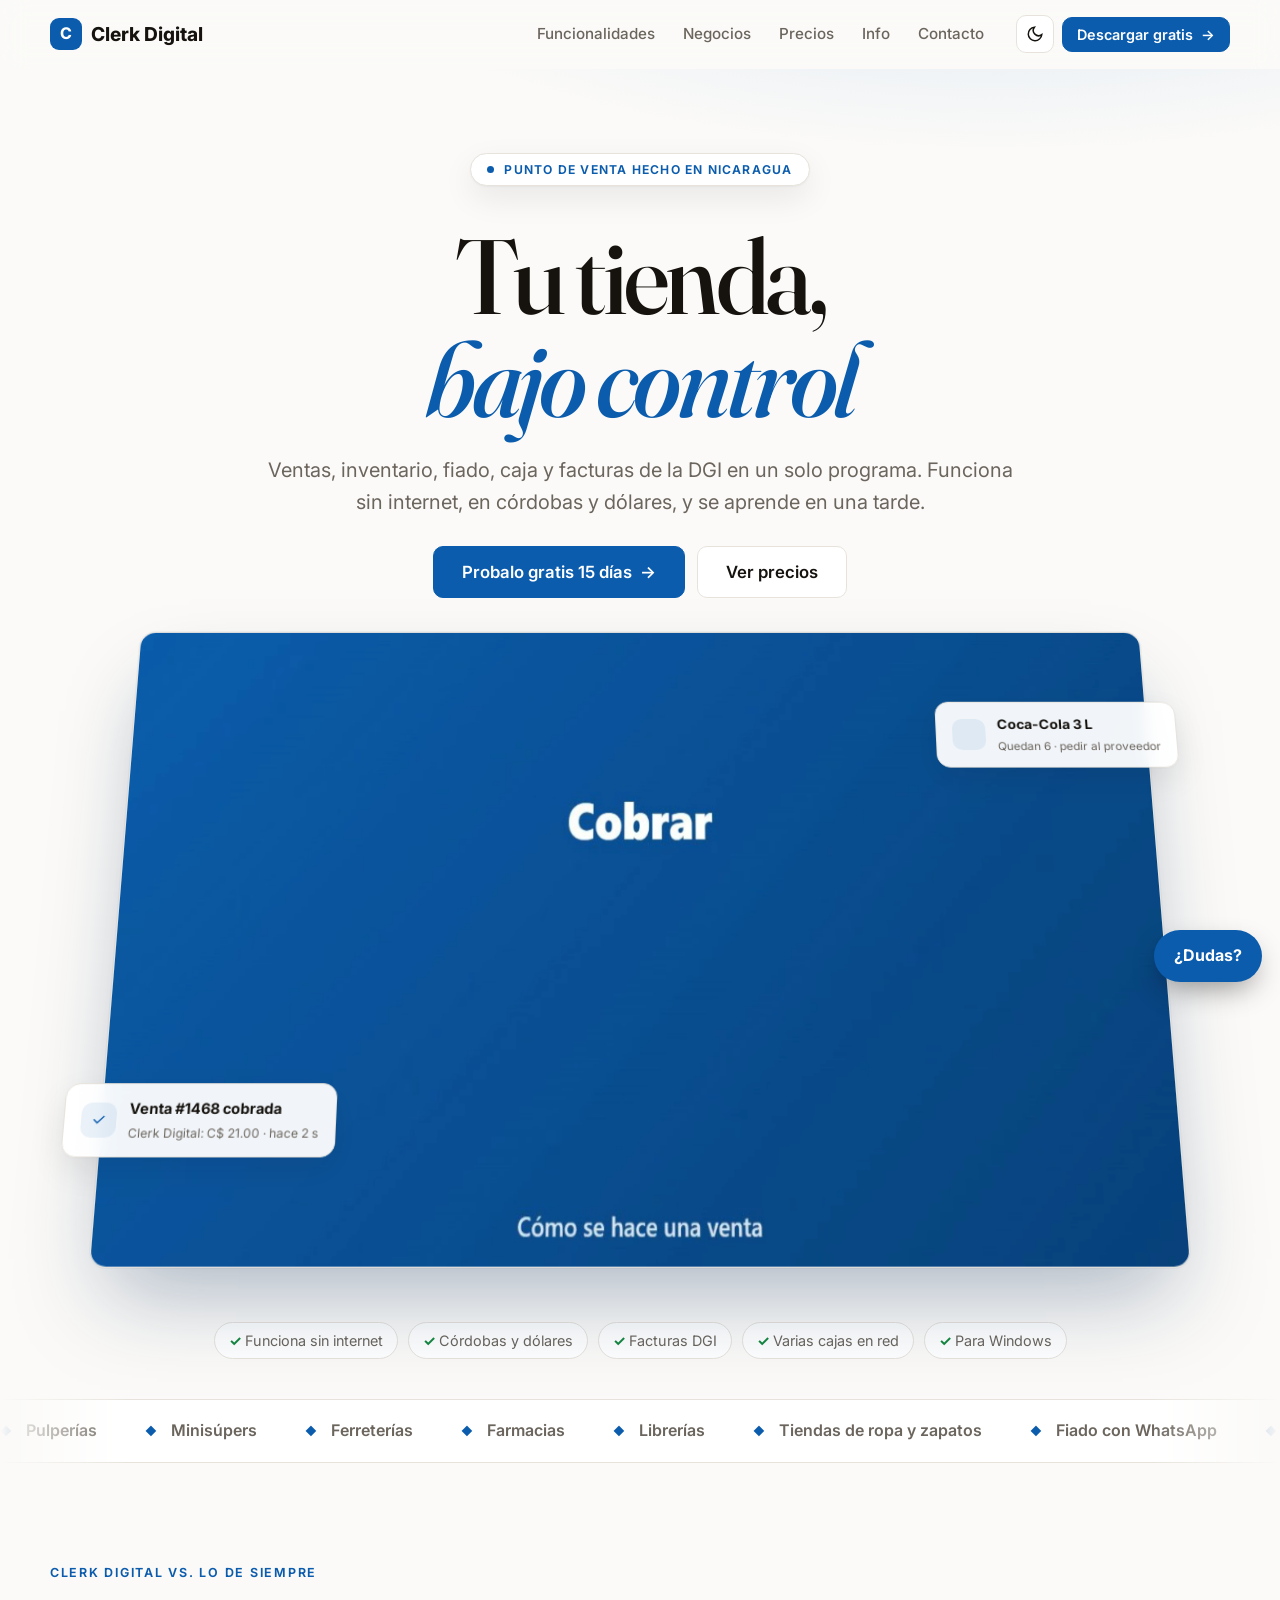
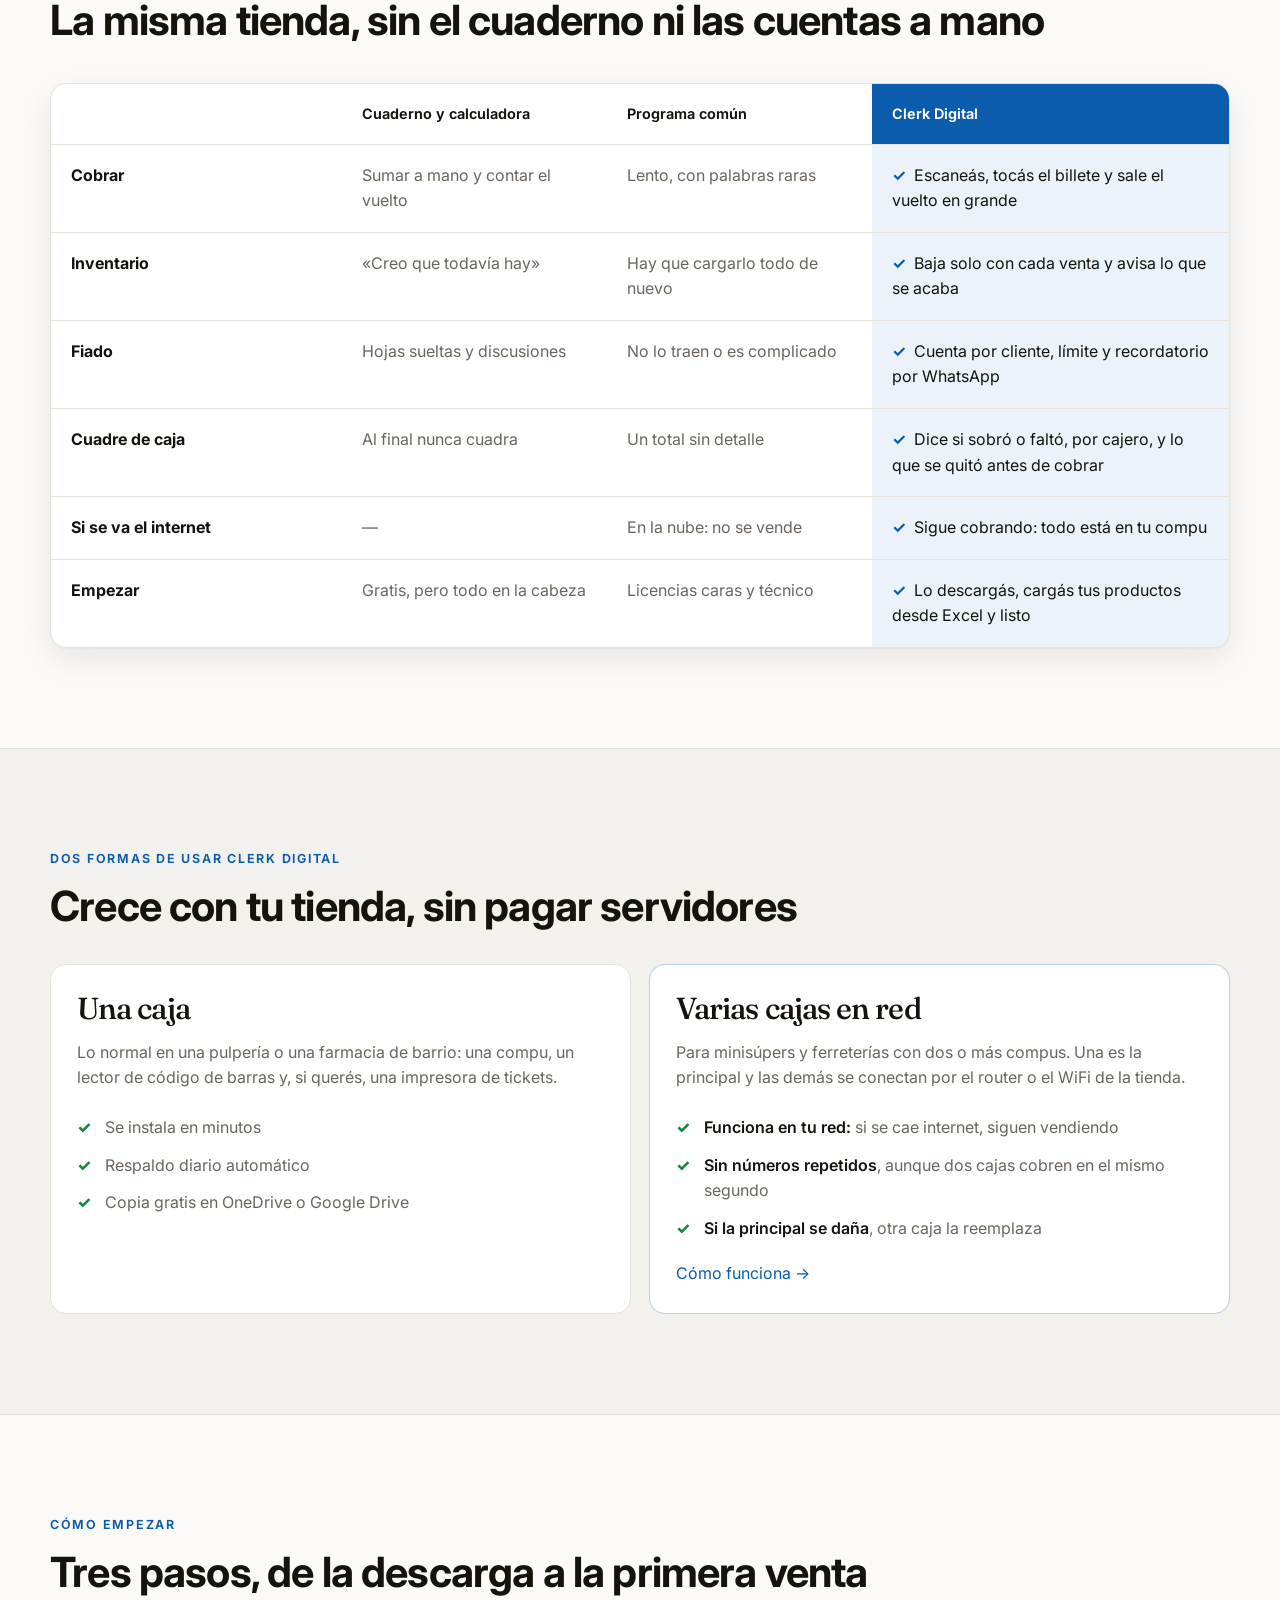
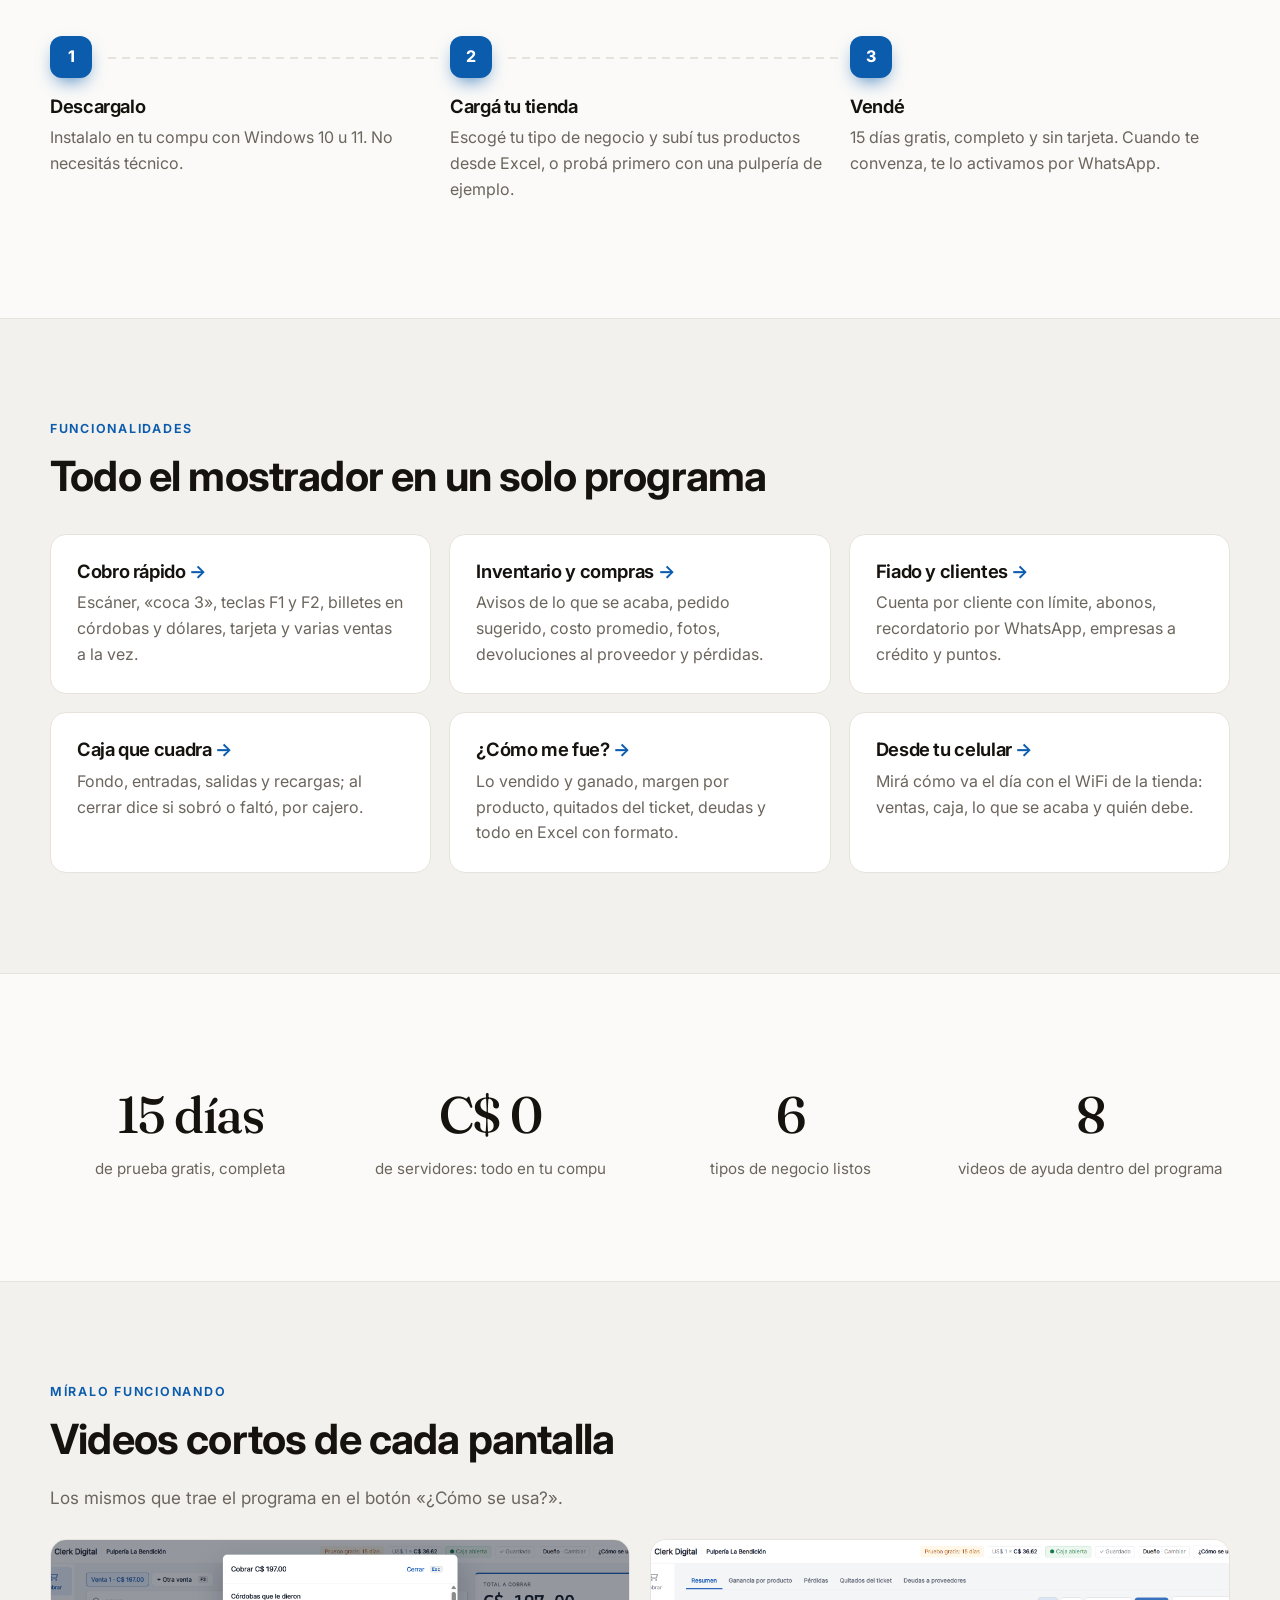
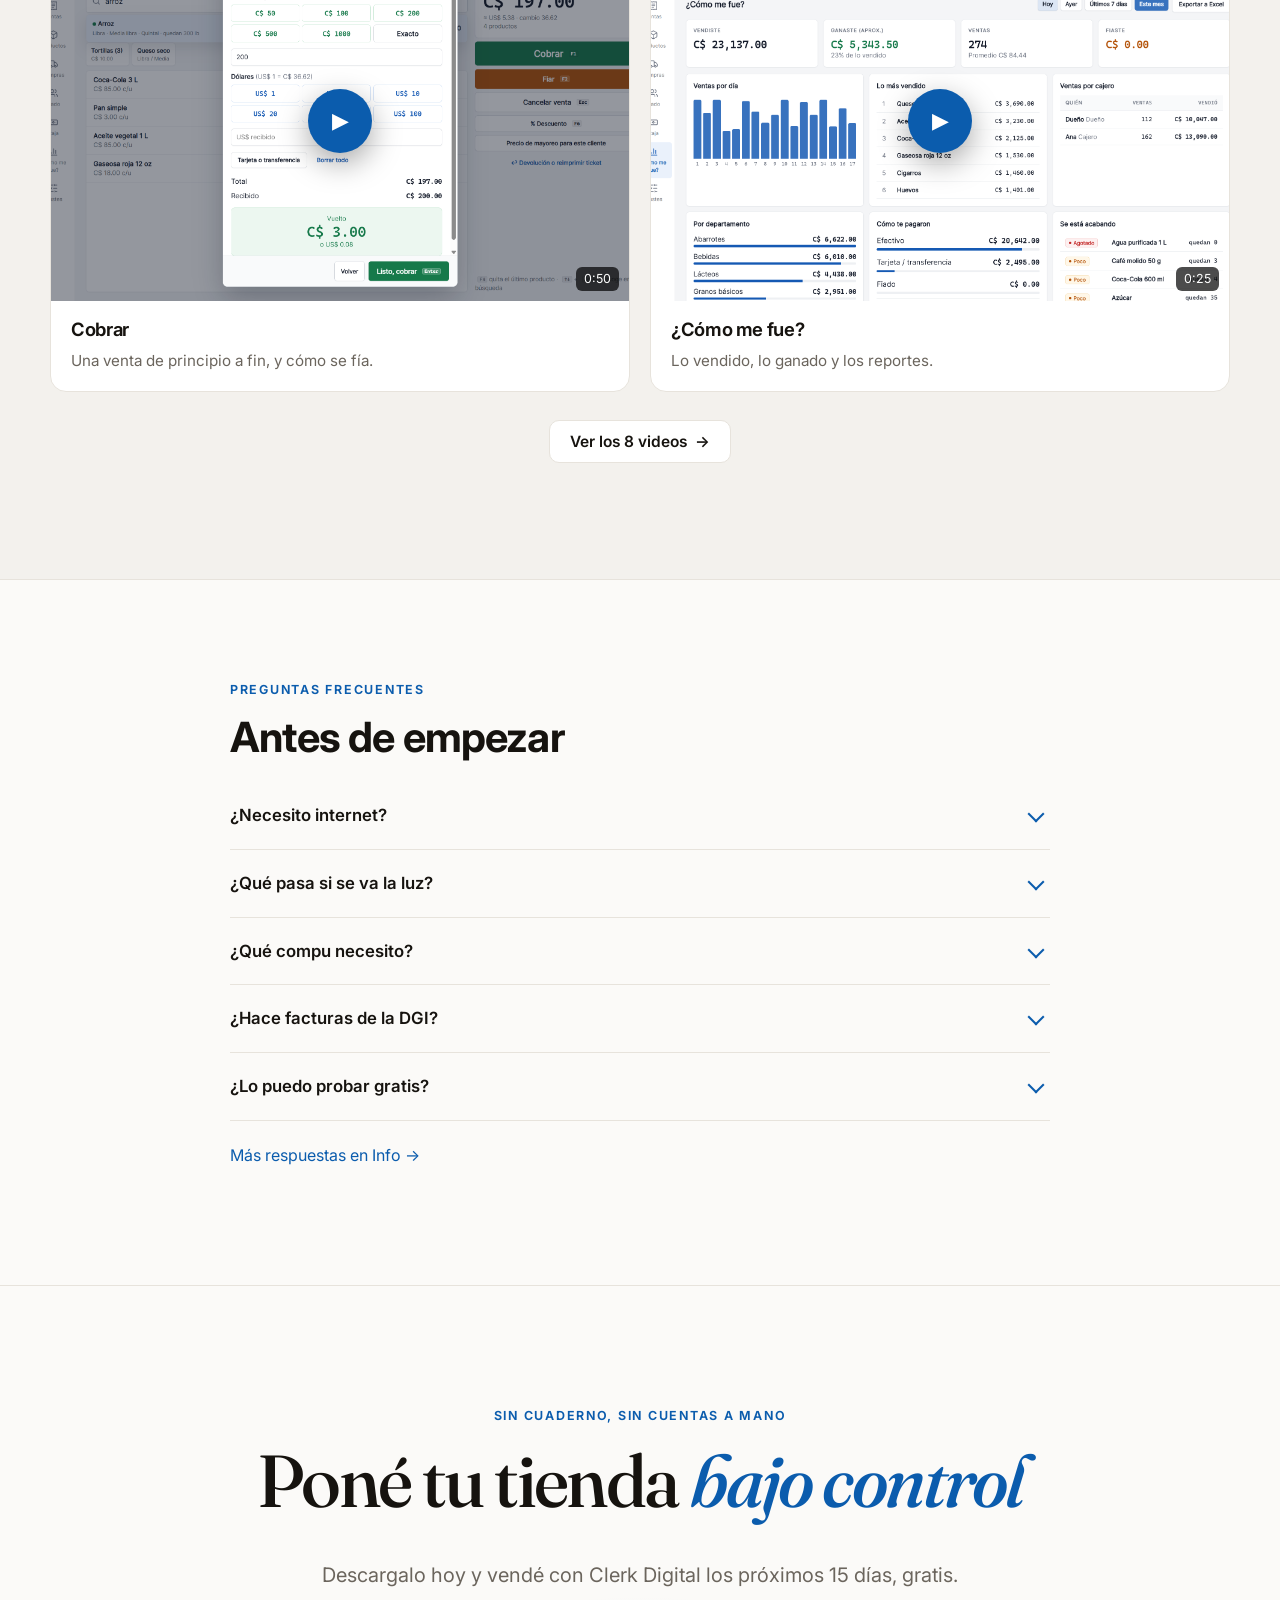
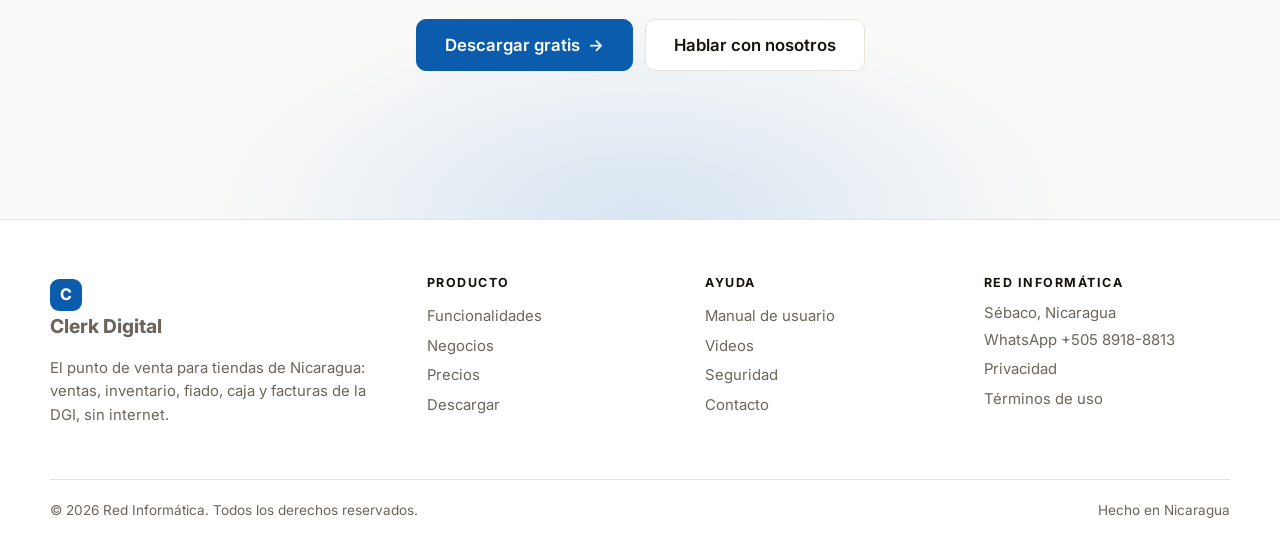
==== commit a3a732ad: "Clerk Digital: nombre nuevo, capturas del diseño nuevo y videos con voz y música Co-Authored-By: Cla" ====
--- a/index.html
+++ b/index.html
@@ -3,11 +3,11 @@
 <head>
 <meta charset="utf-8">
 <meta name="viewport" content="width=device-width, initial-scale=1">
-<title>Vuelto · El punto de venta para tiendas de Nicaragua</title>
+<title>Clerk Digital · El punto de venta para tiendas de Nicaragua</title>
 <meta name="description" content="Cobrá rápido, controlá tu inventario, el fiado, la caja y las facturas de la DGI. Funciona sin internet, en córdobas y dólares. Probalo gratis 15 días.">
 <meta name="theme-color" content="#0b5cad">
 <meta property="og:type" content="website">
-<meta property="og:title" content="Vuelto · El punto de venta para tiendas de Nicaragua">
+<meta property="og:title" content="Clerk Digital · El punto de venta para tiendas de Nicaragua">
 <meta property="og:description" content="Cobrá rápido, controlá tu inventario, el fiado, la caja y las facturas de la DGI. Funciona sin internet, en córdobas y dólares. Probalo gratis 15 días.">
 <meta property="og:image" content="img/cobrar.png">
 <meta property="og:locale" content="es_NI">
@@ -23,7 +23,7 @@
 <div class="progreso" aria-hidden="true"></div>
 <header class="barra">
   <div class="contenedor barra-in">
-    <a class="marca" href="" aria-label="Vuelto, inicio"><span>V</span>Vuelto</a>
+    <a class="marca" href="" aria-label="Clerk Digital, inicio"><span>C</span>Clerk Digital</a>
     <nav class="menu" aria-label="Principal">
       <a href="funciones/">Funcionalidades</a>
       <a href="negocios/">Negocios</a>
@@ -55,10 +55,10 @@
     </div>
     <div class="escena aparece" style="--retraso:.7s">
       <div class="pantalla-3d">
-        <div class="marco"><video src="videos/cobrar.webm" poster="img/capturas/06-cobrar-venta.png" autoplay muted loop playsinline aria-label="Video: cómo se cobra una venta en Vuelto"></video></div>
-        <div class="aviso aviso-1"><span class="ico">✓</span><div><b>Venta #1468 cobrada</b><small>Vuelto: C$ 21.00 · hace 2 s</small></div></div>
-        <div class="aviso aviso-2"><span class="ico">📦</span><div><b>Coca-Cola 3 L</b><small>Quedan 6 · pedir al proveedor</small></div></div>
-        <div class="aviso aviso-3"><span class="ico">💵</span><div><b>Doña Marta abonó C$ 200</b><small>Le quedan C$ 650 de fiado</small></div></div>
+        <div class="marco"><video src="videos/cobrar.webm" poster="img/capturas/06-cobrar-venta.png" autoplay muted loop playsinline aria-label="Video: cómo se cobra una venta en Clerk Digital"></video></div>
+        <div class="aviso aviso-1"><span class="ico">✓</span><div><b>Venta #1468 cobrada</b><small>Clerk Digital: C$ 21.00 · hace 2 s</small></div></div>
+        <div class="aviso aviso-2"><span class="ico"></span><div><b>Coca-Cola 3 L</b><small>Quedan 6 · pedir al proveedor</small></div></div>
+        <div class="aviso aviso-3"><span class="ico"></span><div><b>Doña Marta abonó C$ 200</b><small>Le quedan C$ 650 de fiado</small></div></div>
       </div>
     </div>
     <ul class="chips aparece"><li>Funciona sin internet</li><li>Córdobas y dólares</li><li>Facturas DGI</li><li>Varias cajas en red</li><li>Para Windows</li></ul>
@@ -72,10 +72,10 @@
 
 <section class="seccion">
   <div class="contenedor">
-    <p class="ceja aparece">Vuelto vs. lo de siempre</p>
+    <p class="ceja aparece">Clerk Digital vs. lo de siempre</p>
     <h2 class="aparece">La misma tienda, sin el cuaderno ni las cuentas a mano</h2>
     <div class="tabla-vs aparece" role="table" aria-label="Comparación">
-      <div class="fila cabeza" role="row"><span role="columnheader"></span><span role="columnheader">Cuaderno y calculadora</span><span role="columnheader">Programa común</span><span role="columnheader" class="nuestra">Vuelto</span></div>
+      <div class="fila cabeza" role="row"><span role="columnheader"></span><span role="columnheader">Cuaderno y calculadora</span><span role="columnheader">Programa común</span><span role="columnheader" class="nuestra">Clerk Digital</span></div>
       <div class="fila" role="row"><b role="rowheader">Cobrar</b><span role="cell">Sumar a mano y contar el vuelto</span><span role="cell">Lento, con palabras raras</span><span role="cell" class="nuestra">Escaneás, tocás el billete y sale el vuelto en grande</span></div>
       <div class="fila" role="row"><b role="rowheader">Inventario</b><span role="cell">«Creo que todavía hay»</span><span role="cell">Hay que cargarlo todo de nuevo</span><span role="cell" class="nuestra">Baja solo con cada venta y avisa lo que se acaba</span></div>
       <div class="fila" role="row"><b role="rowheader">Fiado</b><span role="cell">Hojas sueltas y discusiones</span><span role="cell">No lo traen o es complicado</span><span role="cell" class="nuestra">Cuenta por cliente, límite y recordatorio por WhatsApp</span></div>
@@ -88,12 +88,12 @@
 
 <section class="seccion tinte borde">
   <div class="contenedor">
-    <p class="ceja aparece">Dos formas de usar Vuelto</p>
+    <p class="ceja aparece">Dos formas de usar Clerk Digital</p>
     <h2 class="aparece">Crece con tu tienda, sin pagar servidores</h2>
     <div class="rejilla dos" data-escalonar style="margin-top:34px">
-      <article class="tarjeta"><div class="icono">🖥</div><h3 class="titulo-serif" style="font-size:1.9rem">Una caja</h3><p>Lo normal en una pulpería o una farmacia de barrio: una compu, un lector de código de barras y, si querés, una impresora de tickets.</p>
+      <article class="tarjeta"><h3 class="titulo-serif" style="font-size:1.9rem">Una caja</h3><p>Lo normal en una pulpería o una farmacia de barrio: una compu, un lector de código de barras y, si querés, una impresora de tickets.</p>
         <ul class="checks"><li>Se instala en minutos</li><li>Respaldo diario automático</li><li>Copia gratis en OneDrive o Google Drive</li></ul></article>
-      <article class="tarjeta" style="border-color:var(--acento-borde)"><div class="icono">🔗</div><h3 class="titulo-serif" style="font-size:1.9rem">Varias cajas en red</h3><p>Para minisúpers y ferreterías con dos o más compus. Una es la principal y las demás se conectan por el router o el WiFi de la tienda.</p>
+      <article class="tarjeta" style="border-color:var(--acento-borde)"><h3 class="titulo-serif" style="font-size:1.9rem">Varias cajas en red</h3><p>Para minisúpers y ferreterías con dos o más compus. Una es la principal y las demás se conectan por el router o el WiFi de la tienda.</p>
         <ul class="checks"><li><b>Funciona en tu red:</b> si se cae internet, siguen vendiendo</li><li><b>Sin números repetidos</b>, aunque dos cajas cobren en el mismo segundo</li><li><b>Si la principal se daña</b>, otra caja la reemplaza</li></ul>
         <p style="margin-top:14px"><a href="info/varias-cajas/">Cómo funciona →</a></p></article>
     </div>
@@ -117,12 +117,12 @@
     <p class="ceja aparece">Funcionalidades</p>
     <h2 class="aparece">Todo el mostrador en un solo programa</h2>
     <div class="rejilla" data-escalonar style="margin-top:34px">
-      <a class="tarjeta enlace-tarjeta" href="funciones/#cobrar"><div class="icono">🛒</div><h3>Cobro rápido</h3><p>Escáner, «coca 3», teclas F1 y F2, billetes en córdobas y dólares, tarjeta y varias ventas a la vez.</p></a>
-      <a class="tarjeta enlace-tarjeta" href="funciones/#inventario"><div class="icono">📦</div><h3>Inventario y compras</h3><p>Avisos de lo que se acaba, pedido sugerido, costo promedio, fotos, devoluciones al proveedor y pérdidas.</p></a>
-      <a class="tarjeta enlace-tarjeta" href="funciones/#fiado"><div class="icono">📒</div><h3>Fiado y clientes</h3><p>Cuenta por cliente con límite, abonos, recordatorio por WhatsApp, empresas a crédito y puntos.</p></a>
-      <a class="tarjeta enlace-tarjeta" href="funciones/#caja"><div class="icono">💵</div><h3>Caja que cuadra</h3><p>Fondo, entradas, salidas y recargas; al cerrar dice si sobró o faltó, por cajero.</p></a>
-      <a class="tarjeta enlace-tarjeta" href="funciones/#reportes"><div class="icono">📊</div><h3>¿Cómo me fue?</h3><p>Lo vendido y ganado, margen por producto, quitados del ticket, deudas y todo en Excel con formato.</p></a>
-      <a class="tarjeta enlace-tarjeta" href="funciones/#celular"><div class="icono">📱</div><h3>Desde tu celular</h3><p>Mirá cómo va el día con el WiFi de la tienda: ventas, caja, lo que se acaba y quién debe.</p></a>
+      <a class="tarjeta enlace-tarjeta" href="funciones/#cobrar"><h3>Cobro rápido</h3><p>Escáner, «coca 3», teclas F1 y F2, billetes en córdobas y dólares, tarjeta y varias ventas a la vez.</p></a>
+      <a class="tarjeta enlace-tarjeta" href="funciones/#inventario"><h3>Inventario y compras</h3><p>Avisos de lo que se acaba, pedido sugerido, costo promedio, fotos, devoluciones al proveedor y pérdidas.</p></a>
+      <a class="tarjeta enlace-tarjeta" href="funciones/#fiado"><h3>Fiado y clientes</h3><p>Cuenta por cliente con límite, abonos, recordatorio por WhatsApp, empresas a crédito y puntos.</p></a>
+      <a class="tarjeta enlace-tarjeta" href="funciones/#caja"><h3>Caja que cuadra</h3><p>Fondo, entradas, salidas y recargas; al cerrar dice si sobró o faltó, por cajero.</p></a>
+      <a class="tarjeta enlace-tarjeta" href="funciones/#reportes"><h3>¿Cómo me fue?</h3><p>Lo vendido y ganado, margen por producto, quitados del ticket, deudas y todo en Excel con formato.</p></a>
+      <a class="tarjeta enlace-tarjeta" href="funciones/#celular"><h3>Desde tu celular</h3><p>Mirá cómo va el día con el WiFi de la tienda: ventas, caja, lo que se acaba y quién debe.</p></a>
     </div>
   </div>
 </section>
@@ -155,7 +155,7 @@
   <div class="angosto">
     <p class="ceja aparece">Preguntas frecuentes</p>
     <h2 class="aparece">Antes de empezar</h2>
-    <details class="pregunta"><summary>¿Necesito internet?</summary><div class="respuesta"><p>No. Vuelto trabaja en tu compu y guarda todo ahí. Internet solo se usa para WhatsApp, las actualizaciones y, si querés, el respaldo en OneDrive o Google Drive.</p></div></details>
+    <details class="pregunta"><summary>¿Necesito internet?</summary><div class="respuesta"><p>No. Clerk Digital trabaja en tu compu y guarda todo ahí. Internet solo se usa para WhatsApp, las actualizaciones y, si querés, el respaldo en OneDrive o Google Drive.</p></div></details>
     <details class="pregunta"><summary>¿Qué pasa si se va la luz?</summary><div class="respuesta"><p>Cada venta se guarda en el momento en que la cobrás. Cuando vuelve la luz, todo está como lo dejaste.</p></div></details>
     <details class="pregunta"><summary>¿Qué compu necesito?</summary><div class="respuesta"><p>Una compu con Windows 10 u 11; no hace falta que sea nueva. Para cobrar más rápido, un lector de código de barras USB, que funciona sin configurar nada.</p></div></details>
     <details class="pregunta"><summary>¿Hace facturas de la DGI?</summary><div class="respuesta"><p>Sí: numeración consecutiva, IVA desglosado, original y copia, y notas de crédito. Necesitás tu número de autorización de la DGI. <a href="info/dgi/">Más detalles</a>.</p></div></details>
@@ -168,7 +168,7 @@
   <div class="contenedor">
     <p class="ceja aparece">Sin cuaderno, sin cuentas a mano</p>
     <h2 class="grande aparece">Poné tu tienda <em>bajo control</em></h2>
-    <p class="bajada aparece">Descargalo hoy y vendé con Vuelto los próximos 15 días, gratis.</p>
+    <p class="bajada aparece">Descargalo hoy y vendé con Clerk Digital los próximos 15 días, gratis.</p>
     <div class="acciones centro aparece">
       <a class="boton boton-grande" href="info/descargas/">Descargar gratis <span class="flecha">→</span></a>
       <a class="boton boton-claro boton-grande" href="contacto/">Hablar con nosotros</a>
@@ -182,17 +182,17 @@
   <div class="contenedor">
     <div class="pie-in">
       <div>
-        <a class="marca" href=""><span>V</span>Vuelto</a>
+        <a class="marca" href=""><span>C</span>Clerk Digital</a>
         <p style="margin-top:12px">El punto de venta para tiendas de Nicaragua: ventas, inventario, fiado, caja y facturas de la DGI, sin internet.</p>
       </div>
       <div><h4>Producto</h4><a href="funciones/">Funcionalidades</a><a href="negocios/">Negocios</a><a href="precios/">Precios</a><a href="info/descargas/">Descargar</a></div>
       <div><h4>Ayuda</h4><a href="info/manual/">Manual de usuario</a><a href="info/videos/">Videos</a><a href="info/seguridad/">Seguridad</a><a href="contacto/">Contacto</a></div>
       <div><h4>Red Informática</h4><span>Sébaco, Nicaragua</span><a href="https://wa.me/50589188813" rel="noopener" target="_blank">WhatsApp +505 8918-8813</a><a href="legal/privacidad/">Privacidad</a><a href="legal/terminos/">Términos de uso</a></div>
     </div>
-    <div class="derechos"><span>© 2026 Red Informática. Todos los derechos reservados.</span><span>Hecho en Nicaragua 🇳🇮</span></div>
+    <div class="derechos"><span>© 2026 Red Informática. Todos los derechos reservados.</span><span>Hecho en Nicaragua</span></div>
   </div>
 </footer>
-<a class="dudas" href="contacto/">💬 ¿Dudas?</a>
+<a class="dudas" href="contacto/">¿Dudas?</a>
 <script src="sitio.js" defer></script>
 </body>
 </html>
--- a/estilos.css
+++ b/estilos.css
@@ -182,8 +182,8 @@
 .plan { position: relative; display: flex; flex-direction: column; text-align: left; }
 .plan.destacada { border: 2px solid var(--acento); box-shadow: 0 30px 60px -30px var(--acento); }
 .plan .sello { position: absolute; top: -13px; left: 26px; background: var(--acento); color: #fff; font-size: .75rem; font-weight: 700; border-radius: 999px; padding: 3px 12px; }
-.precio { display: flex; align-items: baseline; gap: 8px; margin: 6px 0 4px; }
-.precio b { font-family: var(--serif); font-weight: 500; font-size: 3rem; letter-spacing: -.03em; transition: opacity .25s; }
+.precio { display: flex; flex-wrap: wrap; align-items: baseline; gap: 0 8px; margin: 6px 0 4px; }
+.precio b { font-family: var(--serif); font-weight: 500; font-size: clamp(2.3rem, 4vw, 3rem); white-space: nowrap; letter-spacing: -.03em; transition: opacity .25s; }
 .precio span { color: var(--suave); }
 .plan .checks { flex: 1; margin-bottom: 20px; }
 .tabla { width: 100%; border-collapse: collapse; background: var(--fondo-2); border: 1px solid var(--borde); border-radius: var(--radio); overflow: hidden; }
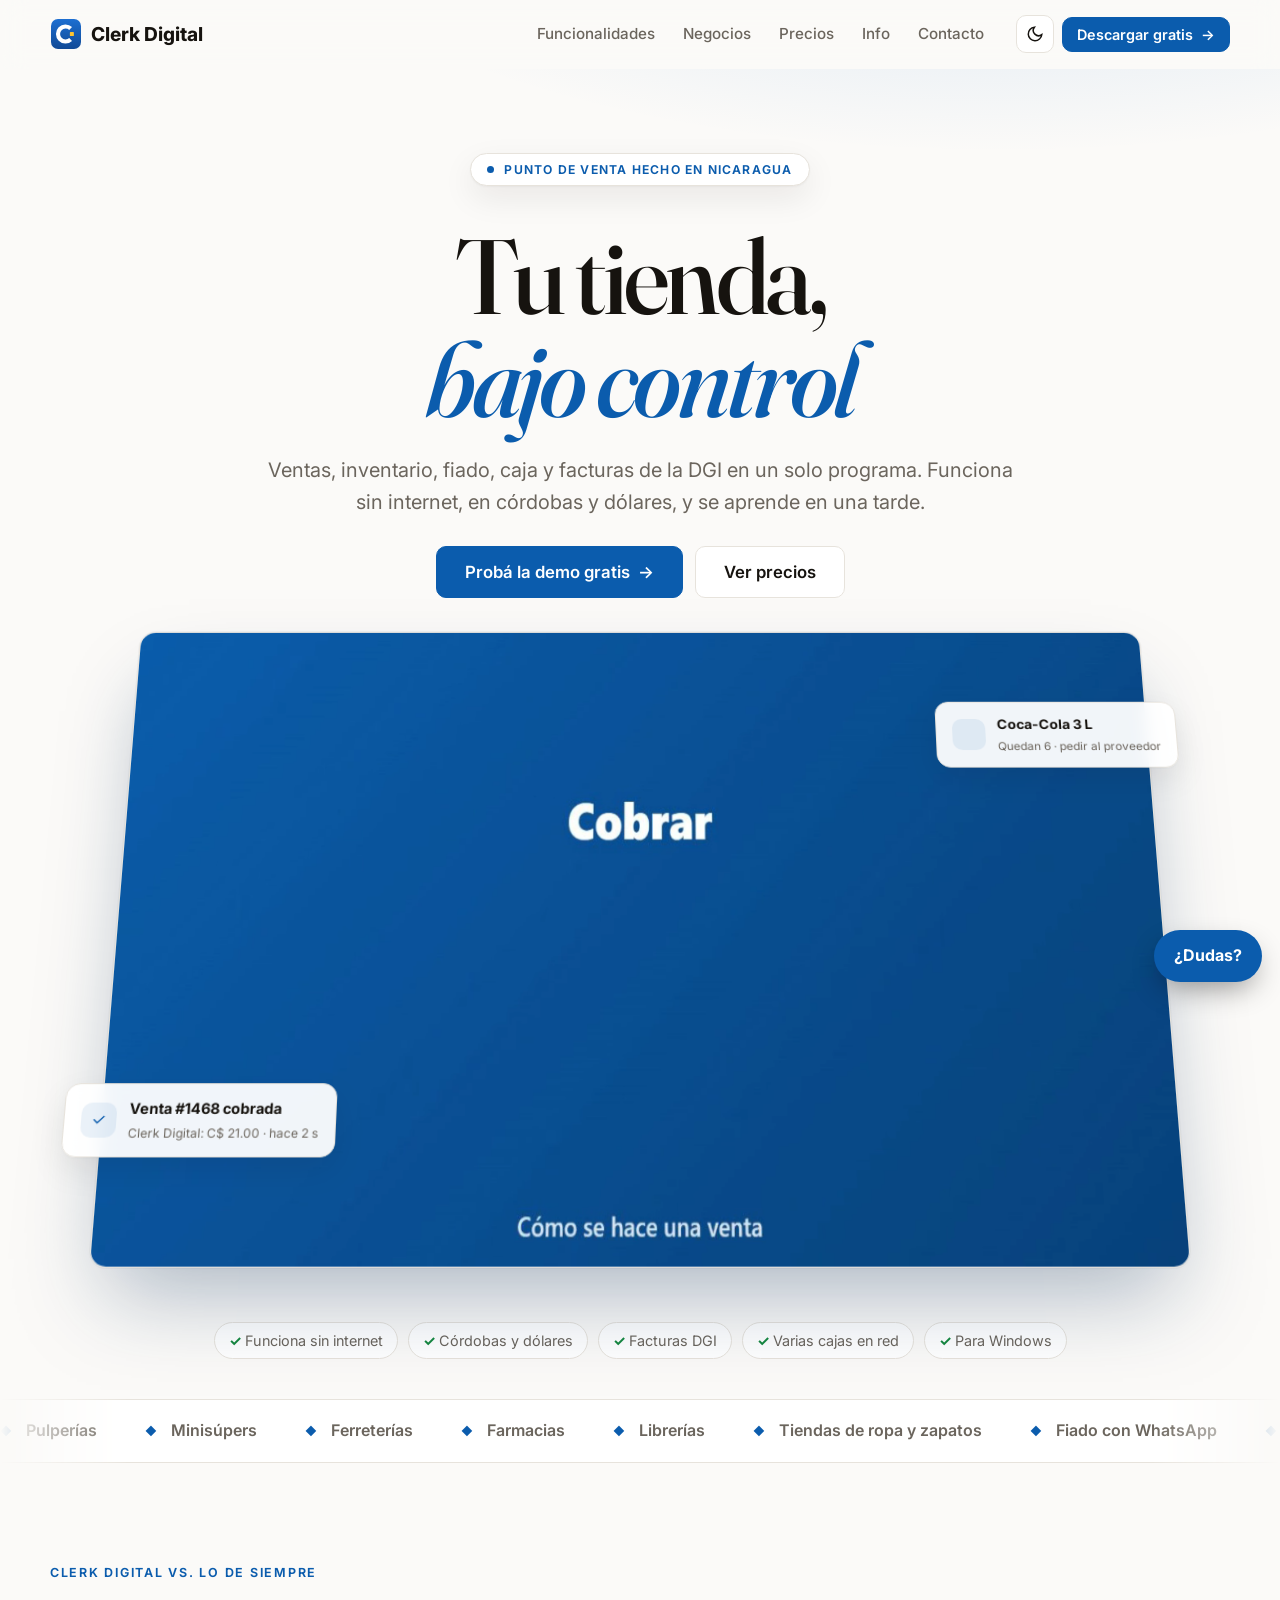
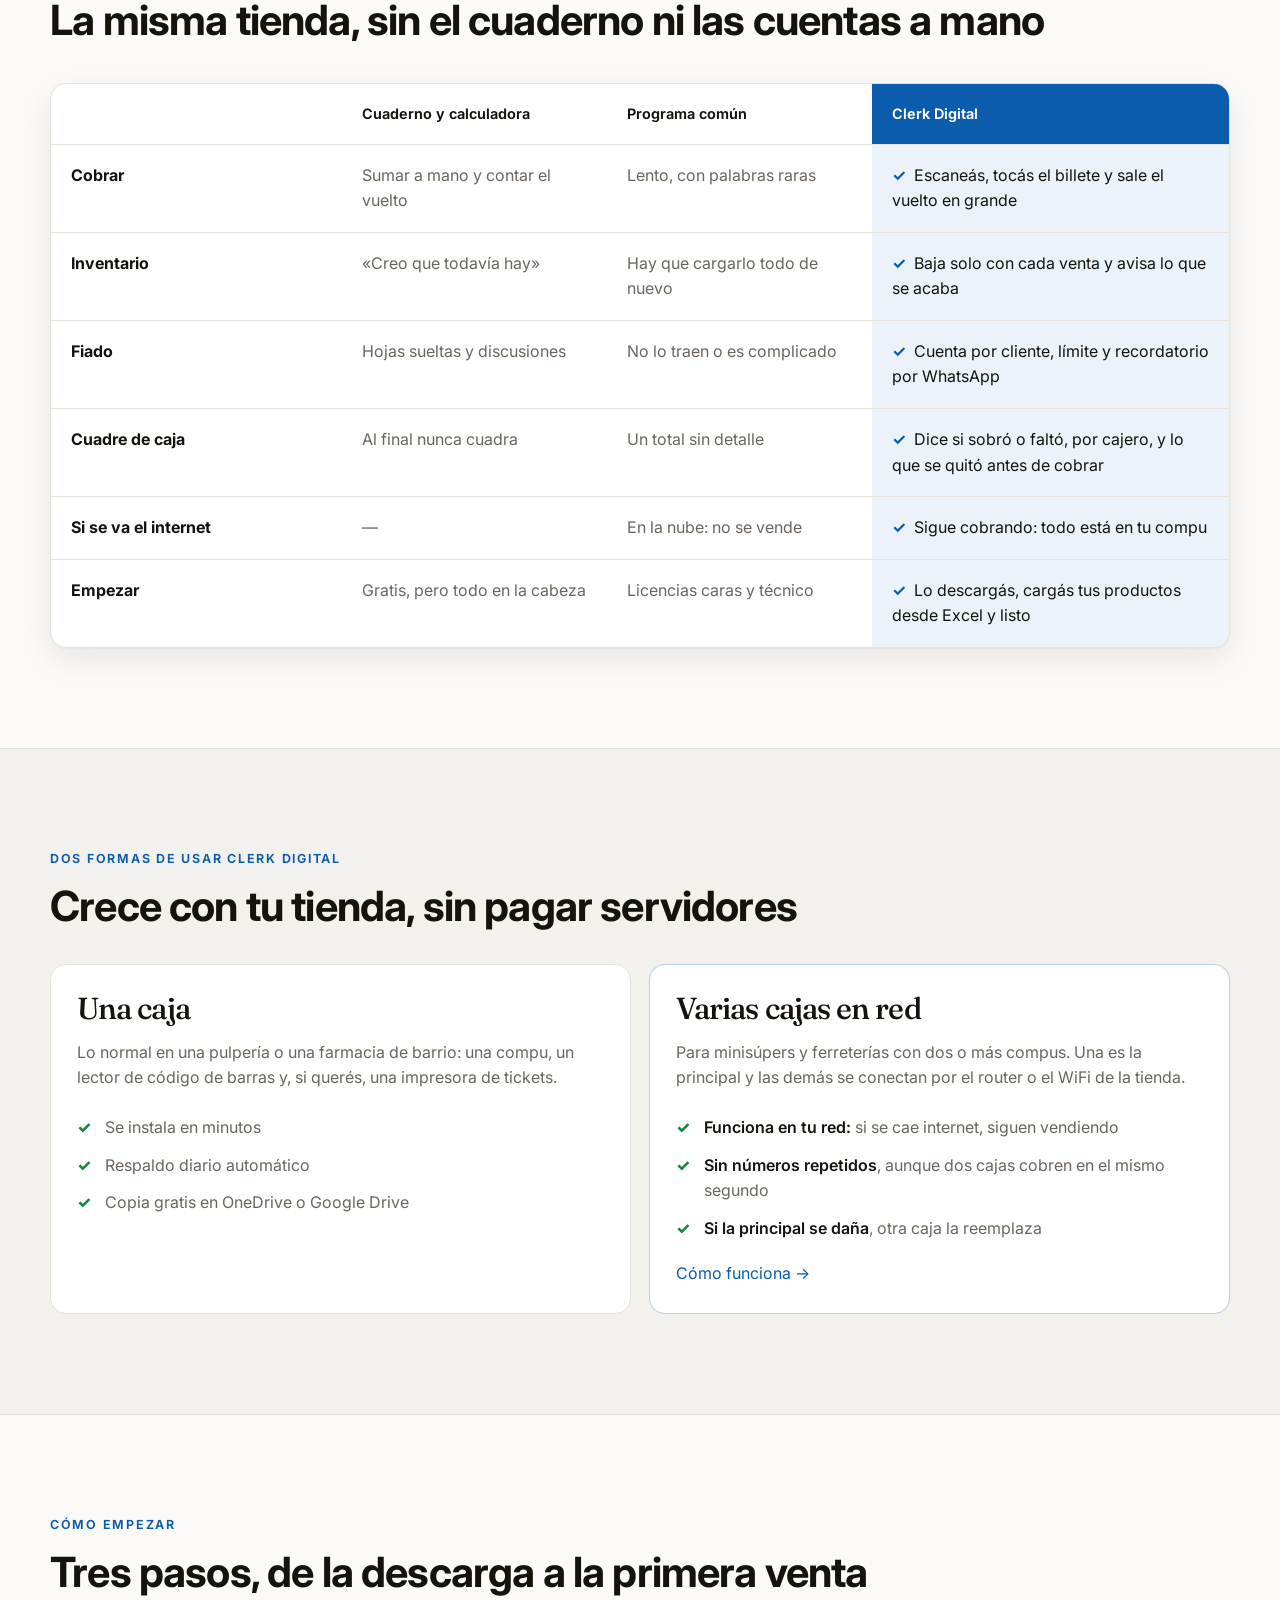
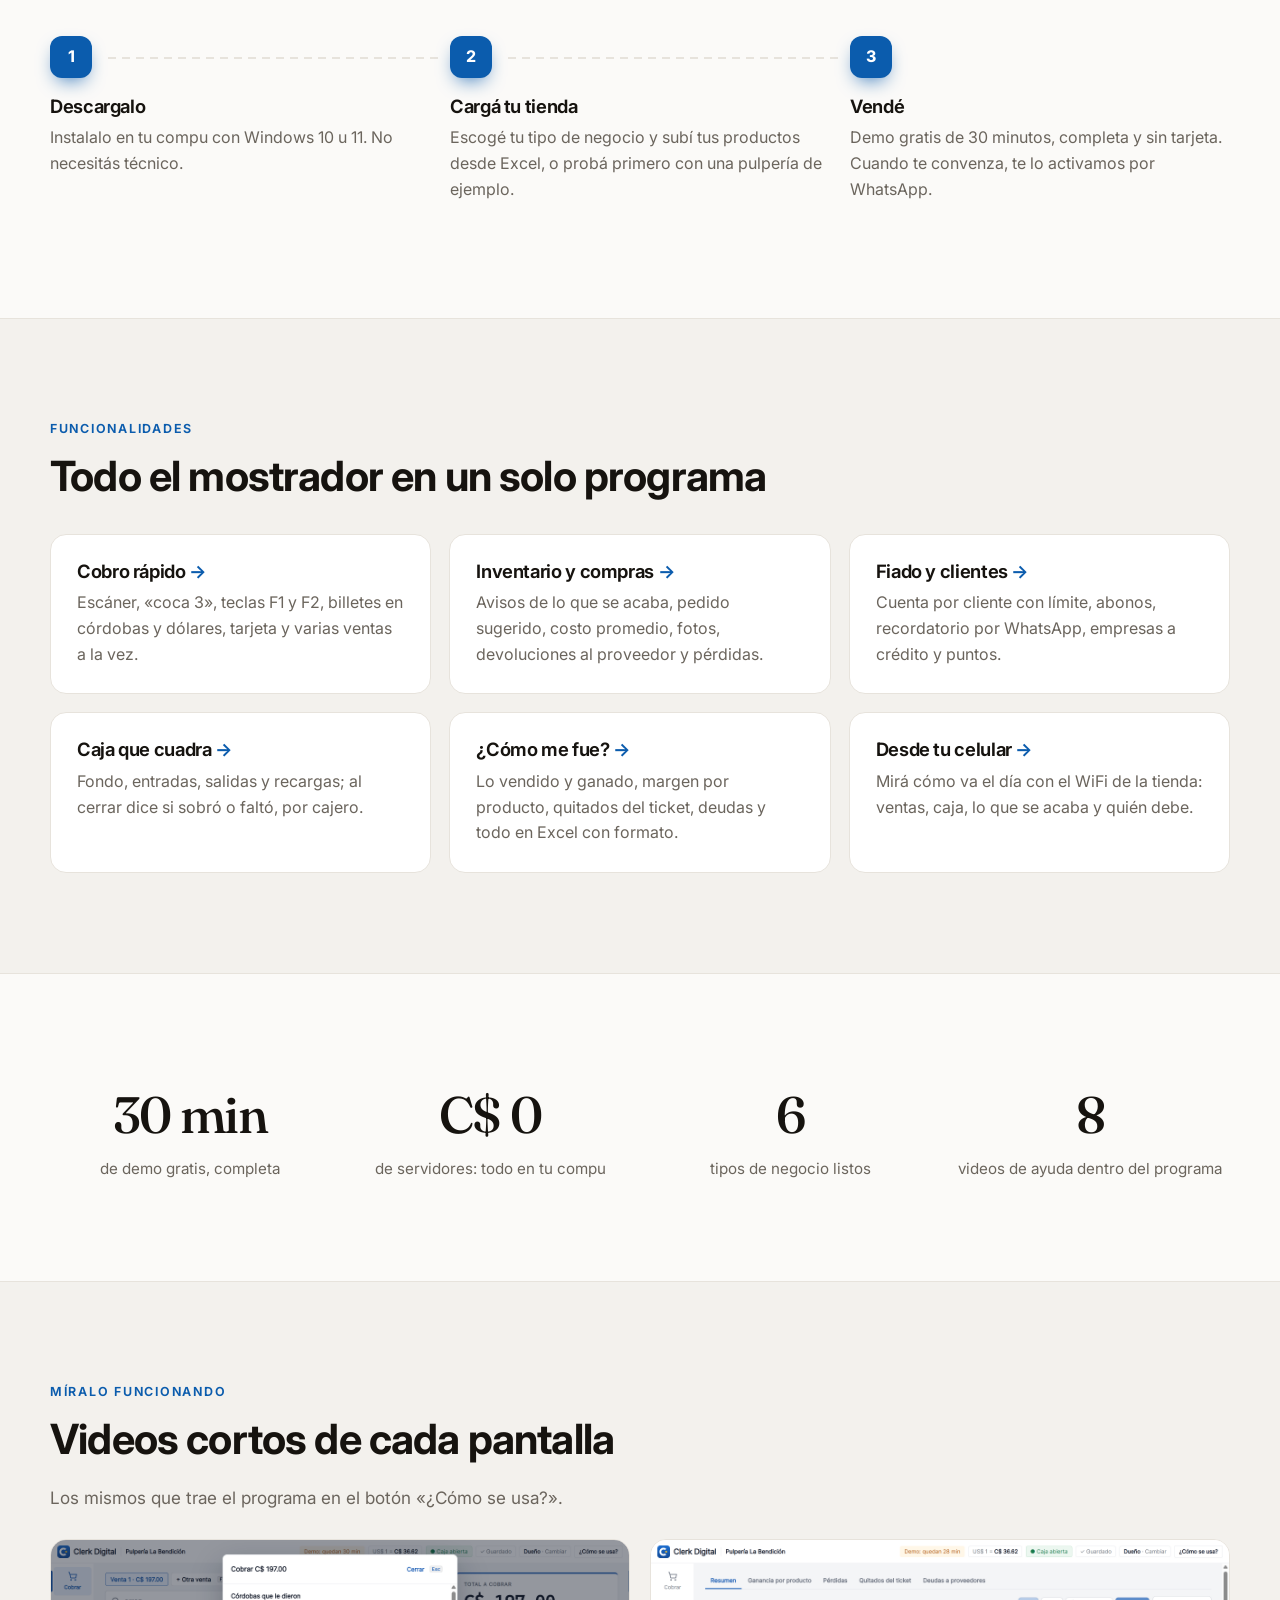
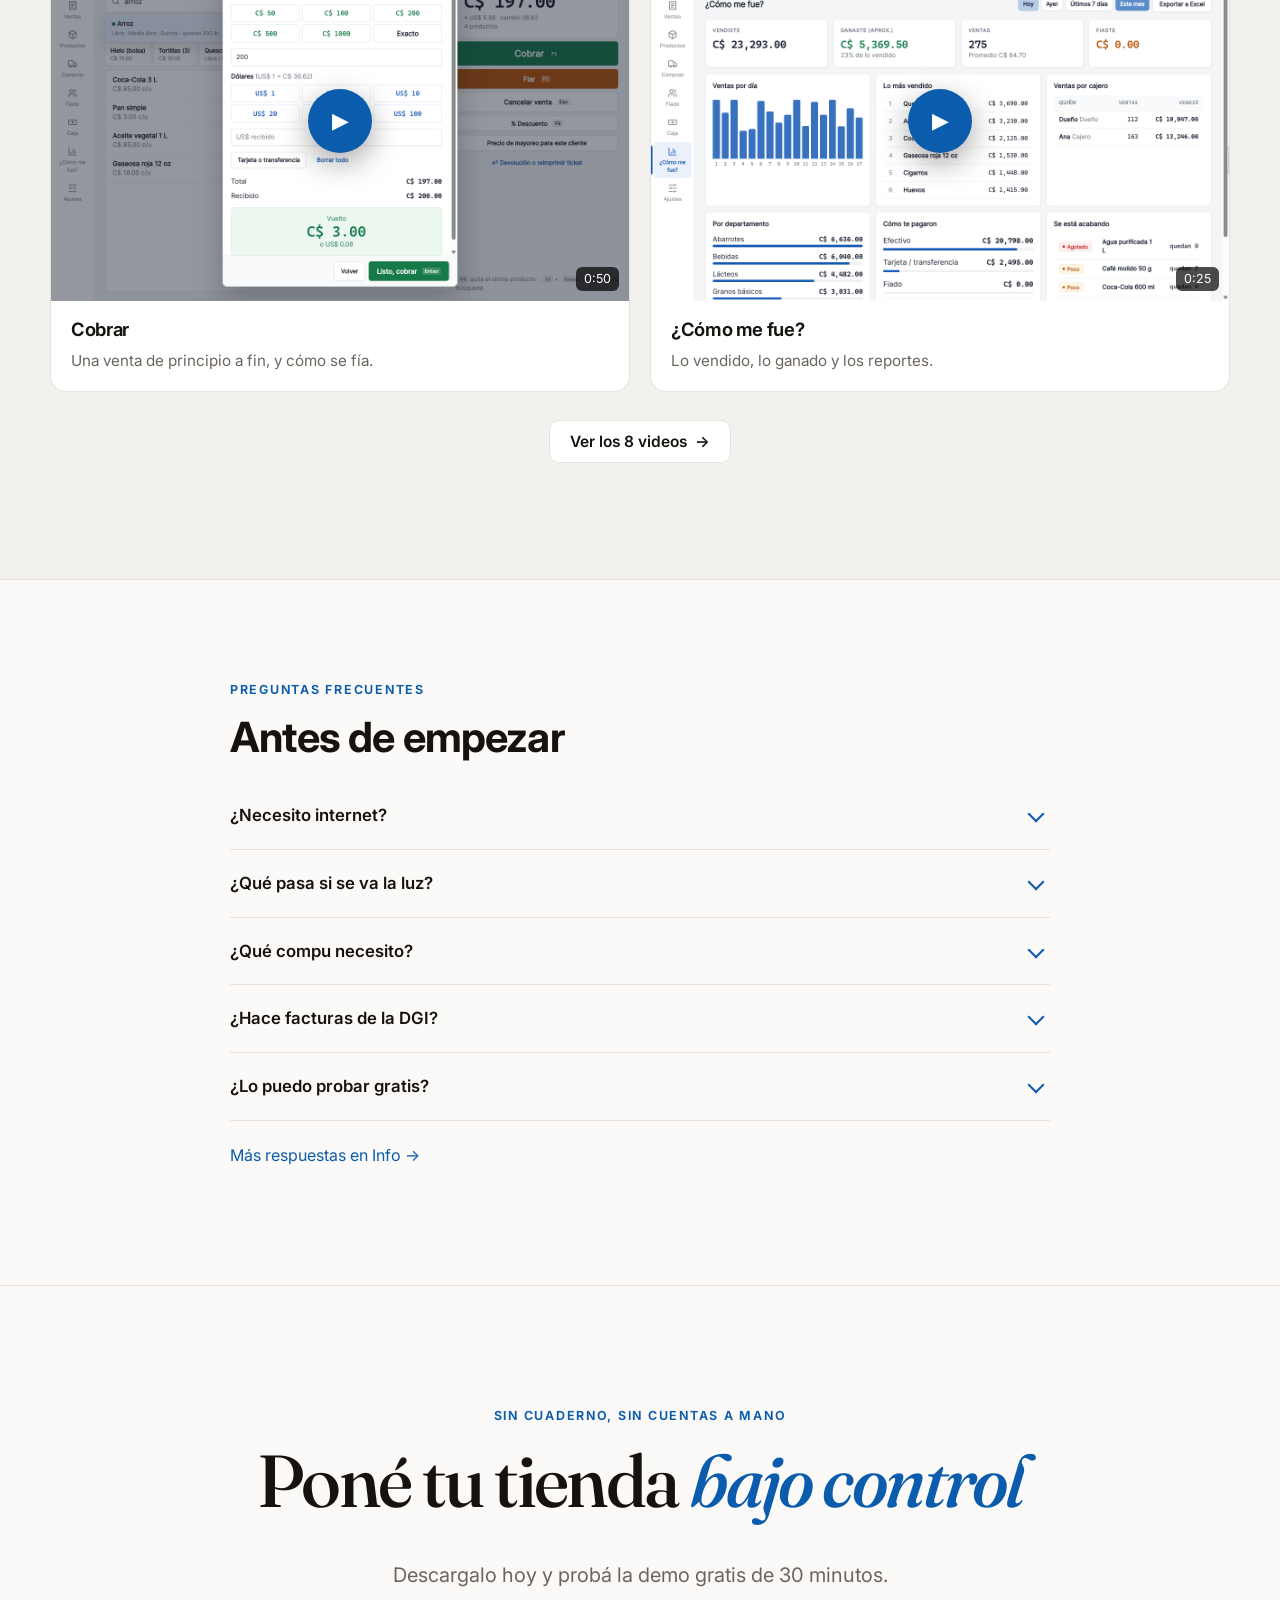
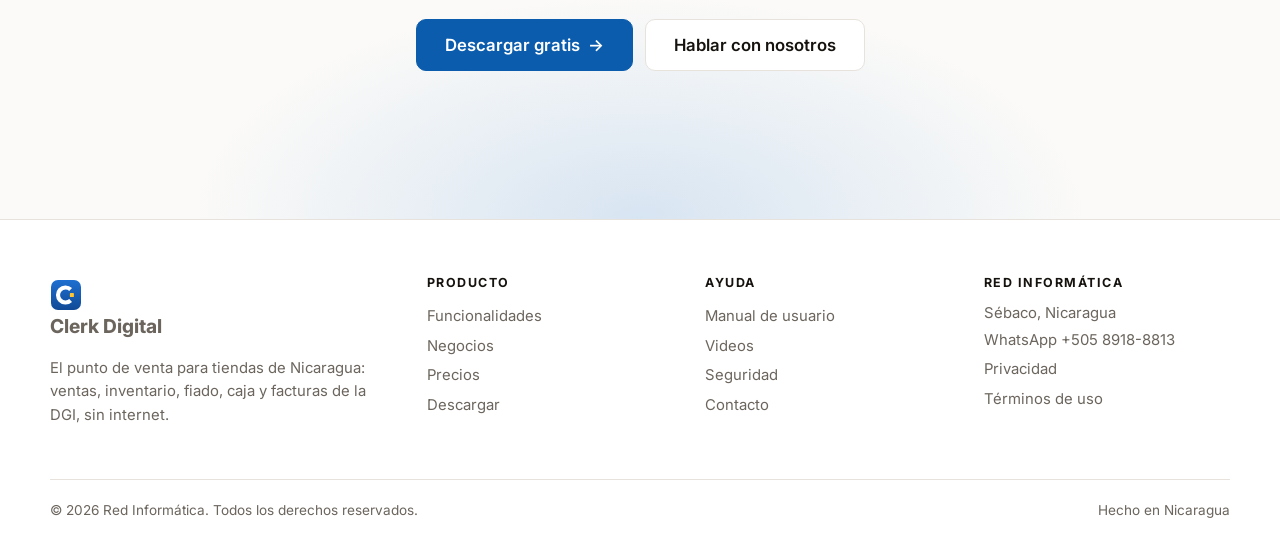
==== commit 4b3bb541: "Logo nuevo, demo de 30 minutos y capturas en alta definición Co-Authored-By: Claude Opus 5.5 <norepl" ====
--- a/index.html
+++ b/index.html
@@ -4,11 +4,11 @@
 <meta charset="utf-8">
 <meta name="viewport" content="width=device-width, initial-scale=1">
 <title>Clerk Digital · El punto de venta para tiendas de Nicaragua</title>
-<meta name="description" content="Cobrá rápido, controlá tu inventario, el fiado, la caja y las facturas de la DGI. Funciona sin internet, en córdobas y dólares. Probalo gratis 15 días.">
+<meta name="description" content="Cobrá rápido, controlá tu inventario, el fiado, la caja y las facturas de la DGI. Funciona sin internet, en córdobas y dólares. Probalo con la demo gratis de 30 minutos.">
 <meta name="theme-color" content="#0b5cad">
 <meta property="og:type" content="website">
 <meta property="og:title" content="Clerk Digital · El punto de venta para tiendas de Nicaragua">
-<meta property="og:description" content="Cobrá rápido, controlá tu inventario, el fiado, la caja y las facturas de la DGI. Funciona sin internet, en córdobas y dólares. Probalo gratis 15 días.">
+<meta property="og:description" content="Cobrá rápido, controlá tu inventario, el fiado, la caja y las facturas de la DGI. Funciona sin internet, en córdobas y dólares. Probalo con la demo gratis de 30 minutos.">
 <meta property="og:image" content="img/cobrar.png">
 <meta property="og:locale" content="es_NI">
 <link rel="icon" type="image/png" href="img/icono.png">
@@ -23,7 +23,7 @@
 <div class="progreso" aria-hidden="true"></div>
 <header class="barra">
   <div class="contenedor barra-in">
-    <a class="marca" href="" aria-label="Clerk Digital, inicio"><span>C</span>Clerk Digital</a>
+    <a class="marca" href="" aria-label="Clerk Digital, inicio"><img src="img/logo.svg" alt="" width="32" height="32">Clerk Digital</a>
     <nav class="menu" aria-label="Principal">
       <a href="funciones/">Funcionalidades</a>
       <a href="negocios/">Negocios</a>
@@ -50,7 +50,7 @@
     <h1 data-letras>Tu tienda, <br><em>bajo control</em></h1>
     <p class="bajada aparece" style="--retraso:.4s">Ventas, inventario, fiado, caja y facturas de la DGI en un solo programa. Funciona sin internet, en córdobas y dólares, y se aprende en una tarde.</p>
     <div class="acciones centro aparece" style="--retraso:.55s">
-      <a class="boton boton-grande" href="info/descargas/">Probalo gratis 15 días <span class="flecha">→</span></a>
+      <a class="boton boton-grande" href="info/descargas/">Probá la demo gratis <span class="flecha">→</span></a>
       <a class="boton boton-claro boton-grande" href="precios/">Ver precios</a>
     </div>
     <div class="escena aparece" style="--retraso:.7s">
@@ -107,7 +107,7 @@
     <ol class="pasos" data-escalonar>
       <li><h3>Descargalo</h3><p>Instalalo en tu compu con Windows 10 u 11. No necesitás técnico.</p></li>
       <li><h3>Cargá tu tienda</h3><p>Escogé tu tipo de negocio y subí tus productos desde Excel, o probá primero con una pulpería de ejemplo.</p></li>
-      <li><h3>Vendé</h3><p>15 días gratis, completo y sin tarjeta. Cuando te convenza, te lo activamos por WhatsApp.</p></li>
+      <li><h3>Vendé</h3><p>Demo gratis de 30 minutos, completa y sin tarjeta. Cuando te convenza, te lo activamos por WhatsApp.</p></li>
     </ol>
   </div>
 </section>
@@ -130,7 +130,7 @@
 <section class="seccion borde">
   <div class="contenedor">
     <div class="numeros" data-escalonar>
-      <div><b data-contar="15" data-suf=" días">0</b><span>de prueba gratis, completa</span></div>
+      <div><b data-contar="30" data-suf=" min">0</b><span>de demo gratis, completa</span></div>
       <div><b data-contar="0" data-pre="C$ ">C$ 0</b><span>de servidores: todo en tu compu</span></div>
       <div><b data-contar="6">0</b><span>tipos de negocio listos</span></div>
       <div><b data-contar="8">0</b><span>videos de ayuda dentro del programa</span></div>
@@ -159,7 +159,7 @@
     <details class="pregunta"><summary>¿Qué pasa si se va la luz?</summary><div class="respuesta"><p>Cada venta se guarda en el momento en que la cobrás. Cuando vuelve la luz, todo está como lo dejaste.</p></div></details>
     <details class="pregunta"><summary>¿Qué compu necesito?</summary><div class="respuesta"><p>Una compu con Windows 10 u 11; no hace falta que sea nueva. Para cobrar más rápido, un lector de código de barras USB, que funciona sin configurar nada.</p></div></details>
     <details class="pregunta"><summary>¿Hace facturas de la DGI?</summary><div class="respuesta"><p>Sí: numeración consecutiva, IVA desglosado, original y copia, y notas de crédito. Necesitás tu número de autorización de la DGI. <a href="info/dgi/">Más detalles</a>.</p></div></details>
-    <details class="pregunta"><summary>¿Lo puedo probar gratis?</summary><div class="respuesta"><p>Sí, 15 días completos y sin tarjeta. Si te convence, te lo activamos sin reinstalar nada.</p></div></details>
+    <details class="pregunta"><summary>¿Lo puedo probar gratis?</summary><div class="respuesta"><p>Sí, con una demo de 30 minutos de uso, completa y sin tarjeta. Solo cuenta el tiempo con el programa abierto. Si te convence, te lo activamos sin reinstalar nada.</p></div></details>
     <p style="margin-top:22px"><a href="info/">Más respuestas en Info →</a></p>
   </div>
 </section>
@@ -168,7 +168,7 @@
   <div class="contenedor">
     <p class="ceja aparece">Sin cuaderno, sin cuentas a mano</p>
     <h2 class="grande aparece">Poné tu tienda <em>bajo control</em></h2>
-    <p class="bajada aparece">Descargalo hoy y vendé con Clerk Digital los próximos 15 días, gratis.</p>
+    <p class="bajada aparece">Descargalo hoy y probá la demo gratis de 30 minutos.</p>
     <div class="acciones centro aparece">
       <a class="boton boton-grande" href="info/descargas/">Descargar gratis <span class="flecha">→</span></a>
       <a class="boton boton-claro boton-grande" href="contacto/">Hablar con nosotros</a>
@@ -182,7 +182,7 @@
   <div class="contenedor">
     <div class="pie-in">
       <div>
-        <a class="marca" href=""><span>C</span>Clerk Digital</a>
+        <a class="marca" href=""><img src="img/logo.svg" alt="" width="32" height="32">Clerk Digital</a>
         <p style="margin-top:12px">El punto de venta para tiendas de Nicaragua: ventas, inventario, fiado, caja y facturas de la DGI, sin internet.</p>
       </div>
       <div><h4>Producto</h4><a href="funciones/">Funcionalidades</a><a href="negocios/">Negocios</a><a href="precios/">Precios</a><a href="info/descargas/">Descargar</a></div>
--- a/estilos.css
+++ b/estilos.css
@@ -51,8 +51,8 @@
 .barra-in { display: flex; align-items: center; gap: 20px; height: 68px; }
 .marca { display: flex; align-items: center; gap: 9px; font-weight: 750; font-size: 1.2rem; color: var(--tinta); }
 .marca:hover { text-decoration: none; }
-.marca span { display: grid; place-items: center; width: 32px; height: 32px; border-radius: 9px; background: var(--acento); color: #fff; font-size: 1rem; transition: transform .4s cubic-bezier(.3, 1.6, .5, 1); }
-.marca:hover span { transform: rotate(-8deg) scale(1.06); }
+.marca img { display: block; width: 32px; height: 32px; transition: transform .4s cubic-bezier(.3, 1.6, .5, 1); }
+.marca:hover img { transform: rotate(-8deg) scale(1.06); }
 .menu { display: flex; gap: 4px; margin-left: auto; }
 .menu a { position: relative; color: var(--suave); font-weight: 500; font-size: .95rem; padding: 8px 12px; border-radius: 8px; }
 .menu a:hover { color: var(--tinta); text-decoration: none; background: var(--tinte); }
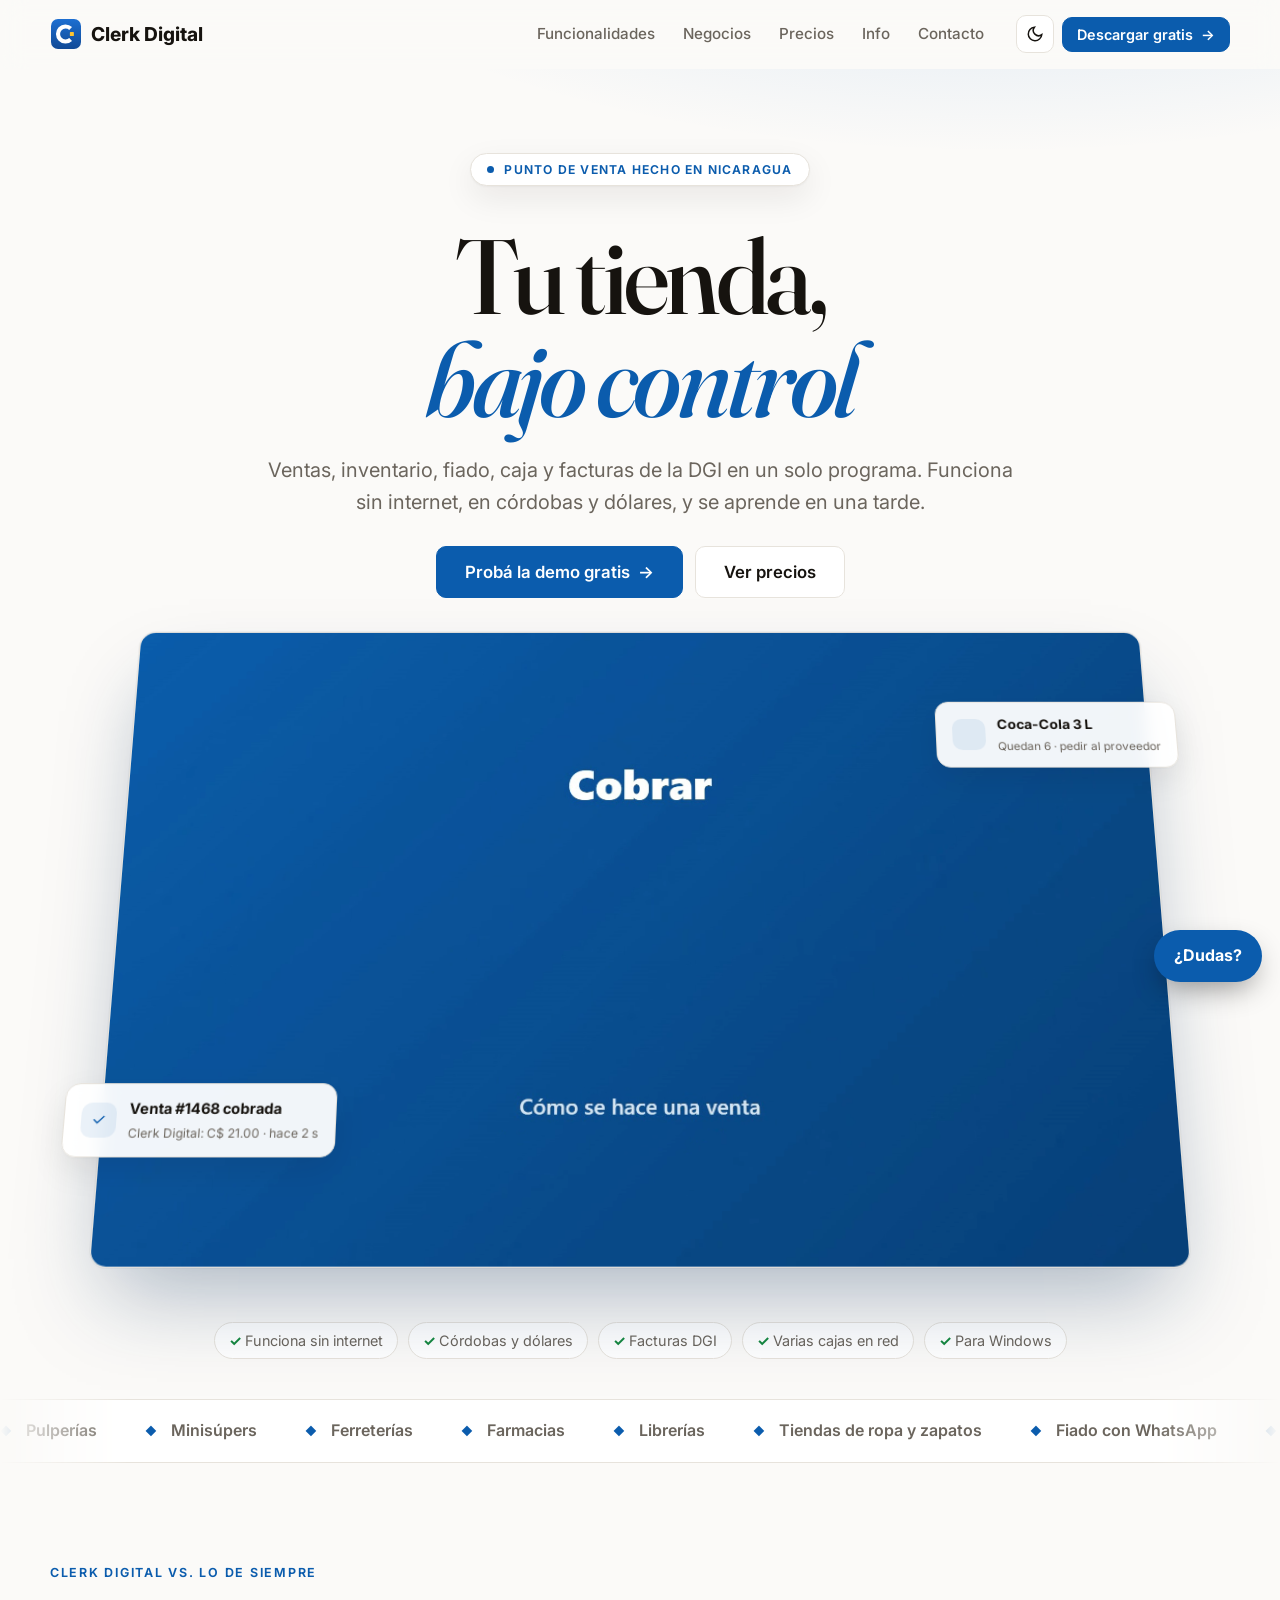
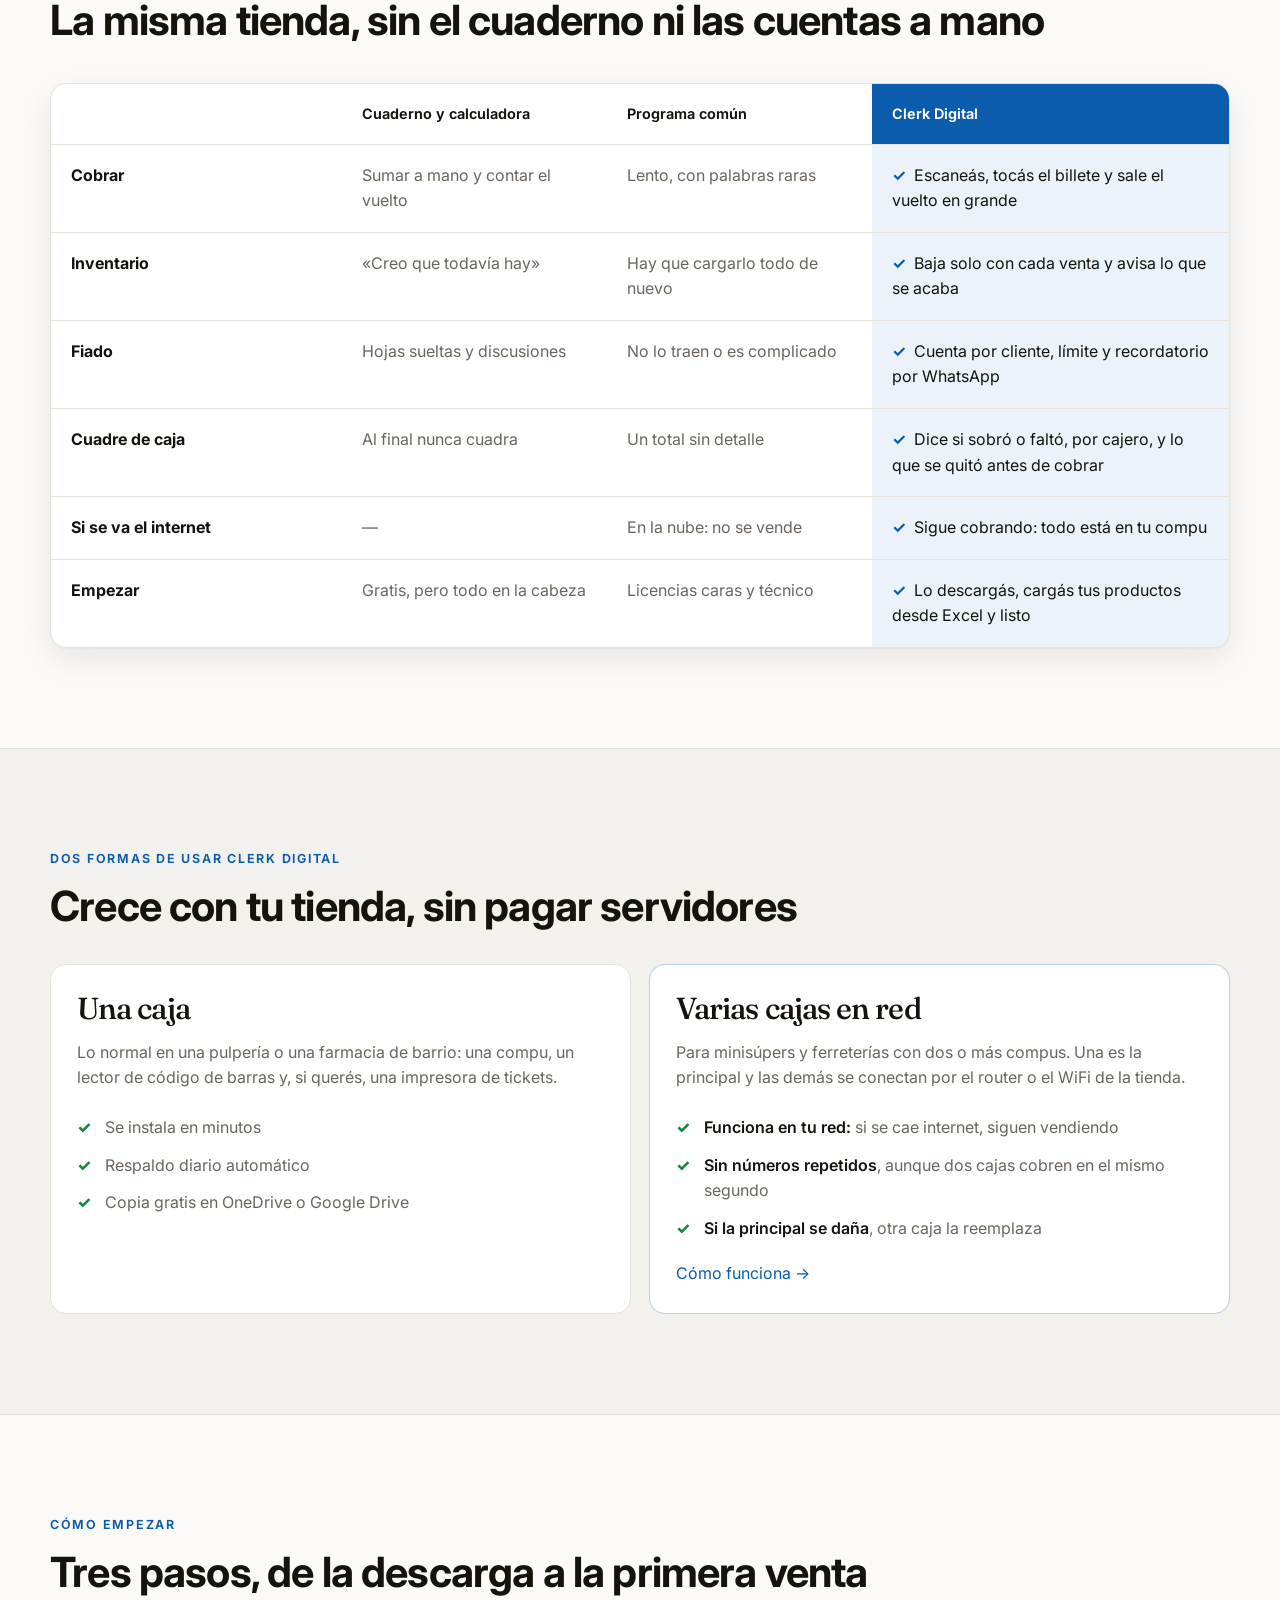
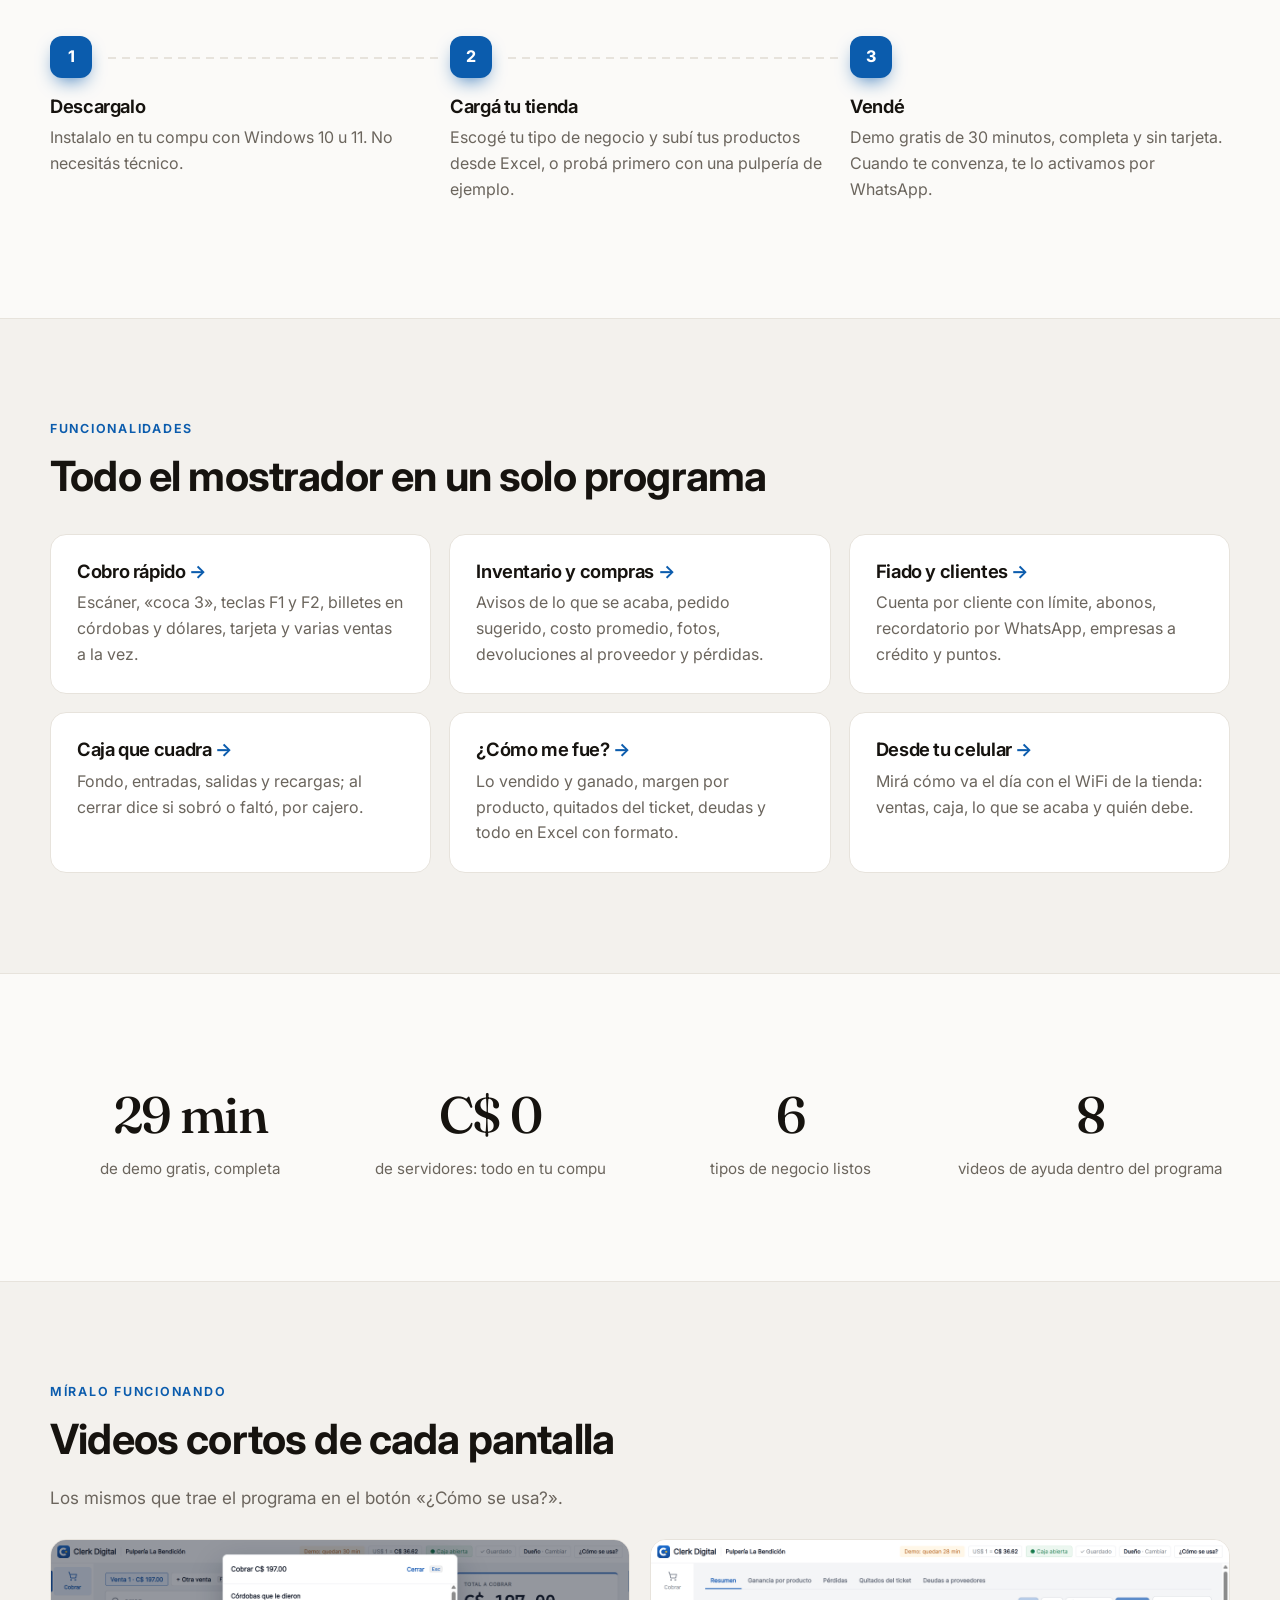
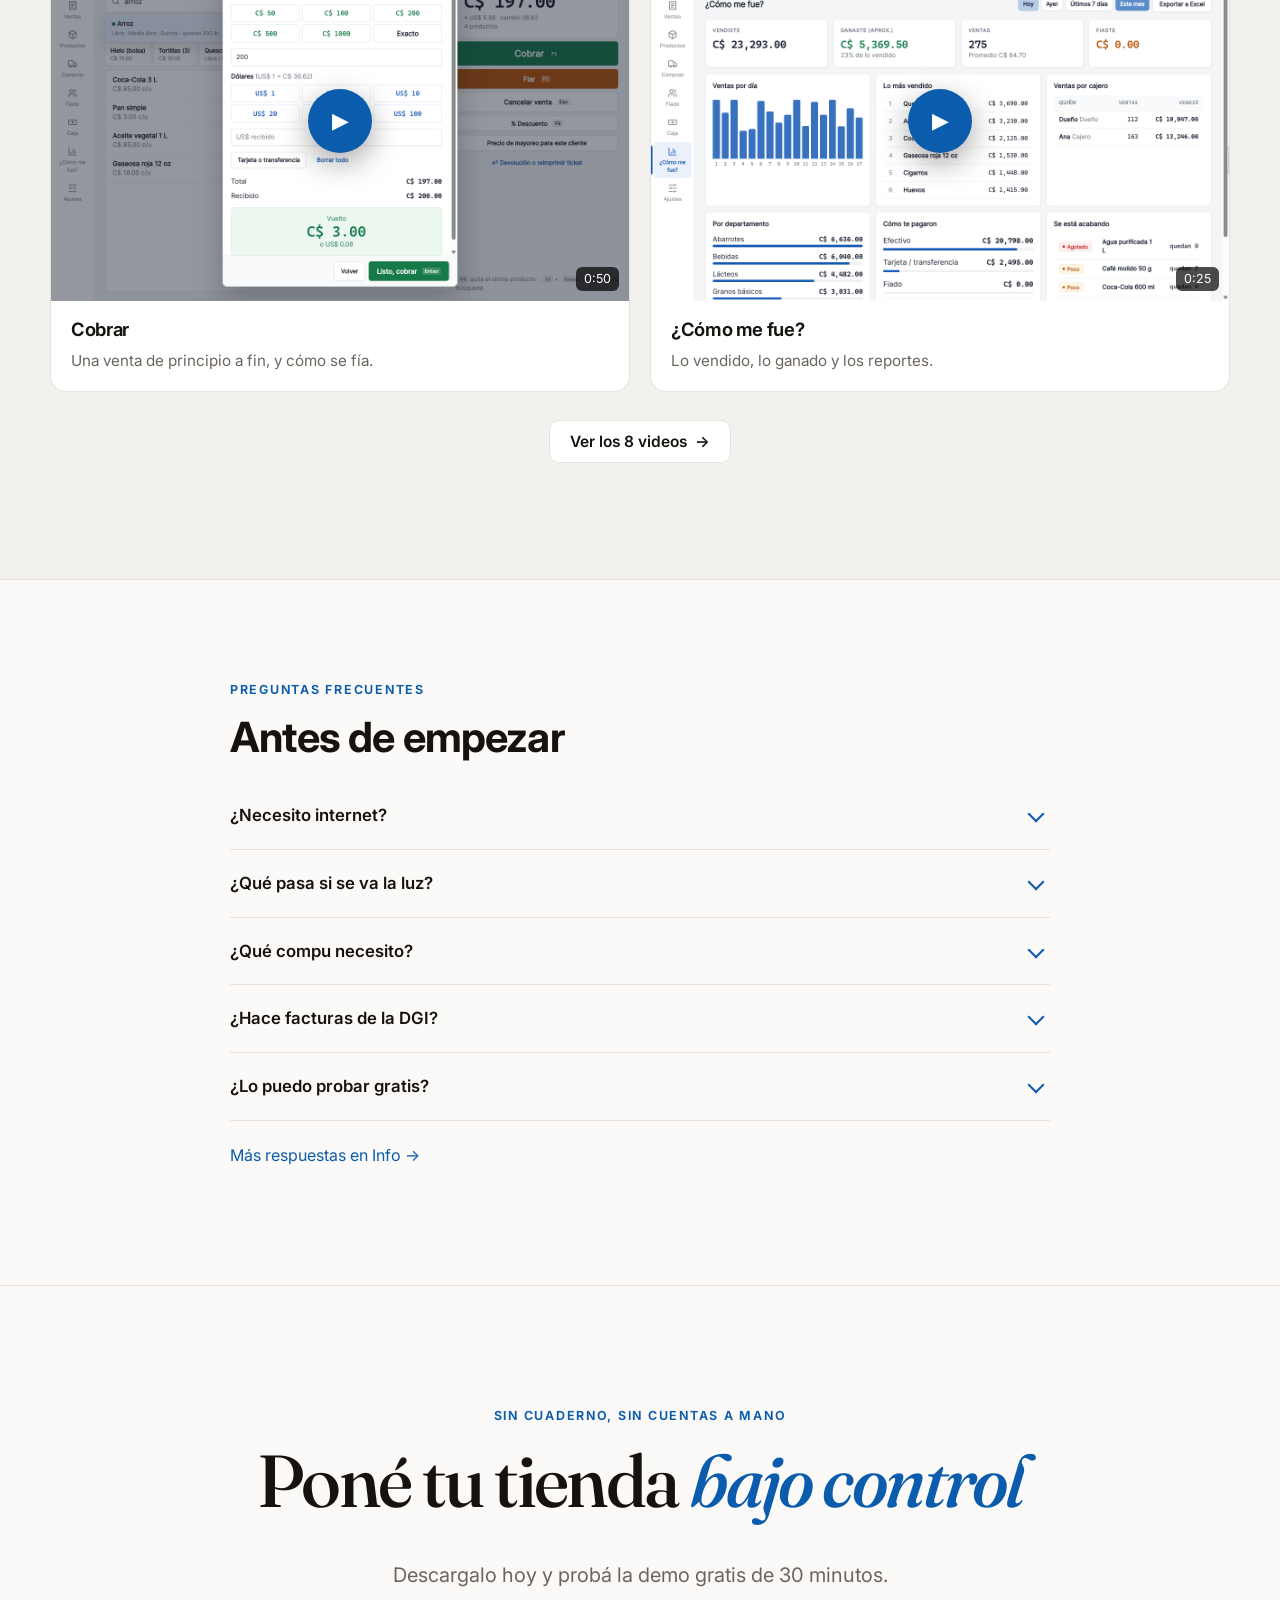
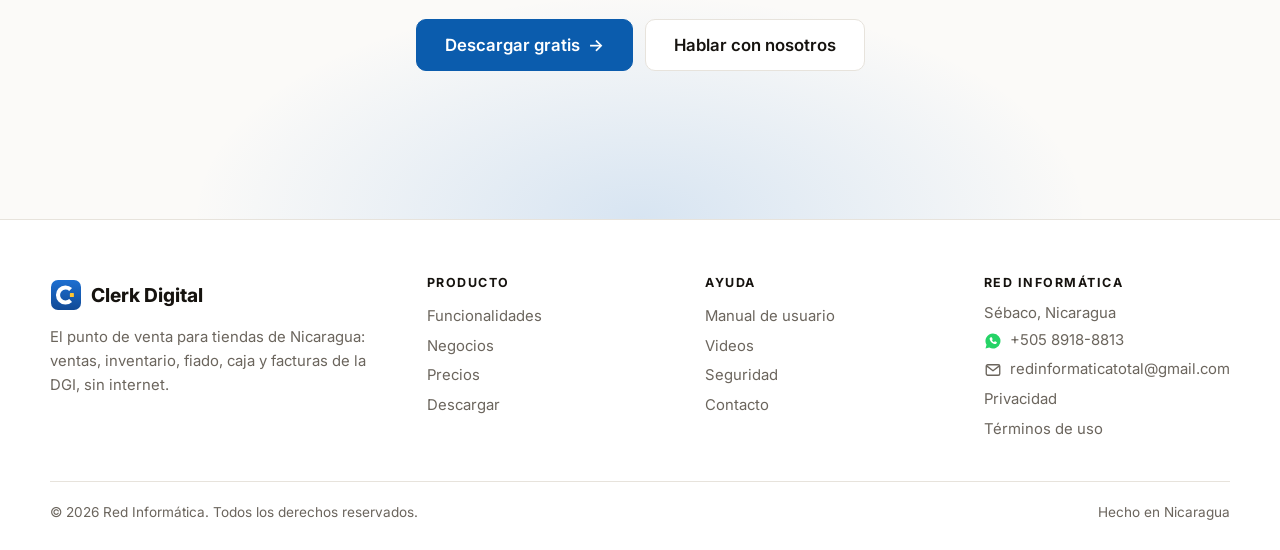
==== commit cdedf7d1: "Correo de contacto, ícono de WhatsApp y mensajes con el nombre nuevo Co-Authored-By: Claude Opus 5.5" ====
--- a/index.html
+++ b/index.html
@@ -187,7 +187,7 @@
       </div>
       <div><h4>Producto</h4><a href="funciones/">Funcionalidades</a><a href="negocios/">Negocios</a><a href="precios/">Precios</a><a href="info/descargas/">Descargar</a></div>
       <div><h4>Ayuda</h4><a href="info/manual/">Manual de usuario</a><a href="info/videos/">Videos</a><a href="info/seguridad/">Seguridad</a><a href="contacto/">Contacto</a></div>
-      <div><h4>Red Informática</h4><span>Sébaco, Nicaragua</span><a href="https://wa.me/50589188813" rel="noopener" target="_blank">WhatsApp +505 8918-8813</a><a href="legal/privacidad/">Privacidad</a><a href="legal/terminos/">Términos de uso</a></div>
+      <div><h4>Red Informática</h4><span>Sébaco, Nicaragua</span><a class="con-icono" href="https://wa.me/50589188813" rel="noopener" target="_blank"><svg class="ico" viewBox="0 0 24 24" width="18" height="18" aria-hidden="true"><path d="M12 2a10 10 0 0 0-8.6 15.1L2 22l5-1.3A10 10 0 1 0 12 2z" fill="#25D366"/><path d="M8.6 7.3c.2-.4.5-.4.8-.4h.6c.2 0 .4 0 .6.5l.8 1.9c.1.2.1.4 0 .6l-.5.7c-.1.2-.2.3 0 .6.5.9 1.2 1.6 2.1 2.1.3.2.4.1.6-.1l.7-.8c.2-.2.4-.2.6-.1l1.8.9c.3.1.4.2.4.4 0 .5-.1 1.2-.6 1.6-.5.5-1.3.8-2 .7-1.2-.1-3.2-.9-4.7-2.4S7.6 10.3 7.5 9.1c0-.7.4-1.4 1.1-1.8z" fill="#fff"/></svg>+505 8918-8813</a><a class="con-icono" href="mailto:redinformaticatotal@gmail.com"><svg class="ico" viewBox="0 0 24 24" width="18" height="18" fill="none" stroke="currentColor" stroke-width="1.8" stroke-linecap="round" stroke-linejoin="round" aria-hidden="true"><rect x="3" y="5" width="18" height="14" rx="2"/><path d="m3.5 6.5 8.5 6.5 8.5-6.5"/></svg>redinformaticatotal@gmail.com</a><a href="legal/privacidad/">Privacidad</a><a href="legal/terminos/">Términos de uso</a></div>
     </div>
     <div class="derechos"><span>© 2026 Red Informática. Todos los derechos reservados.</span><span>Hecho en Nicaragua</span></div>
   </div>
--- a/estilos.css
+++ b/estilos.css
@@ -1,4 +1,4 @@
-/* ============ Vuelto · sitio web ============
+/* ============ Clerk Digital · sitio web ============
    Claro por defecto (oscuro con el botón de la luna o si el sistema lo pide), títulos con serif,
    azul de Vuelto como acento. Animaciones: cambio de página con fundido, aparición al bajar,
    pantalla del programa en 3D y avisos flotantes. */
@@ -308,3 +308,6 @@
 .ventana-video video { width: 100%; aspect-ratio: 1280 / 800; }
 .cerrar-video { position: absolute; right: 12px; top: 12px; z-index: 2; background: rgba(255, 255, 255, .9); color: #111; }
 .chips a { color: inherit; }
+.pie a.con-icono { display: flex; align-items: center; gap: 8px; word-break: break-all; }
+.pie a.con-icono .ico { flex: none; }
+.pie a.marca { display: flex; color: var(--tinta); }
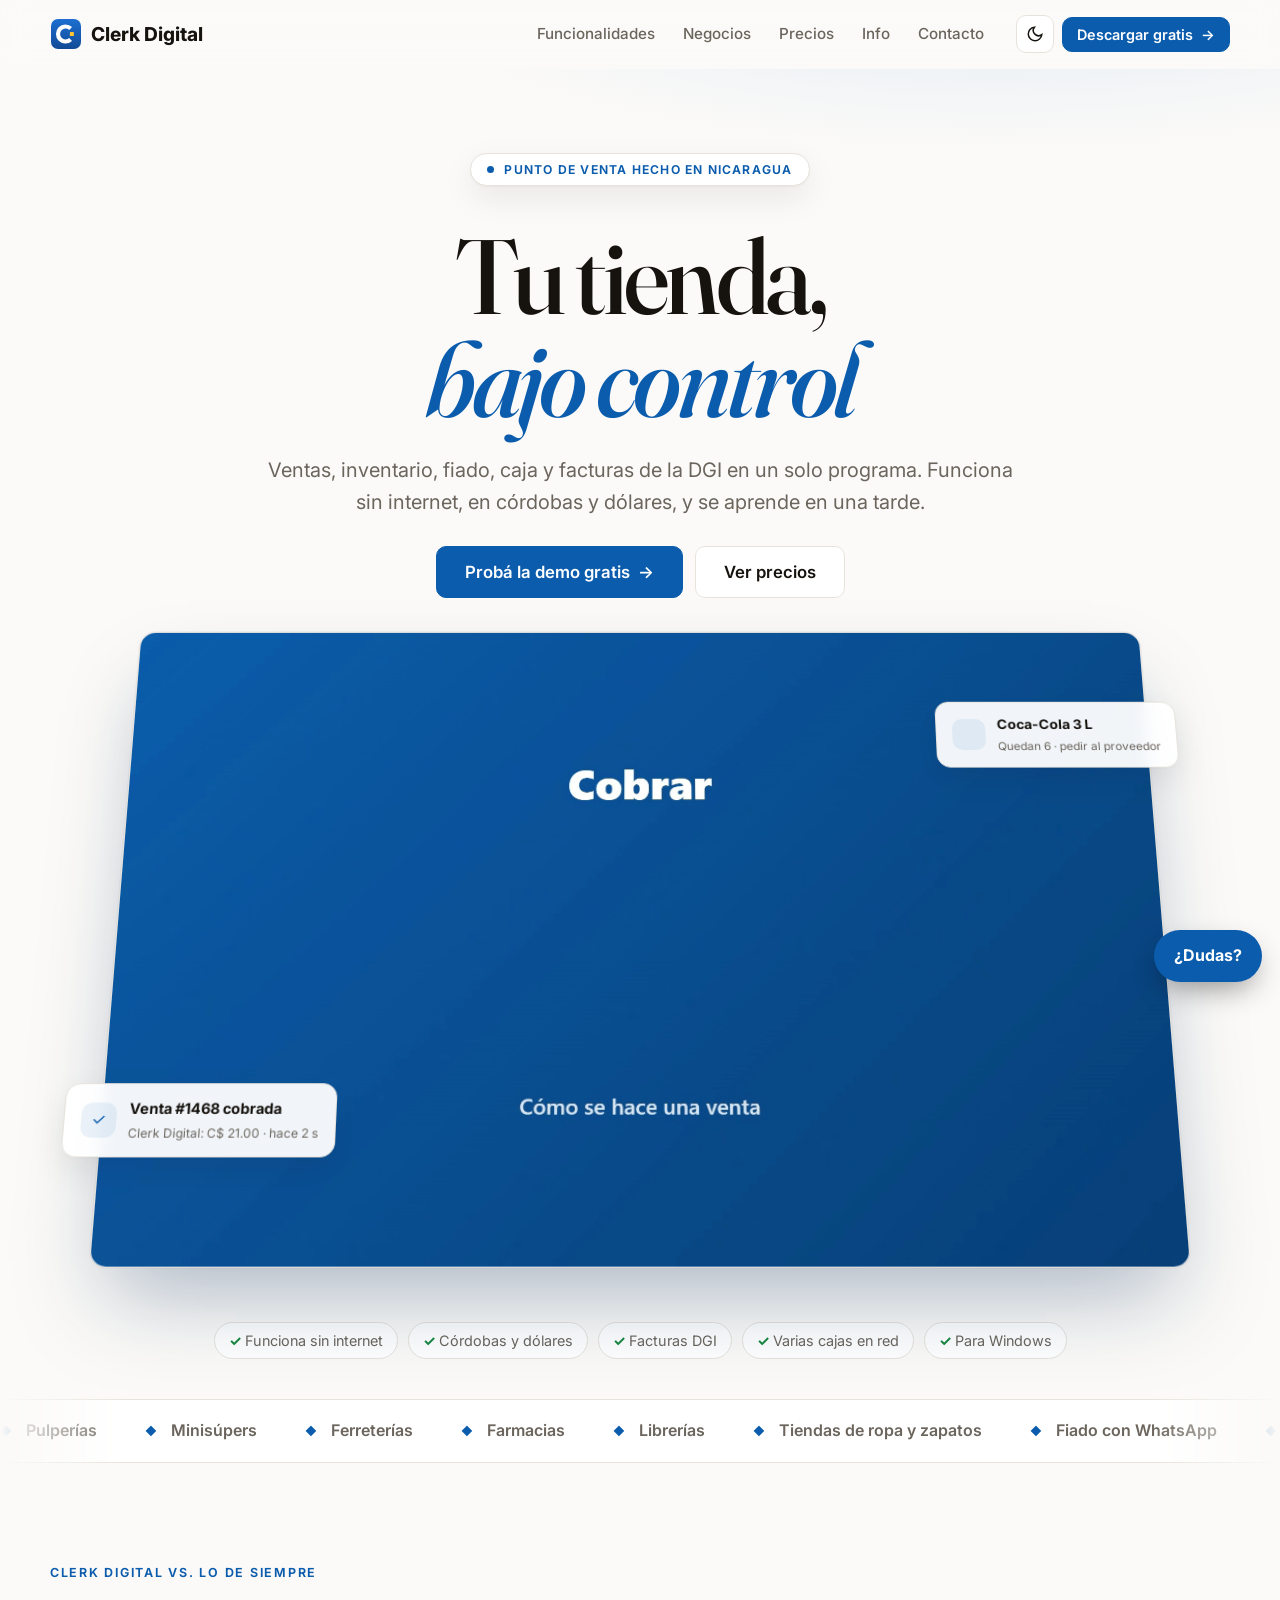
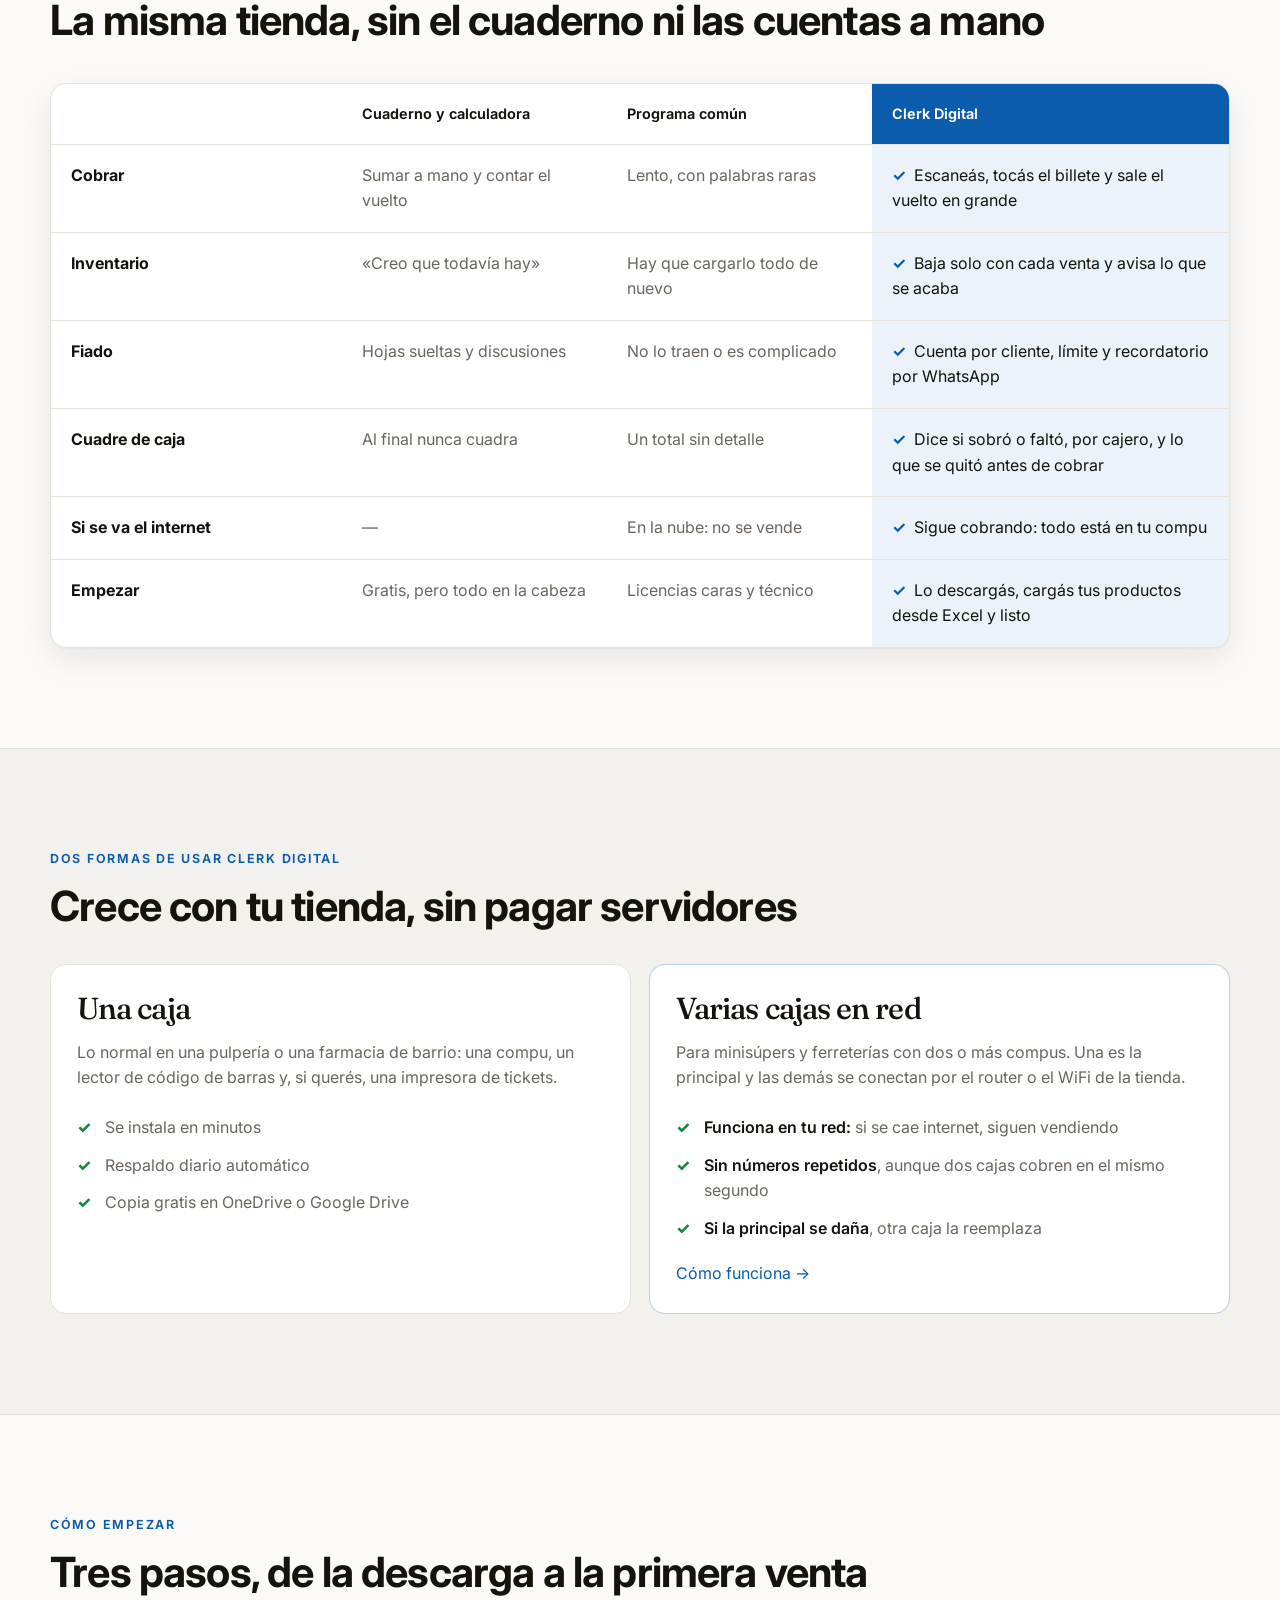
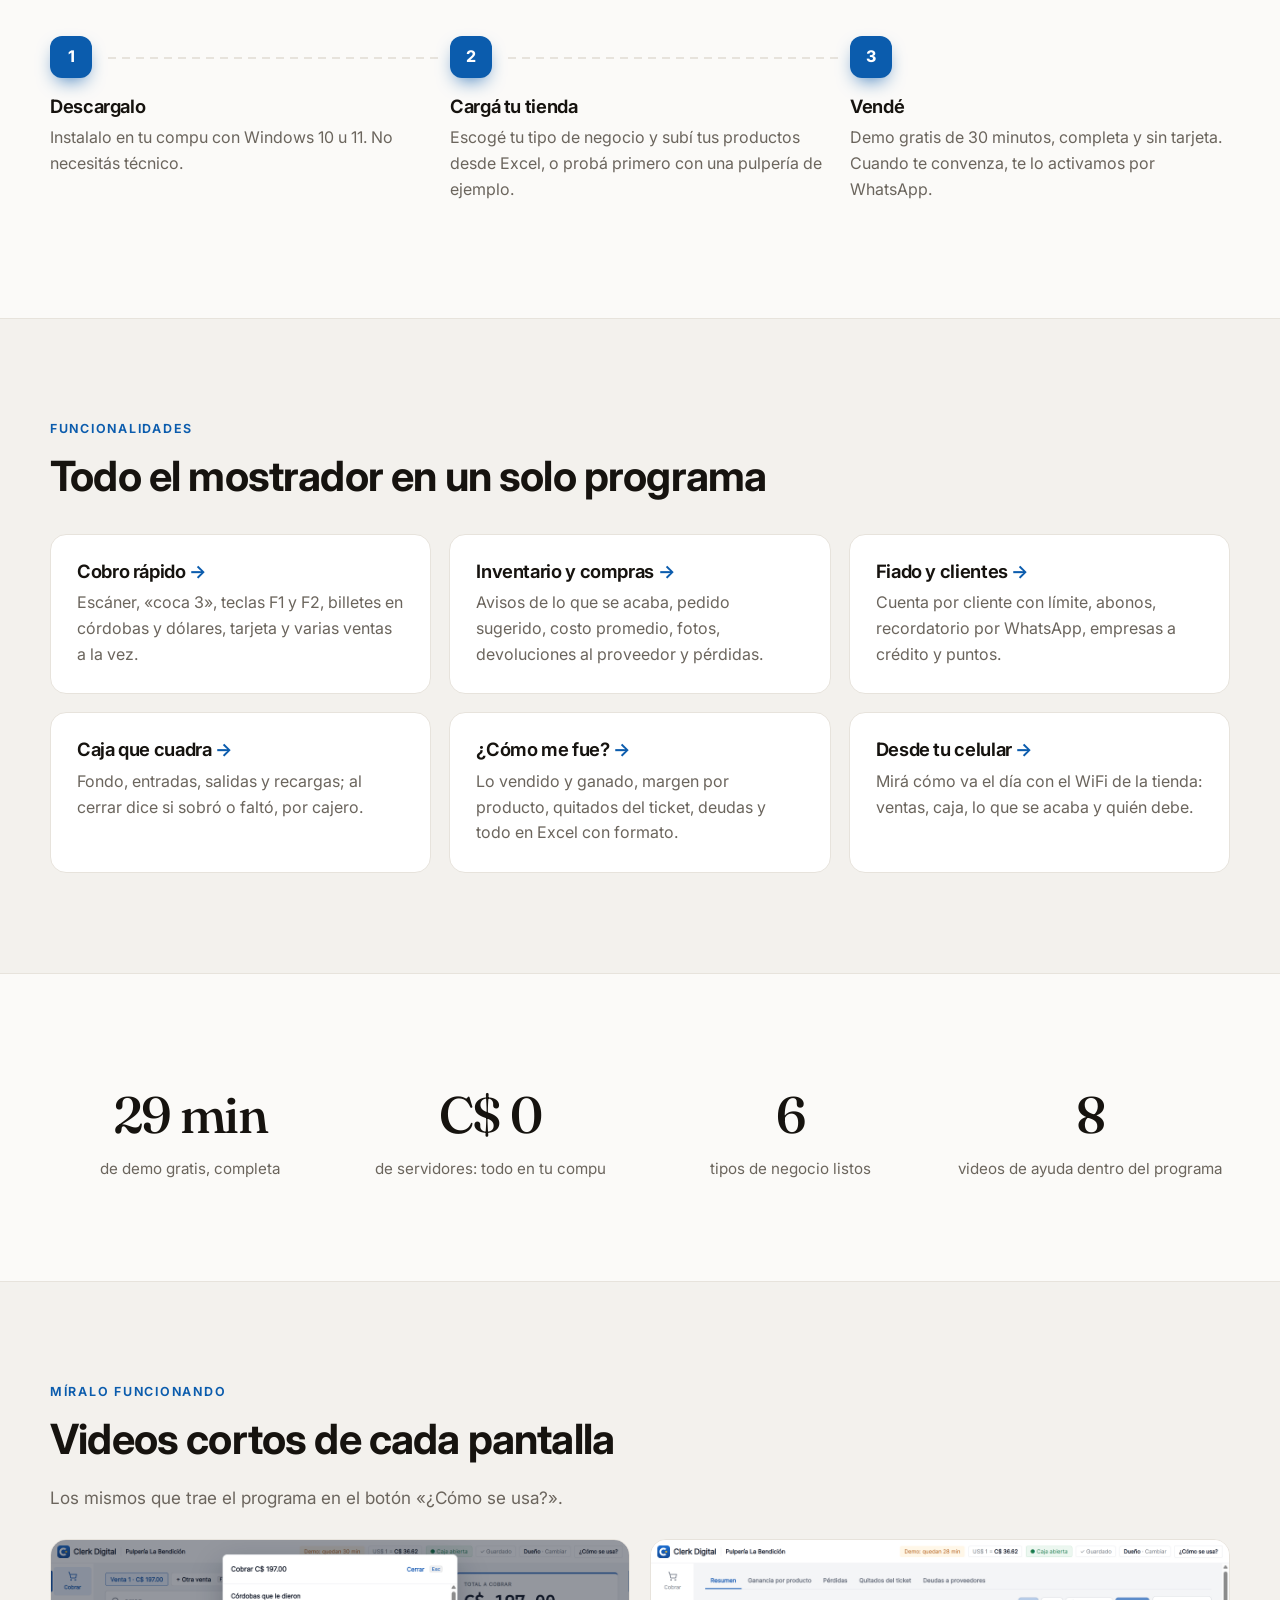
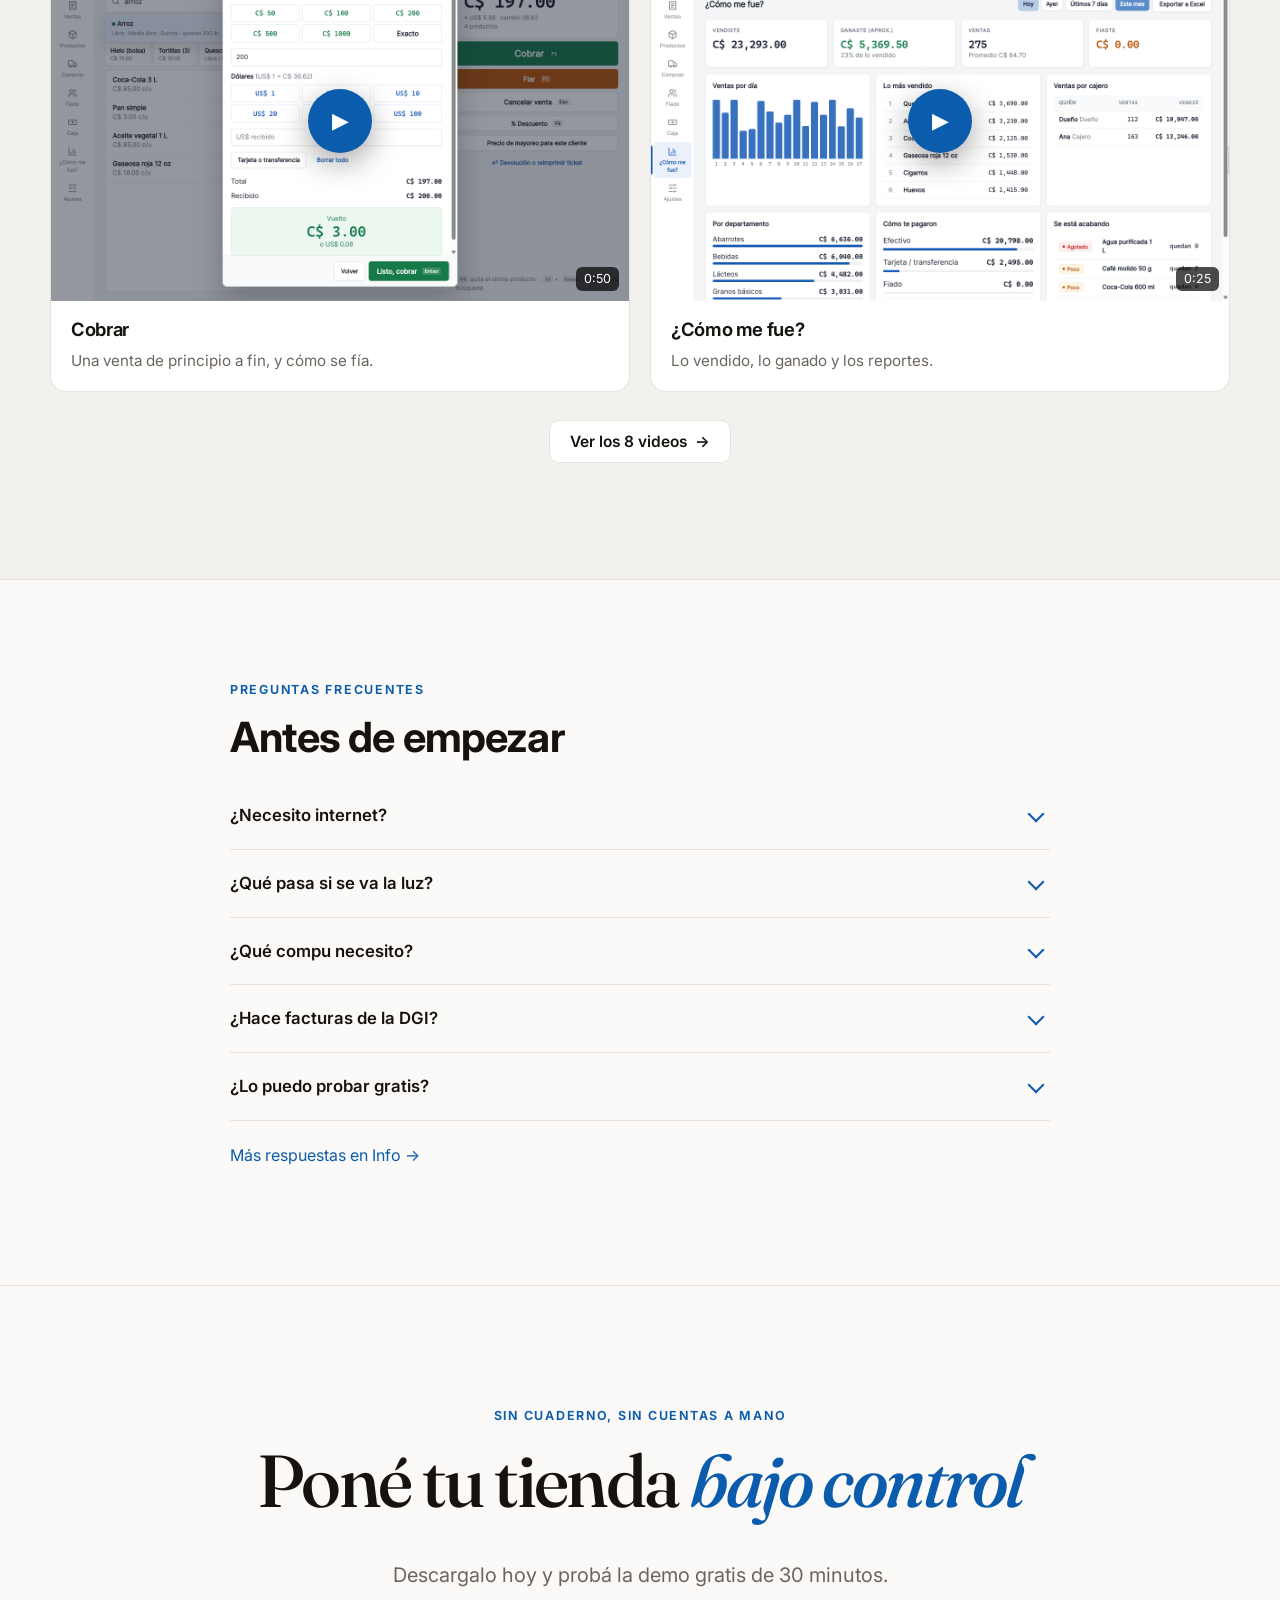
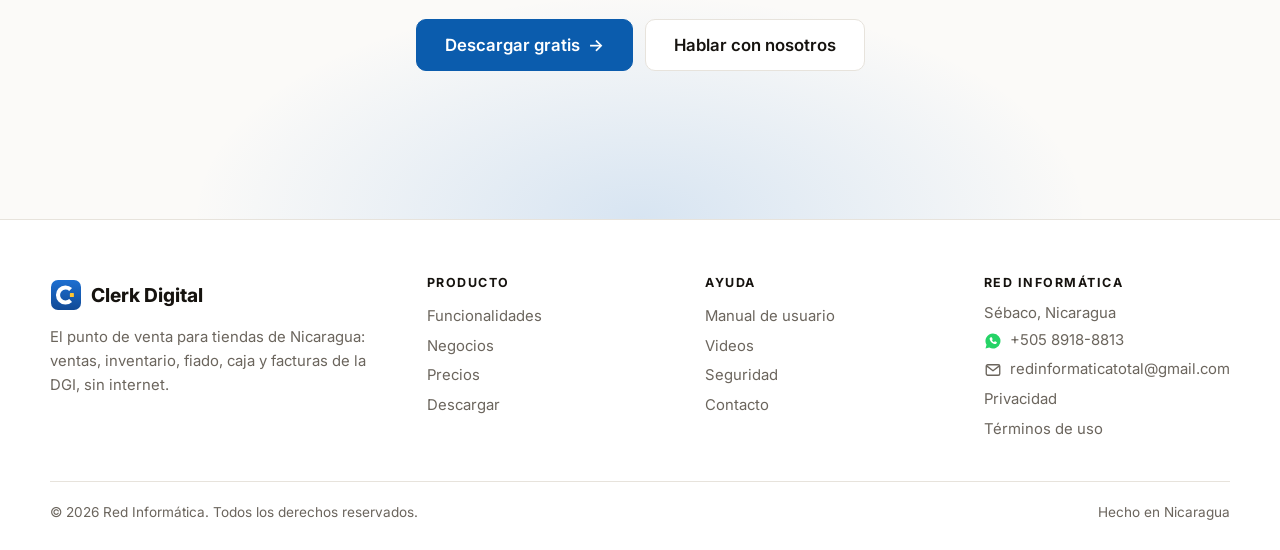
==== commit caa3aa2f: "Estilos con versión para que se vean siempre los últimos Co-Authored-By: Claude Opus 5.5 <noreply@an" ====
--- a/index.html
+++ b/index.html
@@ -15,7 +15,7 @@
 <link rel="preconnect" href="https://fonts.googleapis.com">
 <link rel="preconnect" href="https://fonts.gstatic.com" crossorigin>
 <link rel="stylesheet" href="https://fonts.googleapis.com/css2?family=Fraunces:ital,opsz,wght@0,9..144,500;1,9..144,500&family=Inter:wght@400;500;600;700;800&display=swap">
-<link rel="stylesheet" href="estilos.css">
+<link rel="stylesheet" href="estilos.css?v=3cbcacf7">
 <script>try { const t = localStorage.getItem('tema'); if (t) document.documentElement.dataset.tema = t; } catch {}</script>
 </head>
 <body>
@@ -193,6 +193,6 @@
   </div>
 </footer>
 <a class="dudas" href="contacto/">¿Dudas?</a>
-<script src="sitio.js" defer></script>
+<script src="sitio.js?v=cbf28646" defer></script>
 </body>
 </html>
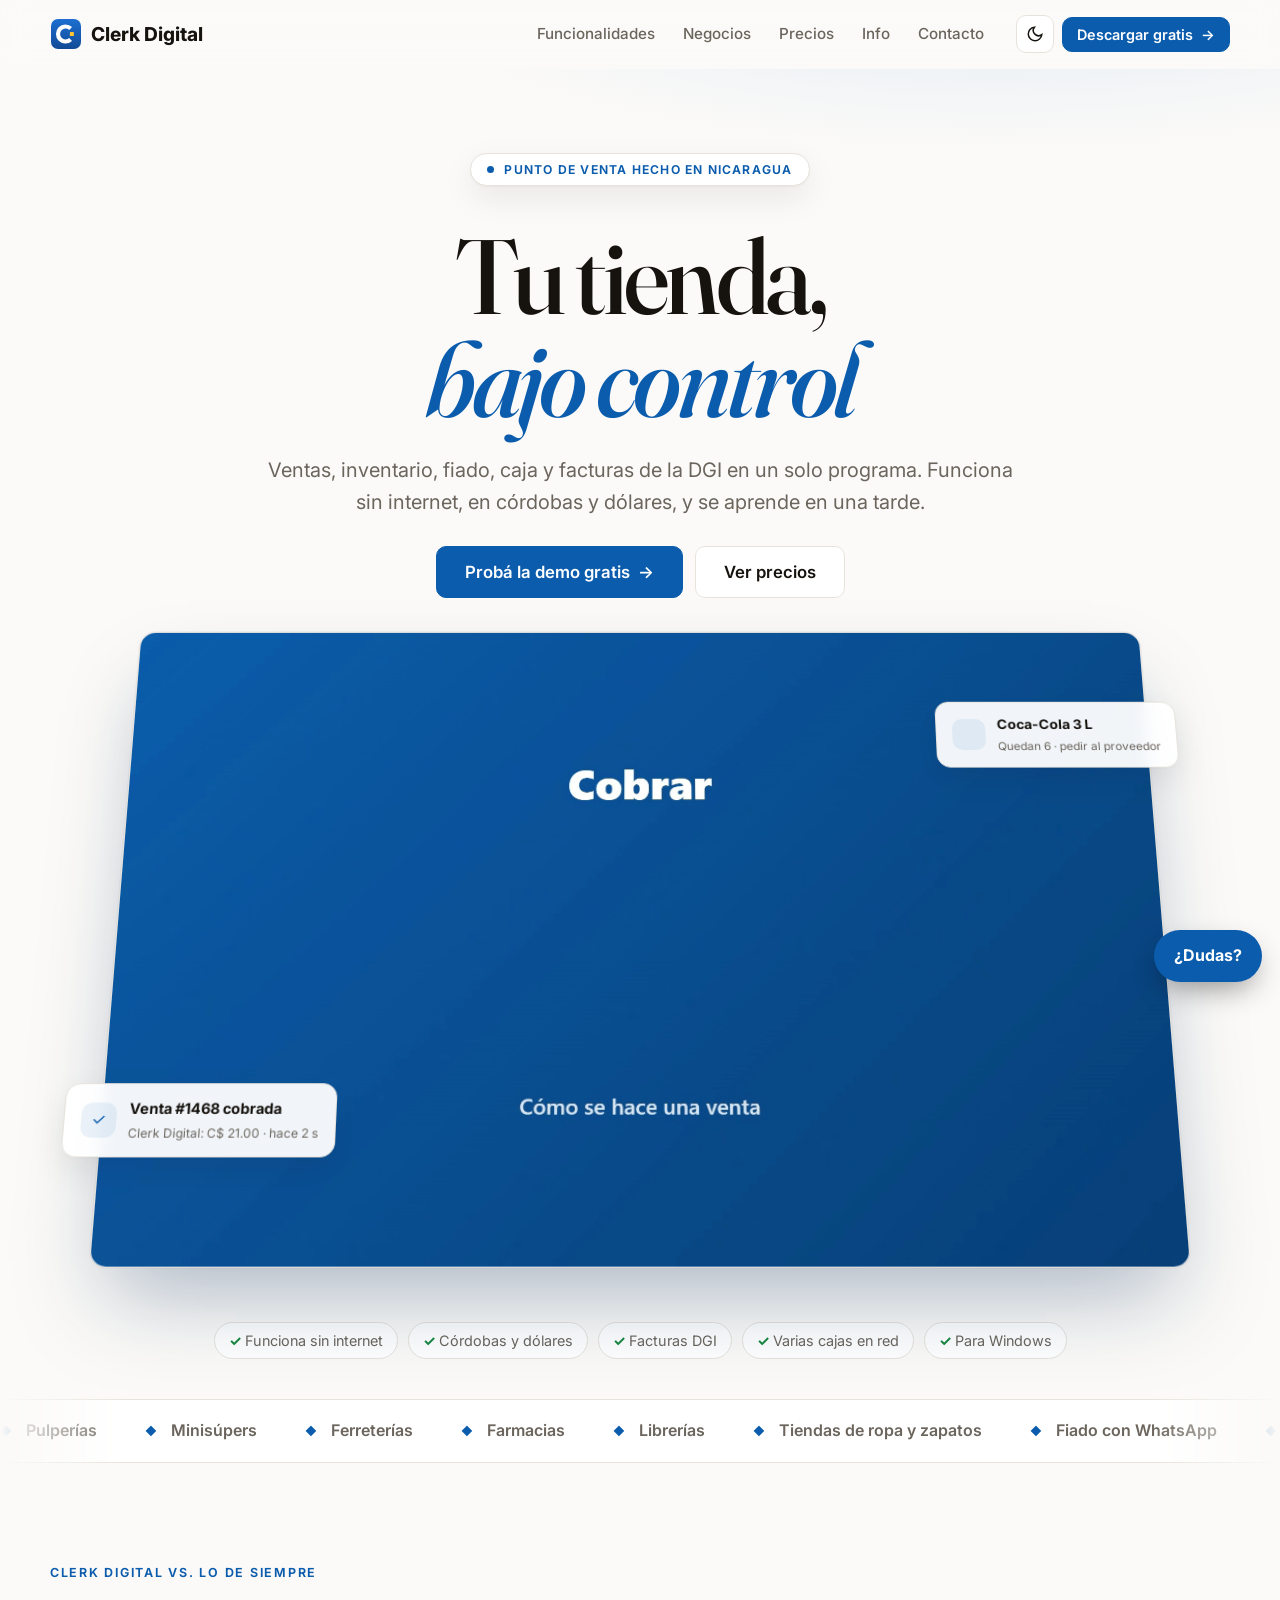
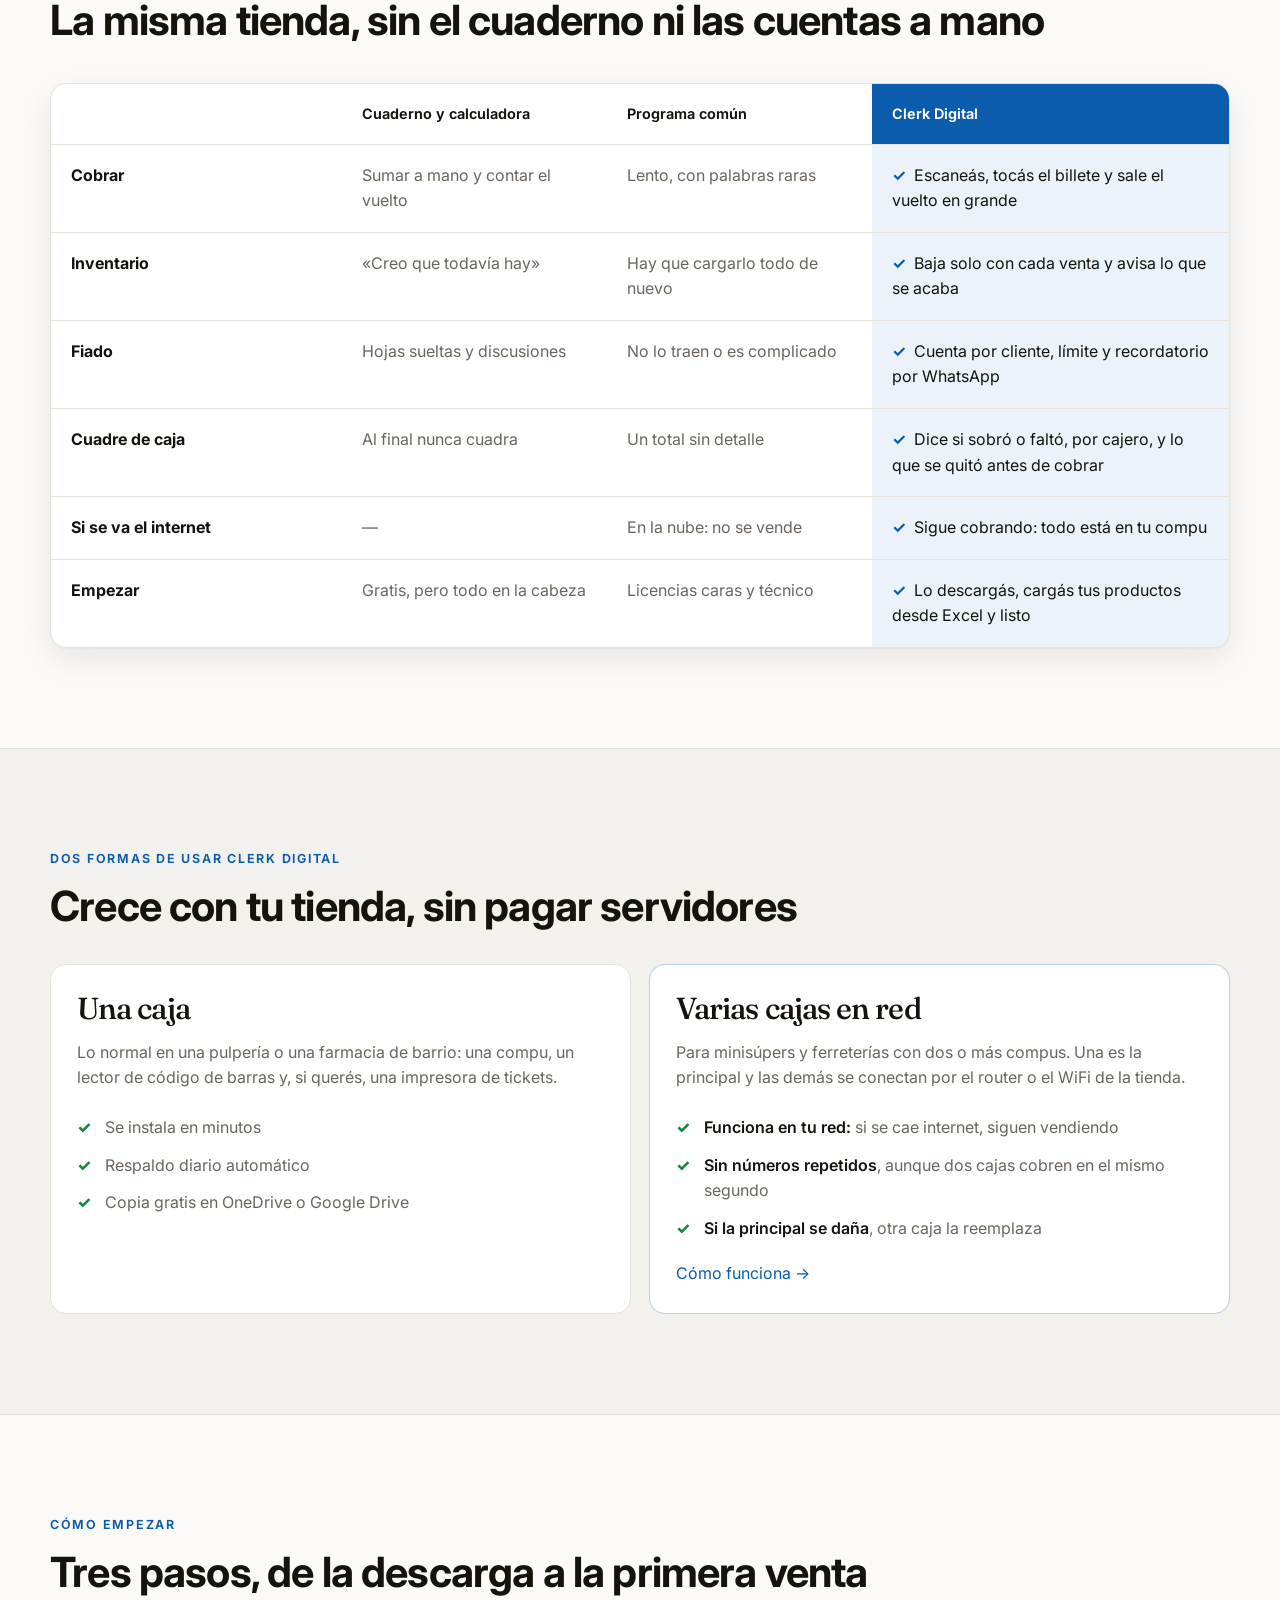
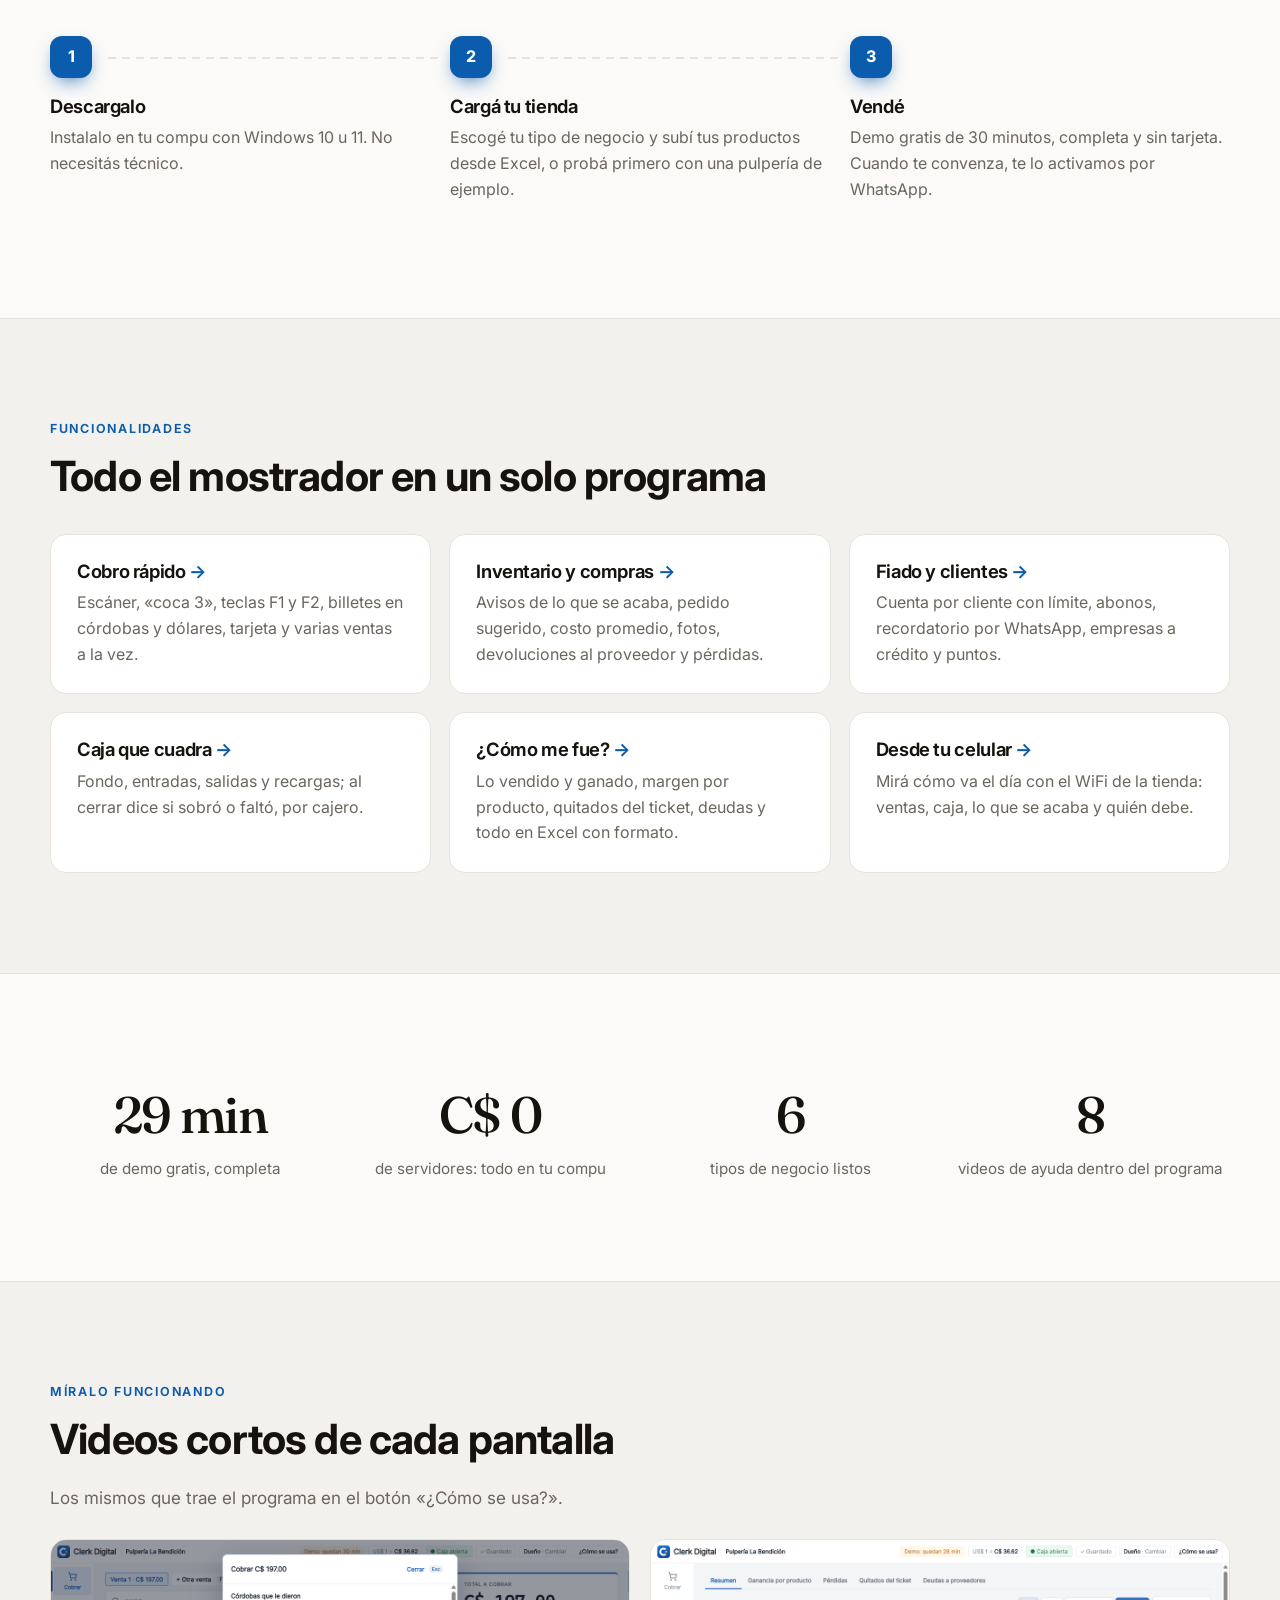
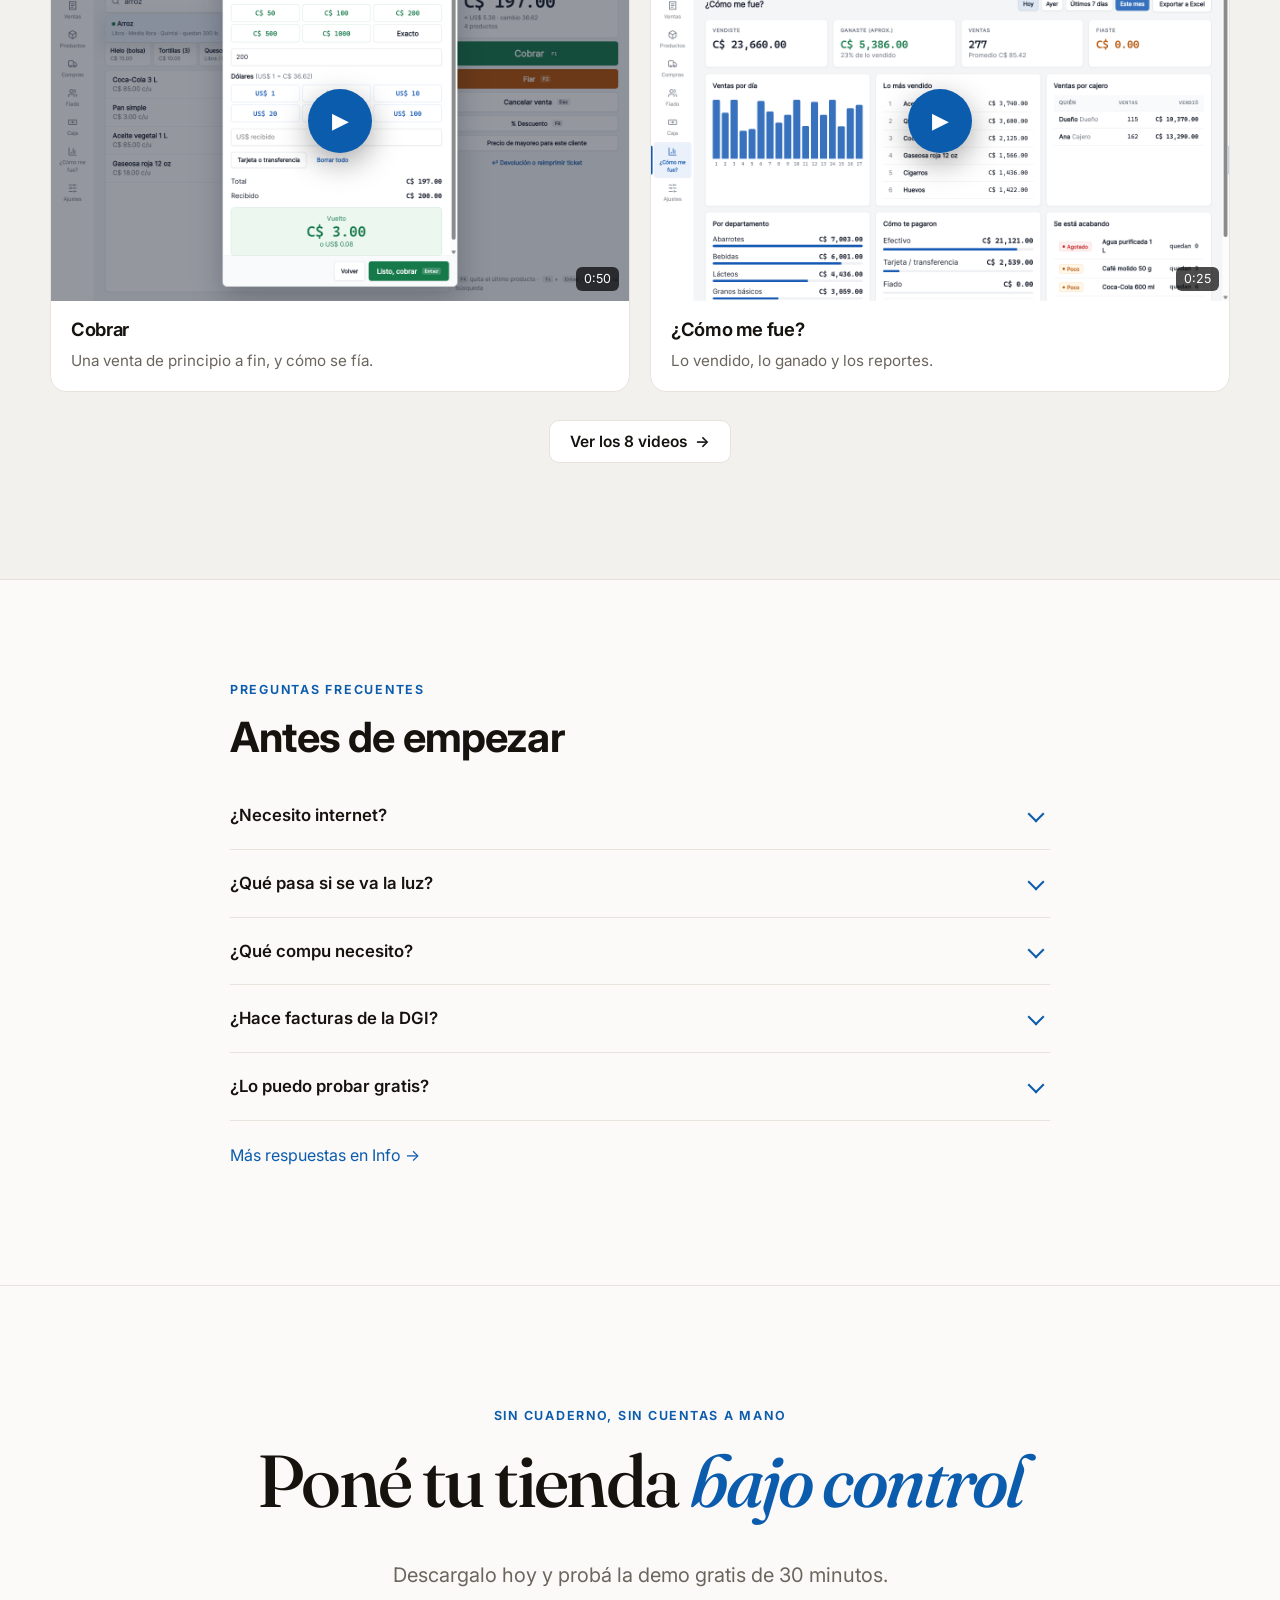
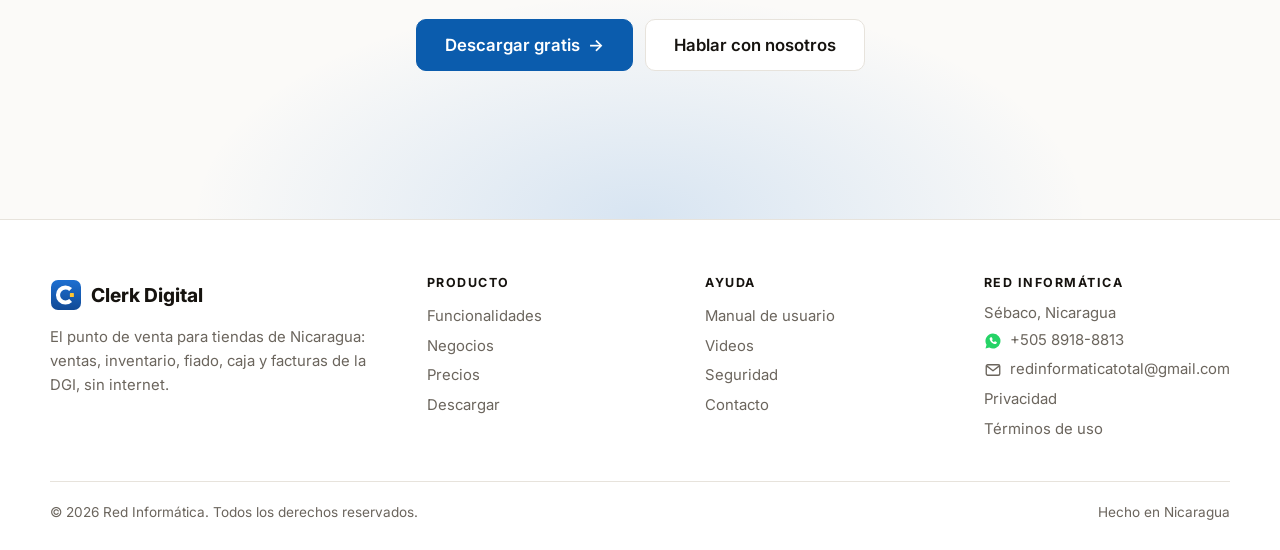
==== commit 64d18cda: "Formulario de contacto por Formspree Co-Authored-By: Claude Opus 5.5 <noreply@anthropic.com>" ====
--- a/index.html
+++ b/index.html
@@ -15,7 +15,7 @@
 <link rel="preconnect" href="https://fonts.googleapis.com">
 <link rel="preconnect" href="https://fonts.gstatic.com" crossorigin>
 <link rel="stylesheet" href="https://fonts.googleapis.com/css2?family=Fraunces:ital,opsz,wght@0,9..144,500;1,9..144,500&family=Inter:wght@400;500;600;700;800&display=swap">
-<link rel="stylesheet" href="estilos.css?v=3cbcacf7">
+<link rel="stylesheet" href="estilos.css?v=46f89e4a">
 <script>try { const t = localStorage.getItem('tema'); if (t) document.documentElement.dataset.tema = t; } catch {}</script>
 </head>
 <body>
@@ -193,6 +193,6 @@
   </div>
 </footer>
 <a class="dudas" href="contacto/">¿Dudas?</a>
-<script src="sitio.js?v=cbf28646" defer></script>
+<script src="sitio.js?v=2168765a" defer></script>
 </body>
 </html>
--- a/estilos.css
+++ b/estilos.css
@@ -311,3 +311,6 @@
 .pie a.con-icono { display: flex; align-items: center; gap: 8px; word-break: break-all; }
 .pie a.con-icono .ico { flex: none; }
 .pie a.marca { display: flex; color: var(--tinta); }
+.aviso-form { margin: 14px 0 0; padding: 12px 14px; border-radius: 12px; font-weight: 600; font-size: .95rem; }
+.aviso-form.ok { background: rgba(34,197,94,.12); color: #15803d; }
+.aviso-form.mal { background: rgba(239,68,68,.1); color: #b91c1c; }
